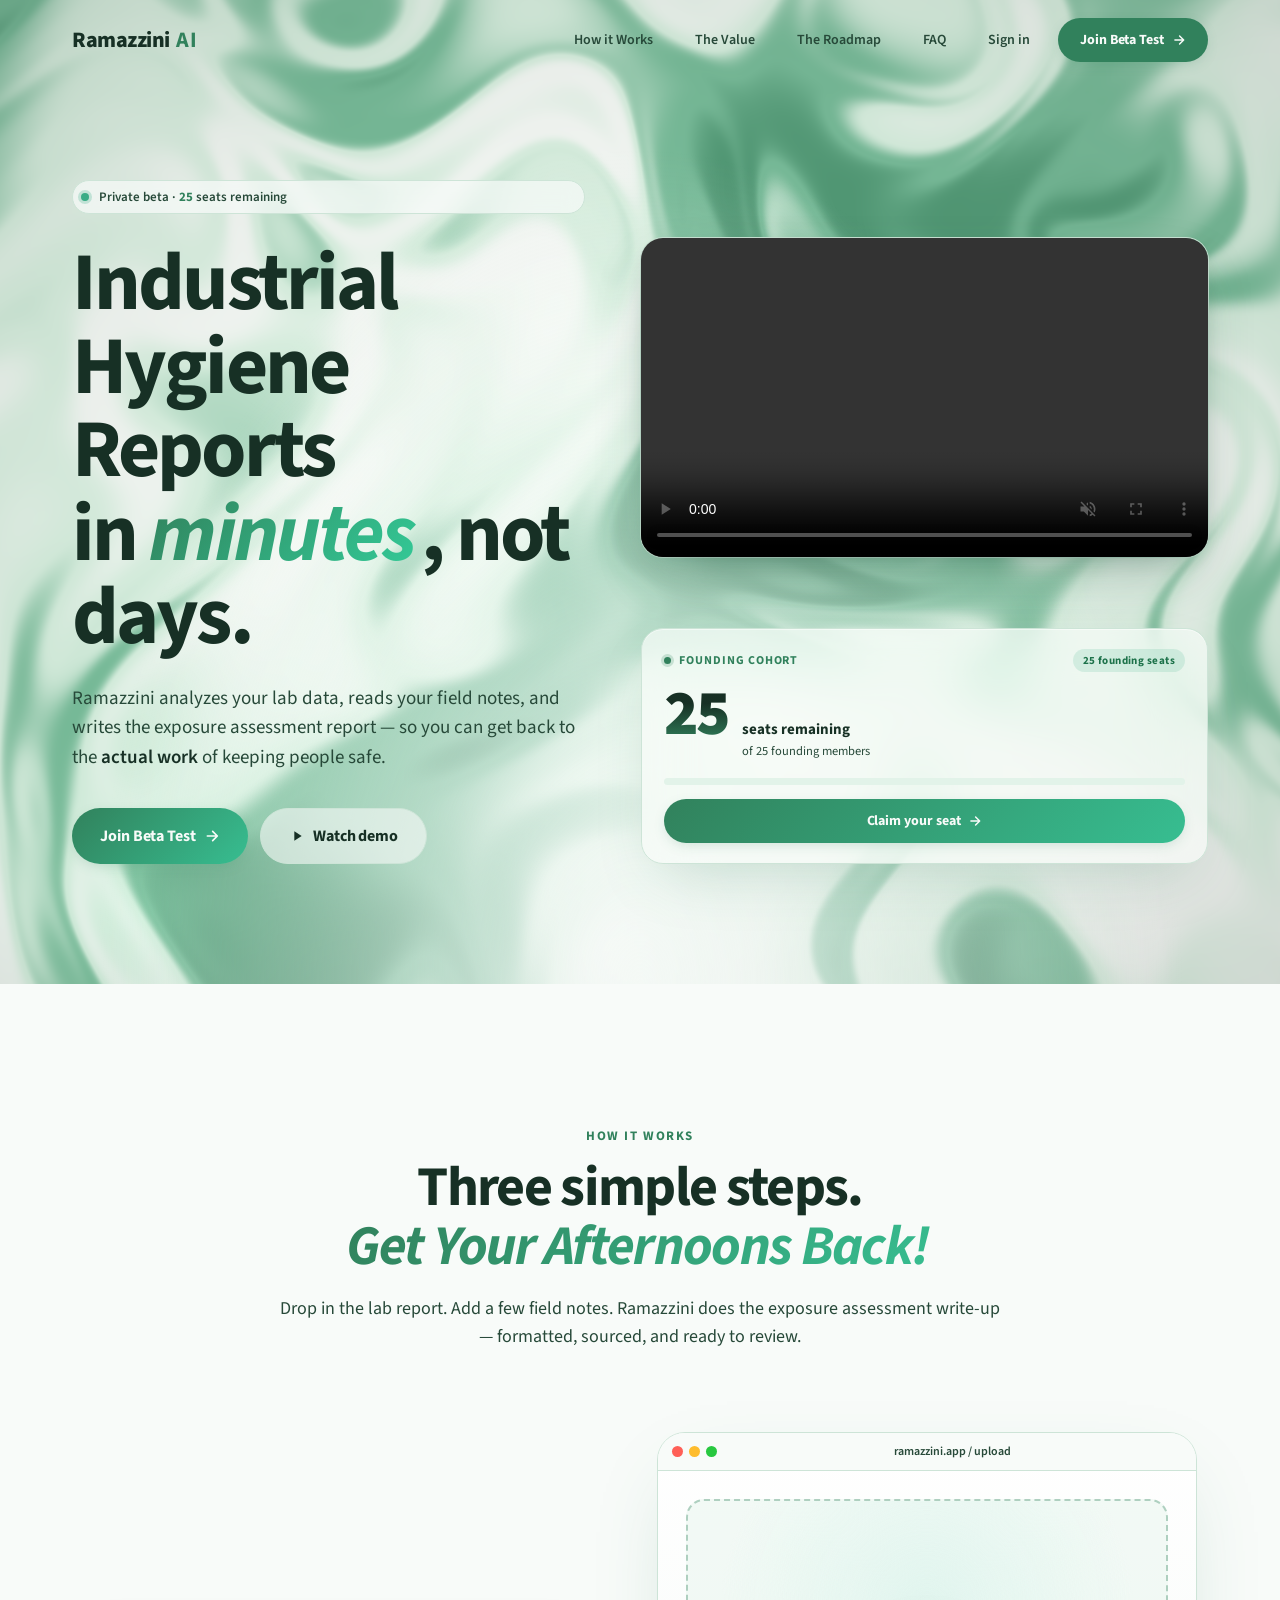
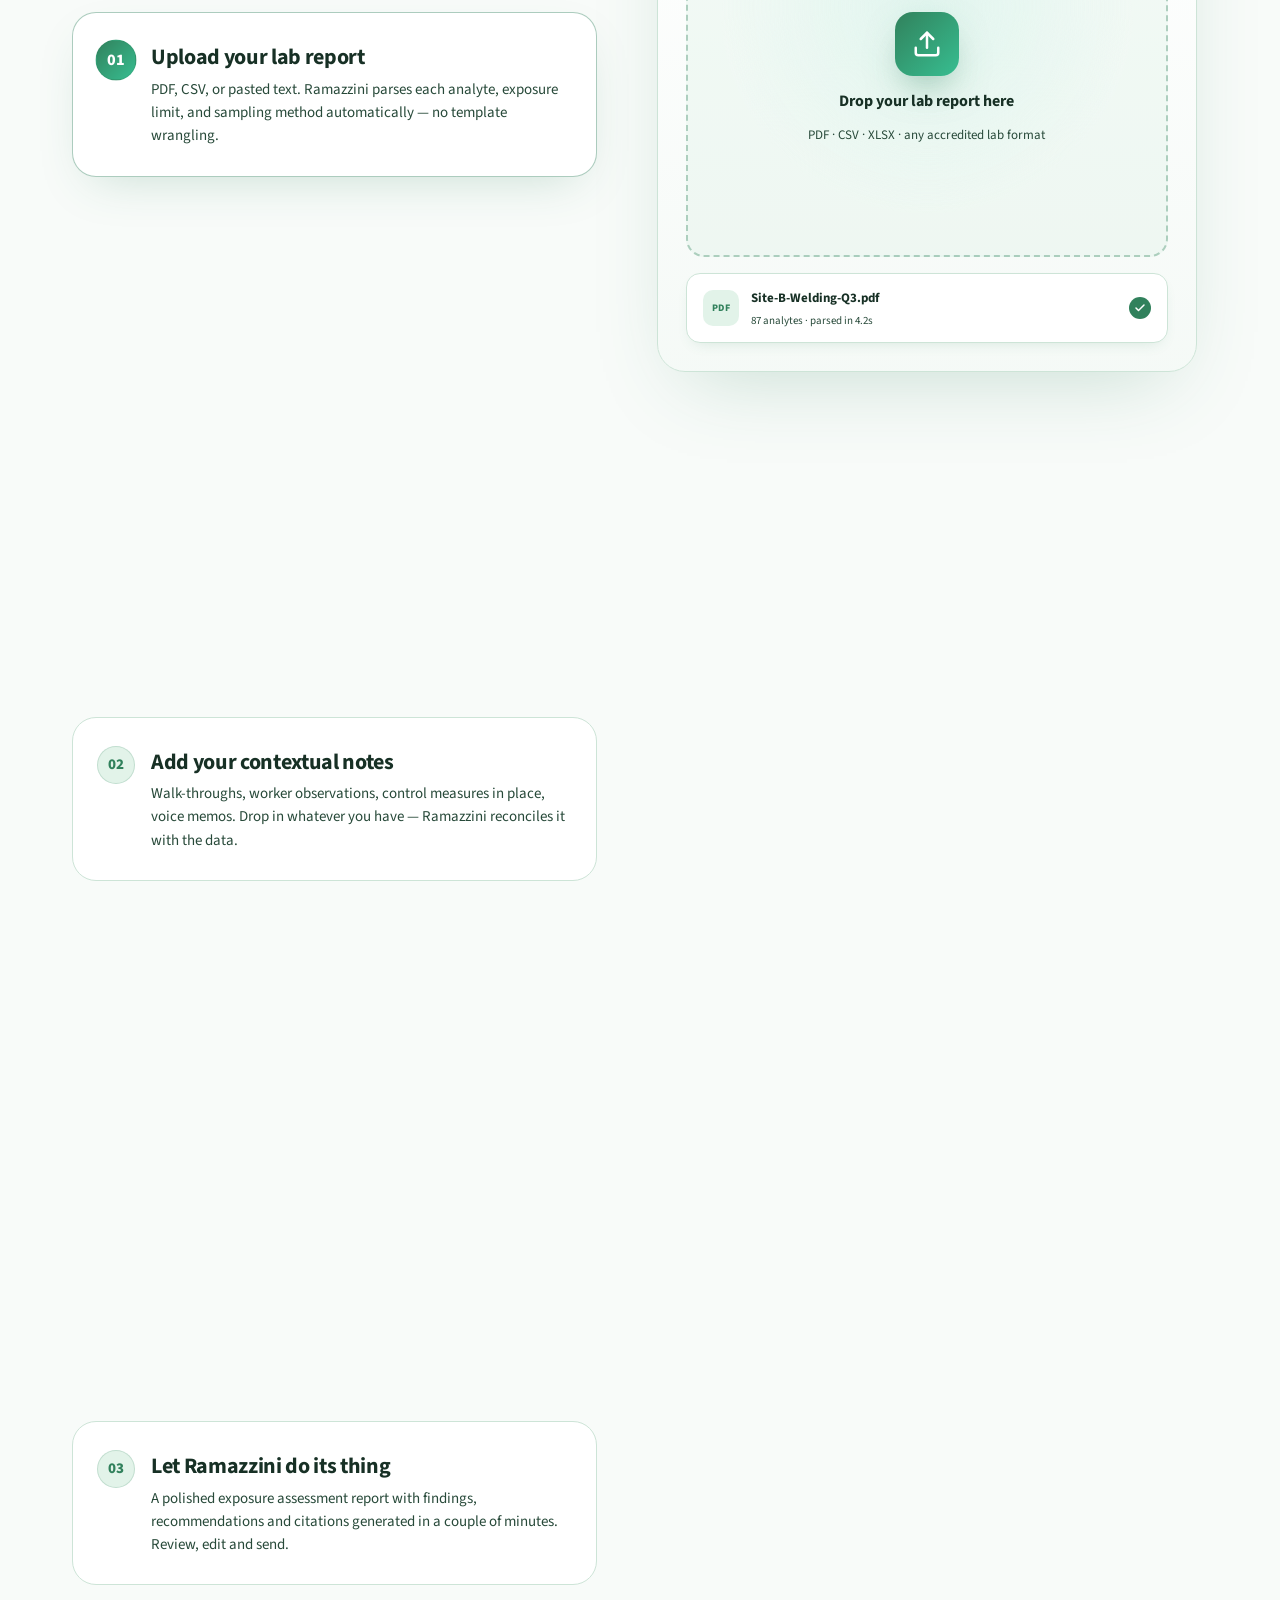
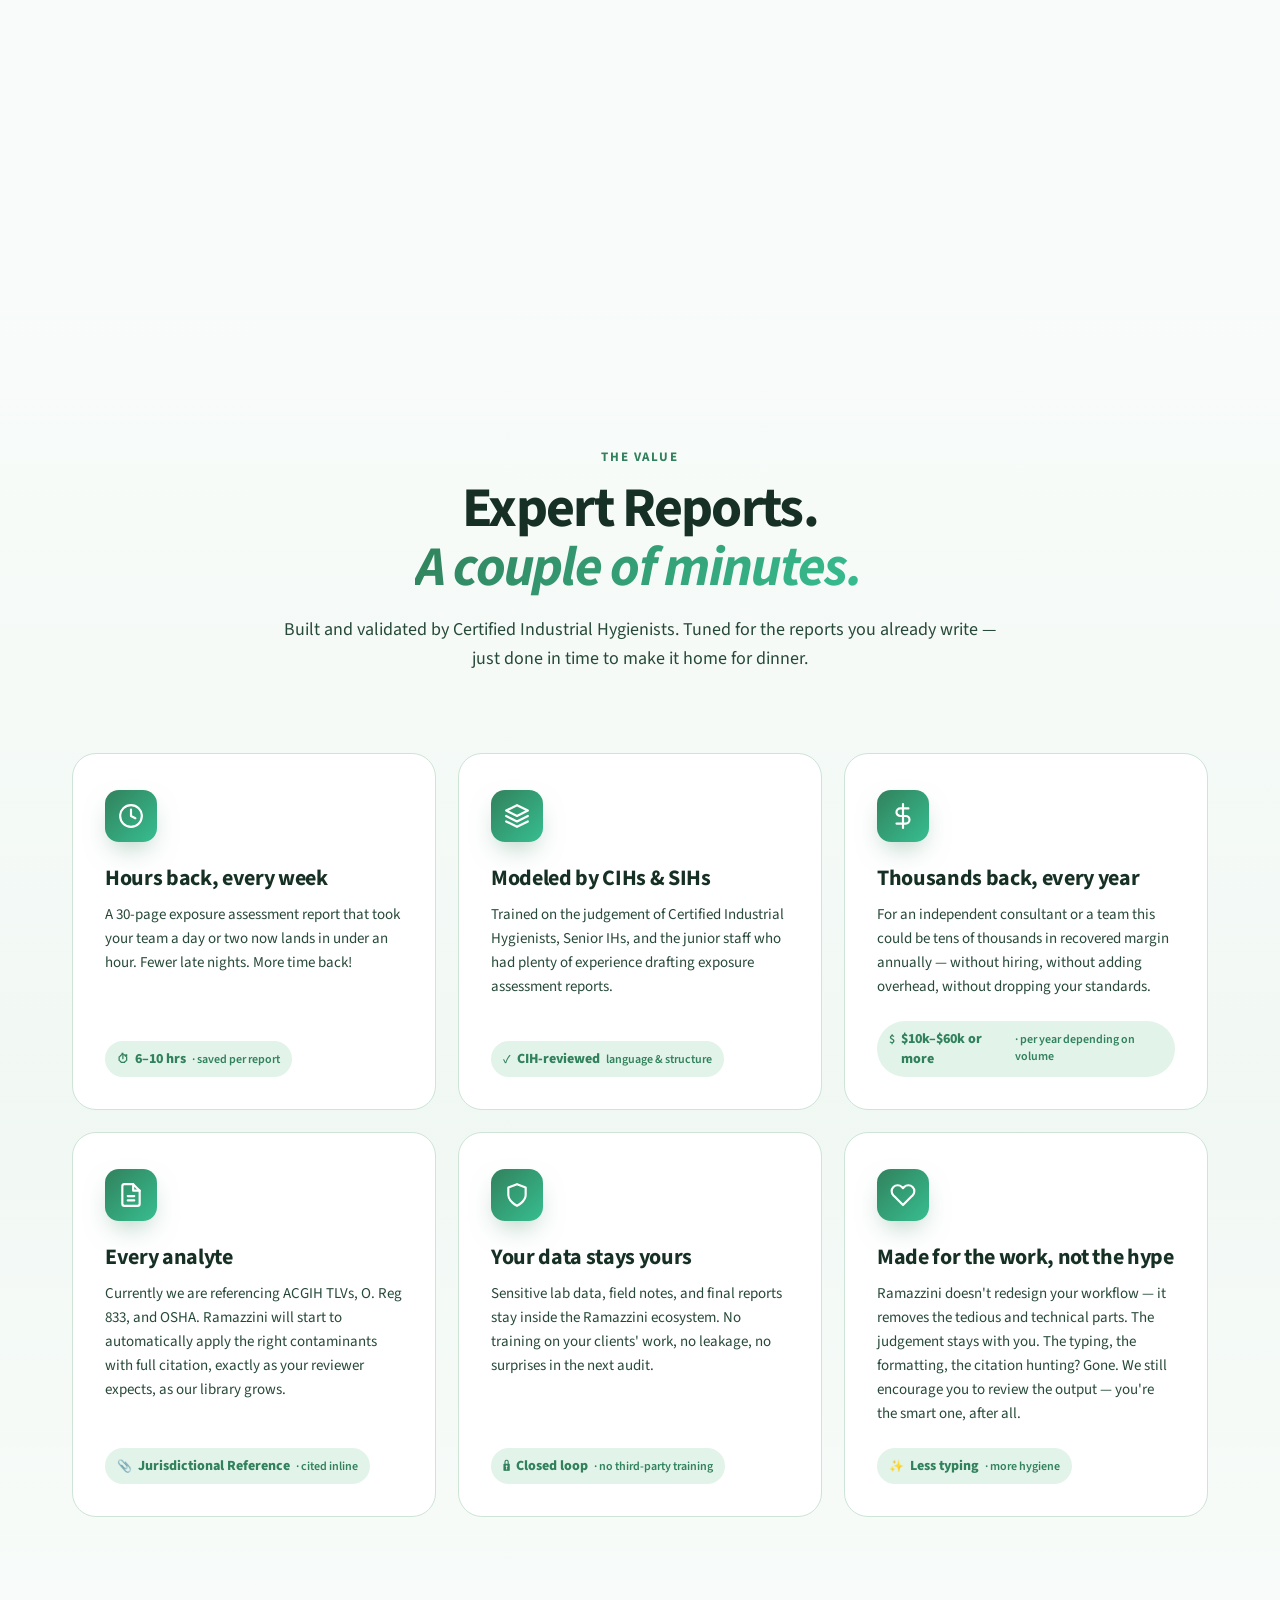
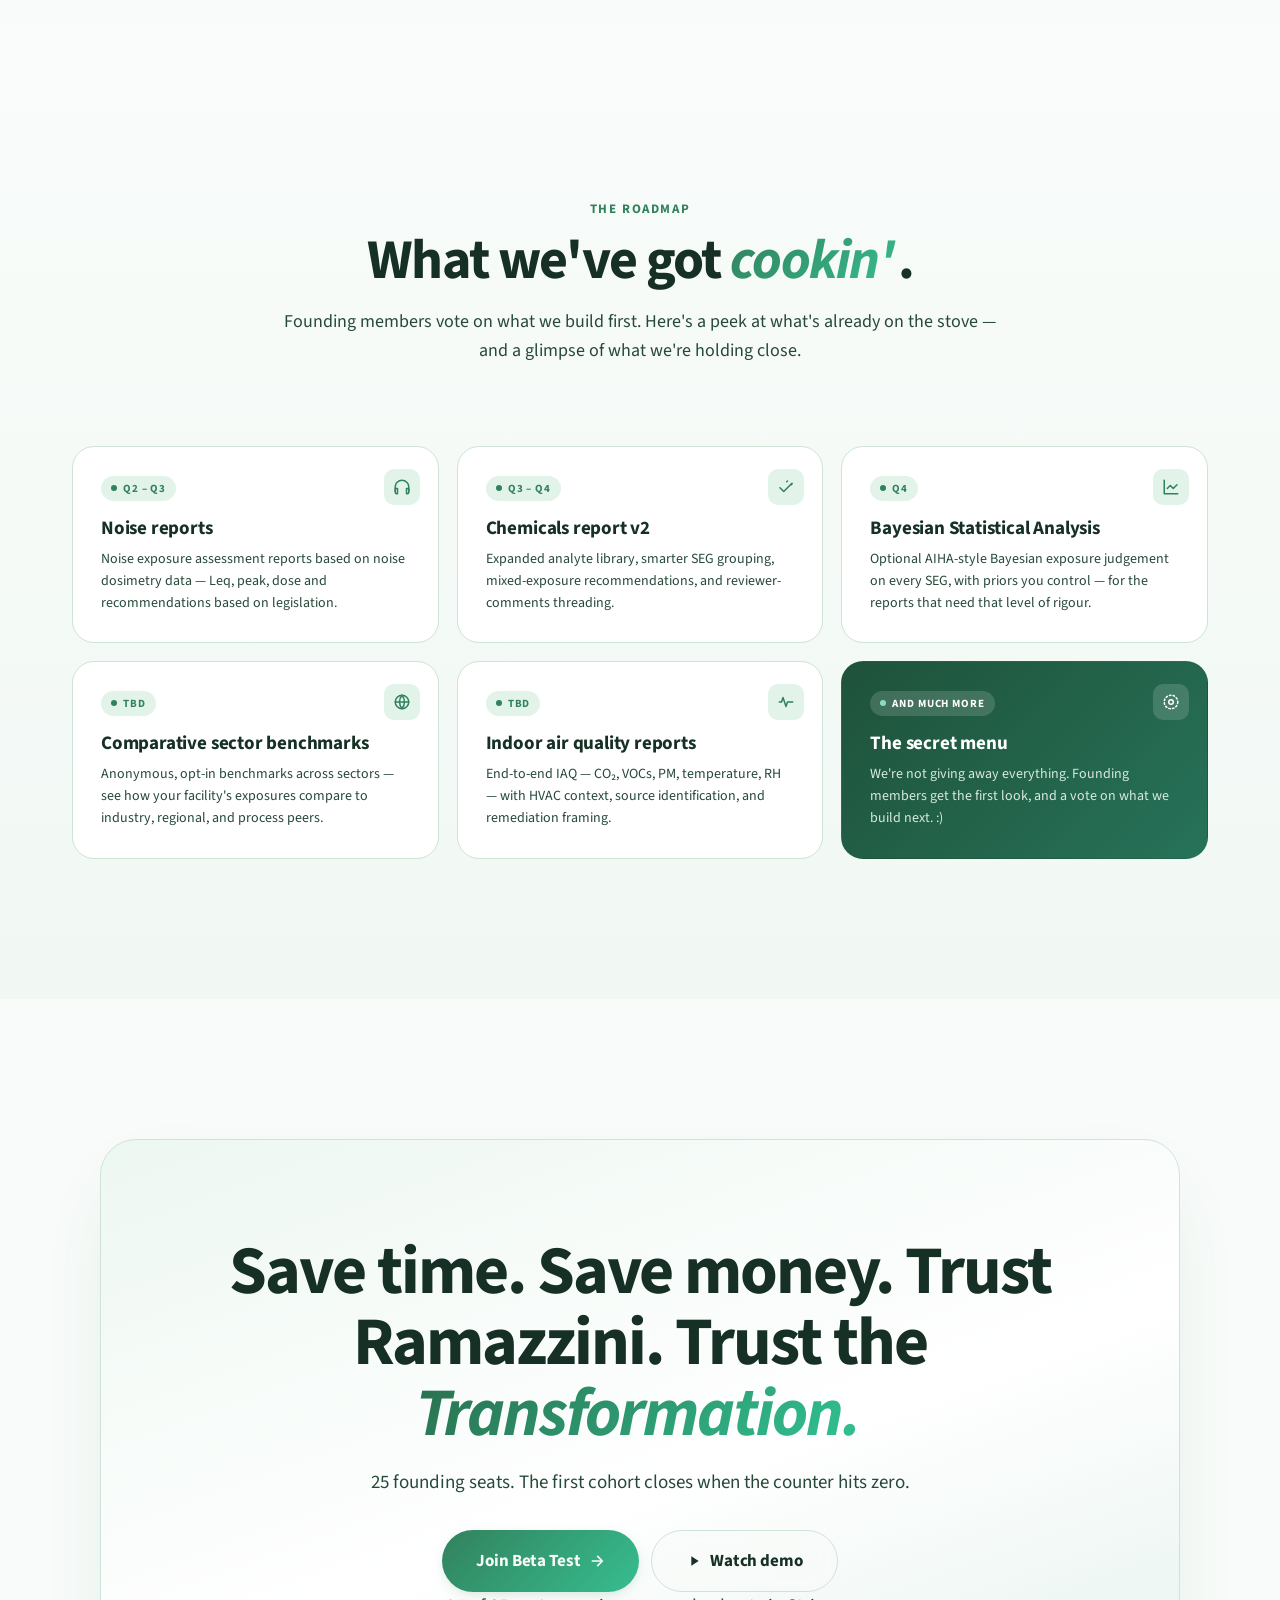
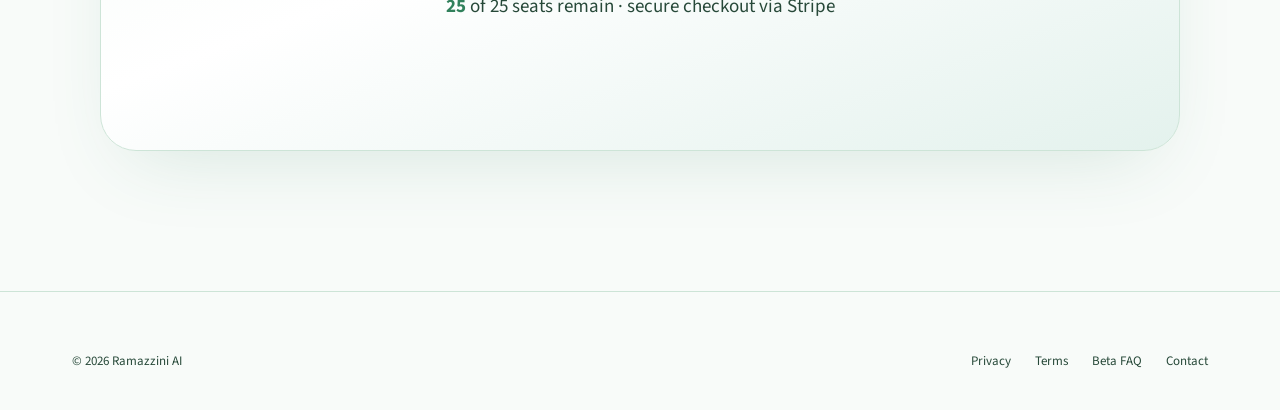
==== index.html @ 22cf27ae "Initial Site + Control Panel" ====
<!doctype html>
<html lang="en">
<head>
  <meta charset="UTF-8" />
  <meta name="viewport" content="width=device-width, initial-scale=1.0" />
  <title>Ramazzini — Industrial hygiene reports, hours instead of days.</title>
  <meta name="description" content="Ramazzini turns lab reports and field notes into consultant-grade industrial hygiene reports. Built by CIHs. Save hours every week." />
  <link rel="stylesheet" href="tokens.css" />
  <link rel="stylesheet" href="fizzy.css" />
  <link rel="stylesheet" href="styles.css" />
  <!-- Cabinet Grotesk as a Nourd-feel fallback (geometric, editorial sans) -->
  <link rel="preconnect" href="https://api.fontshare.com" crossorigin />
  <link href="https://api.fontshare.com/v2/css?f[]=cabinet-grotesk@500,700,800&display=swap" rel="stylesheet" />
</head>
<body>

  <!-- ============================================================
       TOP NAV
       ============================================================ -->
  <header class="nav" id="nav">
    <div class="nav__inner">
      <a class="brand brand--wordmark" href="#top">
        <span class="brand__name"><span data-cms="nav.brand">Ramazzini</span><span class="brand__ai" data-cms="nav.brandSuffix"> AI</span></span>
      </a>

      <nav class="nav__actions">
        <a class="nav__link is-mobile-hide" href="#how" data-cms="nav.link1">How it Works</a>
        <a class="nav__link is-mobile-hide" href="#features" data-cms="nav.link2">The Value</a>
        <a class="nav__link is-mobile-hide" href="#roadmap" data-cms="nav.link3">The Roadmap</a>
        <a class="nav__link is-mobile-hide" href="faq.html" data-cms="nav.link4">FAQ</a>
        <a class="nav__link" href="#signin" data-action="signin" data-cms="nav.signin">Sign in</a>
        <button class="btn fizzy has-price" type="button" data-action="join">
          <span data-cms="nav.ctaLabel">Join Beta&nbsp;Test</span>
          <svg class="arrow" width="14" height="14" viewBox="0 0 24 24" fill="none" stroke="currentColor" stroke-width="2.5" stroke-linecap="round" stroke-linejoin="round"><path d="M5 12h14M13 5l7 7-7 7"/></svg>
          <span class="price-pill" aria-hidden="true">$14.99<small>CAD</small></span>
        </button>
      </nav>
    </div>
  </header>

  <!-- ============================================================
       HERO
       ============================================================ -->
  <section class="hero" id="top" data-cms-show="hero.visible">
    <canvas class="hero__canvas" id="heroCanvas"></canvas>
    <div class="hero__veil"></div>

    <div class="container hero__inner">
      <div class="hero__left">
        <span class="hero__eyebrow">
          <span class="dot"></span>
          <span><span data-cms="hero.eyebrowPrefix">Private beta · </span><strong id="beta-eyebrow-count">25</strong><span data-cms="hero.eyebrowSuffix"> seats remaining</span></span>
        </span>

        <h1>
          <span data-cms="hero.headlineLine1">Industrial Hygiene Reports</span><br/>
          <span data-cms="hero.headlineLine2Prefix">in </span><span class="accent" data-cms="hero.headlineAccent">minutes</span><span data-cms="hero.headlineLine2Suffix">, not days.</span>
        </h1>

        <p class="hero__sub" data-cms-html="hero.subtitle">
          Ramazzini analyzes your lab data, reads your field notes, and writes the
          exposure assessment report — so you can get back to the <strong>actual work</strong>
          of keeping people safe.
        </p>

        <div class="hero__ctas">
          <button class="btn btn--lg btn--gradient fizzy has-price" type="button" data-action="join">
            <span data-cms="hero.ctaPrimary">Join Beta Test</span>
            <svg class="arrow" width="16" height="16" viewBox="0 0 24 24" fill="none" stroke="currentColor" stroke-width="2.5" stroke-linecap="round" stroke-linejoin="round"><path d="M5 12h14M13 5l7 7-7 7"/></svg>
            <span class="price-pill" aria-hidden="true">$14.99<small>CAD</small></span>
          </button>
          <button class="btn btn--lg btn--ghost" type="button" data-action="watch-demo">
            <svg width="16" height="16" viewBox="0 0 24 24" fill="currentColor"><path d="M8 5v14l11-7z"/></svg>
            <span data-cms="hero.ctaSecondary">Watch demo</span>
          </button>
        </div>
      </div>

      <div class="hero__right">
        <!-- Demo video panel — top aligns with the top of the H1 -->
        <figure class="hero-demo" id="heroDemo" aria-label="Product demo video">
          <div class="hero-demo__frame">
            <video
              id="heroDemoVideo"
              class="hero-demo__video"
              data-cms-src="hero.videoSrc"
              src="assets/demo.mp4"
              autoplay
              muted
              loop
              playsinline
              preload="auto"
              controls
              poster=""></video>
          </div>
          <button class="hero-demo__expand" type="button" data-action="expand-demo" aria-label="Expand demo to fullscreen">
            <svg width="16" height="16" viewBox="0 0 24 24" fill="none" stroke="currentColor" stroke-width="2.2" stroke-linecap="round" stroke-linejoin="round"><path d="M15 3h6v6"/><path d="M9 21H3v-6"/><path d="M21 3l-7 7"/><path d="M3 21l7-7"/></svg>
            <span>Expand</span>
          </button>
        </figure>

        <!-- Beta seat counter card -->
        <aside class="beta-card" aria-label="Beta program status">
        <div class="beta-card__head">
          <span class="beta-card__label"><span class="dot"></span><span data-cms="hero.betaCardLabel">Founding cohort</span></span>
          <span class="beta-card__chip" data-cms="hero.betaCardChip">25 founding seats</span>
        </div>

        <div class="counter">
          <span class="counter__num" id="counterNum">25</span>
          <span class="counter__meta">
            <b data-cms="hero.betaCardMetaTop">seats remaining</b>
            <span data-cms="hero.betaCardMetaBottom">of 25 founding members</span>
          </span>
        </div>

        <div class="progress" aria-hidden="true"><span id="progressBar"></span></div>

        <div class="beta-card__avatars" id="userStack" hidden>
          <span class="stack" id="userStackInner"><!-- avatars injected by app.js as seats fill --></span>
          <p><b id="userStackCount">0 users</b> inside</p>
        </div>

        <button class="btn btn--gradient beta-card__cta fizzy has-price" type="button" data-action="join">
          <span data-cms="hero.betaCardCta">Claim your seat</span>
          <svg class="arrow" width="14" height="14" viewBox="0 0 24 24" fill="none" stroke="currentColor" stroke-width="2.5" stroke-linecap="round" stroke-linejoin="round"><path d="M5 12h14M13 5l7 7-7 7"/></svg>
          <span class="price-pill" aria-hidden="true">$14.99<small>CAD</small></span>
        </button>
        </aside>
      </div>
    </div>

    <!-- Fullscreen demo lightbox -->
    <div class="demo-lightbox" id="demoLightbox" hidden aria-hidden="true" role="dialog" aria-label="Product demo — fullscreen">
      <button class="demo-lightbox__close" type="button" data-action="close-demo" aria-label="Close demo">
        <svg width="22" height="22" viewBox="0 0 24 24" fill="none" stroke="currentColor" stroke-width="2.4" stroke-linecap="round" stroke-linejoin="round"><path d="M18 6L6 18M6 6l12 12"/></svg>
      </button>
      <div class="demo-lightbox__frame">
        <video id="demoLightboxVideo" src="assets/demo.mp4" controls playsinline></video>
      </div>
    </div>
  </section>

  <!-- ============================================================
       HOW IT WORKS — three steps with animated demo
       ============================================================ -->
  <section class="how" id="how" data-cms-show="how.visible">
    <div class="container">
      <div class="section-head reveal">
        <span class="eyebrow" data-cms="how.eyebrow">How it works</span>
        <h2 data-cms-html="how.title">Three simple steps. <em>Get Your Afternoons Back!</em></h2>
        <p data-cms="how.subtitle">Drop in the lab report. Add a few field notes. Ramazzini does the exposure assessment write-up — formatted, sourced, and ready to review.</p>
      </div>

      <div class="how__grid">
        <div class="how__steps">
          <div class="step is-active reveal" data-step="0">
            <span class="step__num" data-cms="how.steps.0.num">01</span>
            <h3 data-cms="how.steps.0.title">Upload your lab report</h3>
            <p data-cms="how.steps.0.body">PDF, CSV, or pasted text. Ramazzini parses each analyte, exposure limit, and sampling method automatically — no template wrangling.</p>
          </div>
          <div class="step reveal" data-step="1" data-delay="1">
            <span class="step__num" data-cms="how.steps.1.num">02</span>
            <h3 data-cms="how.steps.1.title">Add your contextual notes</h3>
            <p data-cms="how.steps.1.body">Walk-throughs, worker observations, control measures in place, voice memos. Drop in whatever you have — Ramazzini reconciles it with the data.</p>
          </div>
          <div class="step reveal" data-step="2" data-delay="2">
            <span class="step__num" data-cms="how.steps.2.num">03</span>
            <h3 data-cms="how.steps.2.title">Let Ramazzini do its thing</h3>
            <p data-cms="how.steps.2.body">A polished exposure assessment report with findings, recommendations and citations generated in a couple of minutes. Review, edit and send.</p>
          </div>
        </div>

        <div class="how__demo reveal" data-delay="1">
          <div class="demo-window">
            <div class="demo-window__bar">
              <span class="lights"><i></i><i></i><i></i></span>
              <span class="title" id="demoTitle">ramazzini.app</span>
            </div>
            <div class="demo-window__body" id="demoBody">

              <!-- mock 1: upload -->
              <div class="mock mock-1 is-active" data-mock="0">
                <div class="mock-1__drop">
                  <div class="mock-1__icon">
                    <svg viewBox="0 0 24 24" fill="none" stroke="currentColor" stroke-width="2" stroke-linecap="round" stroke-linejoin="round"><path d="M21 15v4a2 2 0 0 1-2 2H5a2 2 0 0 1-2-2v-4"/><polyline points="17 8 12 3 7 8"/><line x1="12" y1="3" x2="12" y2="15"/></svg>
                  </div>
                  <b>Drop your lab report here</b>
                  <span>PDF · CSV · XLSX  ·  any accredited lab format</span>
                </div>
                <div class="mock-1__file">
                  <span class="fi">PDF</span>
                  <div>
                    <b>Site-B-Welding-Q3.pdf</b><br/>
                    <span>87 analytes  ·  parsed in 4.2s</span>
                  </div>
                  <span class="ok">
                    <svg width="12" height="12" viewBox="0 0 24 24" fill="none" stroke="currentColor" stroke-width="3" stroke-linecap="round" stroke-linejoin="round"><polyline points="20 6 9 17 4 12"/></svg>
                  </span>
                </div>
              </div>

              <!-- mock 2: contextual notes -->
              <div class="mock mock-2" data-mock="1">
                <div class="mock-2__row">
                  <div class="mock-2__pad">
                    <small>Field notes &middot; Site B, Bay 3</small>
                    <p>Operator using MIG welder on stainless, 6-hr shift, local exhaust ventilation present but obstructed at the right-hand workstation. Half-face APR worn intermittently.<span class="mock-2__caret"></span></p>
                  </div>
                </div>
                <div class="mock-2__tags">
                  <span class="tag"><i></i>Hexavalent chromium</span>
                  <span class="tag"><i></i>Nickel fume</span>
                  <span class="tag"><i></i>LEV — partial</span>
                  <span class="tag"><i></i>APR — discretionary</span>
                  <span class="tag"><i></i>O. Reg 833</span>
                  <span class="tag"><i></i>ACGIH TLV-TWA</span>
                </div>
              </div>

              <!-- mock 3: generation -->
              <div class="mock mock-3" data-mock="2">
                <div class="mock-3__head">
                  <span class="spin"></span>
                  <b>Generating report</b>
                  <span id="genPct">94%</span>
                </div>
                <div class="mock-3__paper">
                  <b class="title">Exposure Assessment — Site B, Welding Operations</b>
                  <span class="line"></span>
                  <span class="line"></span>
                  <span class="line"></span>
                  <span class="line"></span>
                  <span class="line"></span>
                  <span class="line"></span>
                  <div class="chip-row">
                    <span class="chip">Cited · NIOSH 7304, O. Reg 833</span>
                    <span class="chip">12 findings</span>
                    <span class="chip">4 recs</span>
                  </div>
                  <div class="mock-3__check">
                    <svg viewBox="0 0 24 24" fill="none" stroke="currentColor" stroke-width="3" stroke-linecap="round" stroke-linejoin="round"><polyline points="20 6 9 17 4 12"/></svg>
                  </div>
                </div>
              </div>

            </div>
          </div>
        </div>
      </div>
    </div>
  </section>

  <!-- ============================================================
       FEATURES — 3-column benefits grid
       ============================================================ -->
  <section class="features" id="features" data-cms-show="features.visible">
    <div class="container">
      <div class="section-head reveal">
        <span class="eyebrow" data-cms="features.eyebrow">The Value</span>
        <h2 data-cms-html="features.title">Expert Reports. <em>A couple of minutes.</em></h2>
        <p data-cms="features.subtitle">Built and validated by Certified Industrial Hygienists. Tuned for the reports you already write — just done in time to make it home for dinner.</p>
      </div>

      <div class="features__grid" data-cms-list="features.items">
        <template>
          <div class="feat reveal" data-cms-stagger>
            <div class="feat__icon" aria-hidden="true" data-cms-html="icon"></div>
            <h3 data-cms-html="title"></h3>
            <p data-cms="body"></p>
            <span class="feat__stat" data-cms-html="stat"></span>
          </div>
        </template>
      </div>
    </div>
  </section>

  <!-- ============================================================
       FUTURE / ROADMAP
       ============================================================ -->
  <section class="future" id="roadmap" data-cms-show="roadmap.visible">
    <div class="container">
      <div class="section-head reveal">
        <span class="eyebrow" data-cms="roadmap.eyebrow">The roadmap</span>
        <h2 data-cms-html="roadmap.title">What we've got <em>cookin'</em>.</h2>
        <p data-cms="roadmap.subtitle">Founding members vote on what we build first. Here's a peek at what's already on the stove — and a glimpse of what we're holding close.</p>
      </div>

      <div class="roadmap" data-cms-list="roadmap.items">
        <template>
          <div class="road reveal" data-cms-stagger data-cms-class="secret:road--secret">
            <div class="road__icon" data-cms-html="icon"></div>
            <span class="road__chip"><span class="dot"></span><span data-cms="chip"></span></span>
            <h3 data-cms="title"></h3>
            <p data-cms="body"></p>
          </div>
        </template>
      </div>
    </div>
  </section>

  <!-- ============================================================
       FINAL CTA — clean panel, no shader backdrop
       ============================================================ -->
  <section class="final-cta" data-cms-show="finalCta.visible">
    <div class="container">
      <div class="final-cta__panel final-cta__panel--flat">
        <div class="final-cta__inner">
          <h2 data-cms-html="finalCta.title">Save time. Save money. Trust Ramazzini. Trust the <em>Transformation.</em></h2>
          <p data-cms="finalCta.subtitle">25 founding seats. The first cohort closes when the counter hits zero.</p>
          <div class="final-cta__ctas">
            <button class="btn btn--xl btn--gradient fizzy has-price" type="button" data-action="join">
              <span data-cms="finalCta.ctaPrimary">Join Beta Test</span>
              <svg class="arrow" width="16" height="16" viewBox="0 0 24 24" fill="none" stroke="currentColor" stroke-width="2.5" stroke-linecap="round" stroke-linejoin="round"><path d="M5 12h14M13 5l7 7-7 7"/></svg>
              <span class="price-pill" aria-hidden="true">$14.99<small>CAD</small></span>
            </button>
            <button class="btn btn--xl btn--ghost" type="button" data-action="watch-demo">
              <svg width="16" height="16" viewBox="0 0 24 24" fill="currentColor"><path d="M8 5v14l11-7z"/></svg>
              <span data-cms="finalCta.ctaSecondary">Watch demo</span>
            </button>
          </div>
          <p class="final-cta__hint">
            <b id="finalCount">25</b> <span data-cms="finalCta.hint">of 25 seats remain  ·  secure checkout via Stripe</span>
          </p>
        </div>
      </div>
    </div>
  </section>

  <!-- ============================================================
       FOOTER
       ============================================================ -->
  <footer class="footer">
    <div class="container footer__inner">
      <div data-cms="footer.copyright">© 2026 Ramazzini AI</div>
      <nav class="footer__links">
        <a href="privacy.html">Privacy</a>
        <a href="privacy.html#terms">Terms</a>
        <a href="faq.html">Beta FAQ</a>
        <a href="mailto:support@ramazziniai.com" data-cms-mailto="footer.contactEmail">Contact</a>
      </nav>
    </div>
  </footer>

  <!-- ============================================================
       JOIN BETA MODAL — Stripe + Google sign-in stubs
       Developers: see HANDOFF.md for backend wiring.
       ============================================================ -->
  <div class="join-modal" id="joinModal" aria-hidden="true" role="dialog" aria-labelledby="joinTitle">
    <div class="join-modal__panel">
      <button class="join-modal__close" id="joinClose" aria-label="Close">
        <svg width="16" height="16" viewBox="0 0 24 24" fill="none" stroke="currentColor" stroke-width="2.5" stroke-linecap="round" stroke-linejoin="round"><line x1="18" y1="6" x2="6" y2="18"/><line x1="6" y1="6" x2="18" y2="18"/></svg>
      </button>

      <div class="join-modal__head">
        <span class="join-modal__seat-chip">
          <span class="dot"></span>
          <b id="joinSeatCount">25</b>&nbsp;of&nbsp;25 seats remaining
        </span>
        <h2 id="joinTitle">Claim your <em>founding seat</em>.</h2>
        <p>One-time payment. Lifetime founding-member discount. Influence what we build next.</p>
      </div>

      <div class="join-modal__price">
        <div>
          <span class="join-modal__amount"><span class="cur">$</span>14<span class="cents">.99</span></span>
          <small>CAD · one-time</small>
        </div>
        <ul class="join-modal__perks">
          <li><span class="check">✓</span> Full beta access and future beta products</li>
          <li><span class="check">✓</span> Founding-member badge &amp; tier</li>
          <li><span class="check">✓</span> Significant discount on the v1 subscription</li>
          <li><span class="check">✓</span> Influence the shape of future products</li>
        </ul>
      </div>

      <div class="join-modal__cta">
        <button class="join-btn join-btn--stripe" id="joinStripeBtn" type="button">
          <svg viewBox="0 0 24 24" width="18" height="18" aria-hidden="true">
            <rect width="24" height="24" rx="5" fill="#635BFF"/>
            <path fill="white" d="M11.6 9.7c0-.7.6-1 1.5-1 1.3 0 3 .4 4.3 1.1V6.3c-1.4-.6-2.9-.8-4.3-.8-3.5 0-5.9 1.8-5.9 4.9 0 4.7 6.5 4 6.5 6 0 .8-.7 1-1.7 1-1.4 0-3.3-.6-4.7-1.4v3.6c1.6.7 3.2 1 4.7 1 3.6 0 6.1-1.8 6.1-4.9.1-5.1-6.5-4.3-6.5-6z"/>
          </svg>
          Pay $14.99 with Stripe
        </button>
        <button class="join-btn join-btn--google" id="joinGoogleBtn" type="button">
          <svg viewBox="0 0 24 24" width="18" height="18" aria-hidden="true">
            <path fill="#4285F4" d="M23 12.27c0-.79-.07-1.55-.2-2.27H12v4.3h6.18c-.27 1.43-1.08 2.65-2.3 3.46v2.88h3.72C21.78 18.66 23 15.7 23 12.27z"/>
            <path fill="#34A853" d="M12 23c3.1 0 5.7-1.03 7.6-2.78l-3.72-2.88c-1.03.7-2.35 1.1-3.88 1.1-2.98 0-5.5-2.01-6.4-4.71H1.76v2.96A11 11 0 0 0 12 23z"/>
            <path fill="#FBBC04" d="M5.6 13.73a6.6 6.6 0 0 1 0-3.46V7.31H1.76a11 11 0 0 0 0 9.38l3.84-2.96z"/>
            <path fill="#EA4335" d="M12 5.38c1.69 0 3.2.58 4.39 1.72l3.29-3.29C17.69 1.97 15.1 1 12 1A11 11 0 0 0 1.76 7.31l3.84 2.96C6.5 7.4 9.02 5.38 12 5.38z"/>
          </svg>
          Continue with Google
        </button>
        <p class="join-modal__legal">
          You'll be redirected to a secure Stripe checkout.
          By continuing you agree to our <a href="privacy.html">privacy policy</a> and <a href="privacy.html#terms">terms</a>.
        </p>
      </div>
    </div>
    <div class="join-modal__backdrop" id="joinBackdrop"></div>
  </div>

  <!-- ============================================================
       SIGN-IN MODAL — create account or continue with Google
       ============================================================ -->
  <div class="join-modal sign-modal" id="signinModal" aria-hidden="true" role="dialog" aria-labelledby="signinTitle">
    <div class="join-modal__panel">
      <button class="join-modal__close" id="signinClose" aria-label="Close">
        <svg width="16" height="16" viewBox="0 0 24 24" fill="none" stroke="currentColor" stroke-width="2.5" stroke-linecap="round" stroke-linejoin="round"><line x1="18" y1="6" x2="6" y2="18"/><line x1="6" y1="6" x2="18" y2="18"/></svg>
      </button>

      <div class="join-modal__head">
        <h2 id="signinTitle"><span id="signinHeading">Welcome <em>back.</em></span></h2>
        <p id="signinSub">Sign in to your Ramazzini beta account.</p>
      </div>

      <!-- Tab toggle: Sign in / Create account -->
      <div class="signin-tabs" role="tablist">
        <button class="signin-tab is-on" role="tab" data-mode="signin" type="button">Sign in</button>
        <button class="signin-tab"       role="tab" data-mode="signup" type="button">Create account</button>
      </div>

      <form class="signin-form" id="signinForm" novalidate>
        <label class="signin-field" data-only="signup">
          <span>Full name</span>
          <input type="text" name="name" autocomplete="name" placeholder="Jane Doe" />
        </label>
        <label class="signin-field">
          <span>Work email</span>
          <input type="email" name="email" autocomplete="email" placeholder="you@company.com" required />
        </label>
        <label class="signin-field">
          <span>Password</span>
          <input type="password" name="password" autocomplete="current-password" placeholder="At least 8 characters" required minlength="8" />
        </label>
        <button class="join-btn join-btn--stripe" type="submit" id="signinSubmit">
          <span id="signinSubmitLabel">Sign in</span>
        </button>
      </form>

      <div class="signin-divider"><span>or</span></div>

      <button class="join-btn join-btn--google" id="signinGoogleBtn" type="button">
        <svg viewBox="0 0 24 24" width="18" height="18" aria-hidden="true">
          <path fill="#4285F4" d="M23 12.27c0-.79-.07-1.55-.2-2.27H12v4.3h6.18c-.27 1.43-1.08 2.65-2.3 3.46v2.88h3.72C21.78 18.66 23 15.7 23 12.27z"/>
          <path fill="#34A853" d="M12 23c3.1 0 5.7-1.03 7.6-2.78l-3.72-2.88c-1.03.7-2.35 1.1-3.88 1.1-2.98 0-5.5-2.01-6.4-4.71H1.76v2.96A11 11 0 0 0 12 23z"/>
          <path fill="#FBBC04" d="M5.6 13.73a6.6 6.6 0 0 1 0-3.46V7.31H1.76a11 11 0 0 0 0 9.38l3.84-2.96z"/>
          <path fill="#EA4335" d="M12 5.38c1.69 0 3.2.58 4.39 1.72l3.29-3.29C17.69 1.97 15.1 1 12 1A11 11 0 0 0 1.76 7.31l3.84 2.96C6.5 7.4 9.02 5.38 12 5.38z"/>
        </svg>
        Continue with Google
      </button>

      <p class="join-modal__legal">
        By continuing you agree to our <a href="privacy.html">privacy policy</a> and <a href="privacy.html#terms">terms</a>.
        <br/><span id="signinSwapHint">No account yet? <a href="#" data-swap="signup">Create one</a>.</span>
      </p>
    </div>
    <div class="join-modal__backdrop" id="signinBackdrop"></div>
  </div>

  <!-- ============================================================
       SCRIPTS
       ============================================================ -->
  <script src="shaders.js"></script>
  <script src="fizzy.js"></script>
  <script type="application/json" id="cms-content">
{
  "meta": {
    "title": "Ramazzini — Industrial hygiene reports, hours instead of days.",
    "description": "Ramazzini turns lab reports and field notes into consultant-grade industrial hygiene reports. Built by CIHs. Save hours every week."
  },
  "theme": {
    "background": "#0b0d0c",
    "primary": "#7BD389",
    "accent": "#7BD389"
  },
  "nav": {
    "brand": "Ramazzini",
    "brandSuffix": " AI",
    "link1": "How it Works",
    "link2": "The Value",
    "link3": "The Roadmap",
    "link4": "FAQ",
    "signin": "Sign in",
    "ctaLabel": "Join Beta Test"
  },
  "pricing": {
    "amount": "14.99",
    "currency": "CAD"
  },
  "seats": {
    "total": 25,
    "remaining": 25
  },
  "hero": {
    "visible": true,
    "eyebrowPrefix": "Private beta · ",
    "eyebrowSuffix": " seats remaining",
    "headlineLine1": "Industrial Hygiene Reports",
    "headlineLine2Prefix": "in ",
    "headlineAccent": "minutes",
    "headlineLine2Suffix": ", not days.",
    "subtitle": "Ramazzini analyzes your lab data, reads your field notes, and writes the exposure assessment report — so you can get back to the <strong>actual work</strong> of keeping people safe.",
    "ctaPrimary": "Join Beta Test",
    "ctaSecondary": "Watch demo",
    "videoSrc": "assets/demo.mp4",
    "betaCardLabel": "Founding cohort",
    "betaCardChip": "25 founding seats",
    "betaCardMetaTop": "seats remaining",
    "betaCardMetaBottom": "of 25 founding members",
    "betaCardCta": "Claim your seat"
  },
  "how": {
    "visible": true,
    "eyebrow": "How it works",
    "title": "Three simple steps. <em>Get Your Afternoons Back!</em>",
    "subtitle": "Drop in the lab report. Add a few field notes. Ramazzini does the exposure assessment write-up — formatted, sourced, and ready to review.",
    "steps": [
      {
        "num": "01",
        "title": "Upload your lab report",
        "body": "PDF, CSV, or pasted text. Ramazzini parses each analyte, exposure limit, and sampling method automatically — no template wrangling."
      },
      {
        "num": "02",
        "title": "Add your contextual notes",
        "body": "Walk-throughs, worker observations, control measures in place, voice memos. Drop in whatever you have — Ramazzini reconciles it with the data."
      },
      {
        "num": "03",
        "title": "Let Ramazzini do its thing",
        "body": "A polished exposure assessment report with findings, recommendations and citations generated in a couple of minutes. Review, edit and send."
      }
    ]
  },
  "features": {
    "visible": true,
    "eyebrow": "The Value",
    "title": "Expert Reports. <em>A couple of minutes.</em>",
    "subtitle": "Built and validated by Certified Industrial Hygienists. Tuned for the reports you already write — just done in time to make it home for dinner.",
    "items": [
      {
        "icon": "<svg viewBox='0 0 24 24' fill='none' stroke='currentColor' stroke-width='2' stroke-linecap='round' stroke-linejoin='round'><circle cx='12' cy='12' r='10'/><polyline points='12 6 12 12 16 14'/></svg>",
        "title": "Hours back, every week",
        "body": "A 30-page exposure assessment report that took your team a day or two now lands in under an hour. Fewer late nights. More time back!",
        "stat": "⏱  <b>6–10 hrs</b> · saved per report"
      },
      {
        "icon": "<svg viewBox='0 0 24 24' fill='none' stroke='currentColor' stroke-width='2' stroke-linecap='round' stroke-linejoin='round'><path d='M12 2L2 7l10 5 10-5-10-5z'/><polyline points='2 17 12 22 22 17'/><polyline points='2 12 12 17 22 12'/></svg>",
        "title": "Modeled by CIHs &amp; SIHs",
        "body": "Trained on the judgement of Certified Industrial Hygienists, Senior IHs, and the junior staff who had plenty of experience drafting exposure assessment reports.",
        "stat": "✓  <b>CIH-reviewed</b> language &amp; structure"
      },
      {
        "icon": "<svg viewBox='0 0 24 24' fill='none' stroke='currentColor' stroke-width='2' stroke-linecap='round' stroke-linejoin='round'><line x1='12' y1='1' x2='12' y2='23'/><path d='M17 5H9.5a3.5 3.5 0 0 0 0 7h5a3.5 3.5 0 0 1 0 7H6'/></svg>",
        "title": "Thousands back, every year",
        "body": "For an independent consultant or a team this could be tens of thousands in recovered margin annually — without hiring, without adding overhead, without dropping your standards.",
        "stat": "$  <b>$10k–$60k or more</b> · per year depending on volume"
      },
      {
        "icon": "<svg viewBox='0 0 24 24' fill='none' stroke='currentColor' stroke-width='2' stroke-linecap='round' stroke-linejoin='round'><path d='M14 2H6a2 2 0 0 0-2 2v16a2 2 0 0 0 2 2h12a2 2 0 0 0 2-2V8z'/><polyline points='14 2 14 8 20 8'/><line x1='9' y1='13' x2='15' y2='13'/><line x1='9' y1='17' x2='15' y2='17'/></svg>",
        "title": "Every analyte",
        "body": "Currently we are referencing ACGIH TLVs, O. Reg 833, and OSHA. Ramazzini will start to automatically apply the right contaminants with full citation, exactly as your reviewer expects, as our library grows.",
        "stat": "📎  <b>Jurisdictional Reference</b> · cited inline"
      },
      {
        "icon": "<svg viewBox='0 0 24 24' fill='none' stroke='currentColor' stroke-width='2' stroke-linecap='round' stroke-linejoin='round'><path d='M12 22s8-4 8-10V5l-8-3-8 3v7c0 6 8 10 8 10z'/></svg>",
        "title": "Your data stays yours",
        "body": "Sensitive lab data, field notes, and final reports stay inside the Ramazzini ecosystem. No training on your clients' work, no leakage, no surprises in the next audit.",
        "stat": "🔒  <b>Closed loop</b> · no third-party training"
      },
      {
        "icon": "<svg viewBox='0 0 24 24' fill='none' stroke='currentColor' stroke-width='2' stroke-linecap='round' stroke-linejoin='round'><path d='M20.84 4.61a5.5 5.5 0 0 0-7.78 0L12 5.67l-1.06-1.06a5.5 5.5 0 0 0-7.78 7.78l1.06 1.06L12 21.23l7.78-7.78 1.06-1.06a5.5 5.5 0 0 0 0-7.78z'/></svg>",
        "title": "Made for the work, not the hype",
        "body": "Ramazzini doesn't redesign your workflow — it removes the tedious and technical parts. The judgement stays with you. The typing, the formatting, the citation hunting? Gone. We still encourage you to review the output — you're the smart one, after all.",
        "stat": "✨  <b>Less typing</b> · more hygiene"
      }
    ]
  },
  "roadmap": {
    "visible": true,
    "eyebrow": "The roadmap",
    "title": "What we've got <em>cookin'</em>.",
    "subtitle": "Founding members vote on what we build first. Here's a peek at what's already on the stove — and a glimpse of what we're holding close.",
    "items": [
      {
        "icon": "<svg viewBox='0 0 24 24' fill='none' stroke='currentColor' stroke-width='2' stroke-linecap='round' stroke-linejoin='round'><path d='M3 18v-6a9 9 0 0 1 18 0v6'/><path d='M21 19a2 2 0 0 1-2 2h-1v-7h3v5zM3 19a2 2 0 0 0 2 2h1v-7H3v5z'/></svg>",
        "chip": "Q2 – Q3",
        "title": "Noise reports",
        "body": "Noise exposure assessment reports based on noise dosimetry data — Leq, peak, dose and recommendations based on legislation.",
        "secret": false
      },
      {
        "icon": "<svg viewBox='0 0 24 24' fill='none' stroke='currentColor' stroke-width='2' stroke-linecap='round' stroke-linejoin='round'><polyline points='20 7 9 18 4 13'/><path d='M14 4l-1 1'/><path d='M19 9l1-1'/></svg>",
        "chip": "Q3 – Q4",
        "title": "Chemicals report v2",
        "body": "Expanded analyte library, smarter SEG grouping, mixed-exposure recommendations, and reviewer-comments threading.",
        "secret": false
      },
      {
        "icon": "<svg viewBox='0 0 24 24' fill='none' stroke='currentColor' stroke-width='2' stroke-linecap='round' stroke-linejoin='round'><path d='M3 3v18h18'/><path d='M7 14l4-4 4 4 5-5'/></svg>",
        "chip": "Q4",
        "title": "Bayesian Statistical Analysis",
        "body": "Optional AIHA-style Bayesian exposure judgement on every SEG, with priors you control — for the reports that need that level of rigour.",
        "secret": false
      },
      {
        "icon": "<svg viewBox='0 0 24 24' fill='none' stroke='currentColor' stroke-width='2' stroke-linecap='round' stroke-linejoin='round'><circle cx='12' cy='12' r='9'/><path d='M3 12h18M12 3a14 14 0 0 1 0 18M12 3a14 14 0 0 0 0 18'/></svg>",
        "chip": "TBD",
        "title": "Comparative sector benchmarks",
        "body": "Anonymous, opt-in benchmarks across sectors — see how your facility's exposures compare to industry, regional, and process peers.",
        "secret": false
      },
      {
        "icon": "<svg viewBox='0 0 24 24' fill='none' stroke='currentColor' stroke-width='2' stroke-linecap='round' stroke-linejoin='round'><path d='M3 12h3l2-6 4 12 2-6h7'/></svg>",
        "chip": "TBD",
        "title": "Indoor air quality reports",
        "body": "End-to-end IAQ — CO₂, VOCs, PM, temperature, RH — with HVAC context, source identification, and remediation framing.",
        "secret": false
      },
      {
        "icon": "<svg viewBox='0 0 24 24' fill='none' stroke='currentColor' stroke-width='2' stroke-linecap='round' stroke-linejoin='round'><circle cx='12' cy='12' r='3'/><circle cx='12' cy='12' r='9' stroke-dasharray='2 3'/></svg>",
        "chip": "And much more",
        "title": "The secret menu",
        "body": "We're not giving away everything. Founding members get the first look, and a vote on what we build next. :)",
        "secret": true
      }
    ]
  },
  "finalCta": {
    "visible": true,
    "title": "Save time. Save money. Trust Ramazzini. Trust the <em>Transformation.</em>",
    "subtitle": "25 founding seats. The first cohort closes when the counter hits zero.",
    "ctaPrimary": "Join Beta Test",
    "ctaSecondary": "Watch demo",
    "hint": "of 25 seats remain  ·  secure checkout via Stripe"
  },
  "footer": {
    "copyright": "© 2026 Ramazzini AI",
    "contactEmail": "support@ramazziniai.com"
  },
  "faq": [
    {
      "group": "Program basics & eligibility",
      "question": "What is this beta program about?",
      "answer": "<p>It's an opportunity for early adopters to try Ramazzini and help shape how the software is built before public release. You won't just be testing — you'll be influencing the future of the field of industrial hygiene.</p>"
    },
    {
      "group": "Program basics & eligibility",
      "question": "Who can join?",
      "answer": "<p>Industrial hygienists are the ideal fit, but other health and safety professionals are welcome too — anyone willing to put the software through real work and give meaningful feedback.</p>"
    },
    {
      "group": "Program basics & eligibility",
      "question": "How long does the beta last?",
      "answer": "<p>12 weeks for the chemical reporting beta. We may extend or open new betas for noise, IAQ, and other report types as those roll in.</p>"
    },
    {
      "group": "Program basics & eligibility",
      "question": "Why does the beta test cost money?",
      "answer": "<p>A small fee shows there's genuine interest in the product, and it validates the feedback we get back. The industry has seen too many free betas where users withhold negative feedback to stay polite.</p><p>Paid users tell us the truth. They show the market that Ramazzini is something professionals are willing to spend on — and in this era, free access isn't a strong indicator of demand.</p>"
    },
    {
      "group": "Expectations & commitment",
      "question": "What is expected of me?",
      "answer": "<p>Active use of the software, completing the tasks we send your way, and honest feedback. Plan on roughly <strong>1–2 hours per week</strong>. That's it.</p>"
    },
    {
      "group": "Expectations & commitment",
      "question": "What should I do if I find a bug?",
      "answer": "<p>Use the in-app reporting tool, the feedback form, or email us directly. Every bug report goes straight to the team that can fix it.</p>"
    },
    {
      "group": "Expectations & commitment",
      "question": "Is the software stable?",
      "answer": "<p>It's a beta — expect bugs, including occasional big ones, and the possibility of downtime while we patch issues or implement feedback. If \"polished v1\" is what you need, the public release is the right entry point.</p>"
    },
    {
      "group": "Incentives & rewards",
      "question": "What do I get in return?",
      "answer": "<p>A founding-member badge and lifetime access tier on your profile, a significant discount on the final product subscription, and raffles for some genuinely cool gear along the way.</p>"
    },
    {
      "group": "Incentives & rewards",
      "question": "Do I get free access after the beta?",
      "answer": "<p>Active participants who give detailed feedback are usually rewarded with extended free access. At some point, though, every account converts to a paid subscription — that's how we keep building.</p>"
    },
    {
      "group": "Technical support & privacy",
      "question": "Will my data be safe?",
      "answer": "<p>Yes — data security is prioritized, even though this is a pre-release product. <strong>Lab reports, contextual data, and generated reports never leave the Ramazzini ecosystem.</strong> No third-party training, no leakage.</p>"
    },
    {
      "group": "Technical support & privacy",
      "question": "Will there be technical support?",
      "answer": "<p>Yes. Submit problems through the feedback system and we'll get back to you — please allow a couple of days for a response. We read everything.</p>"
    }
  ]
}

</script>
  <script src="cms-loader.js"></script>
  <script src="app.js"></script>
</body>
</html>
---- tokens.css ----
/* ============================================================
   Ramazzini Design System — Colors & Type
   Source of truth: ramazzini-report-pro/src/index.css + tailwind.config.ts
   Theme: Pastel Sage Green / Mint
   Type:  Inter (sans, body) + Playfair Display (serif, display)
   ============================================================ */

@import url('https://fonts.googleapis.com/css2?family=Inter:wght@300;400;500;600;700;800&family=Playfair+Display:wght@600;700&display=swap');

:root {
  /* -------- Raw palette (HSL components, used with hsl(...)) -------- */
  --background:               140 30% 98%;     /* #F8FBF8 — near-white sage */
  --foreground:               152 35% 14%;     /* #1A3327 — deep forest text, green-tinged */

  --card:                     140 30% 100%;    /* pure white card surface */
  --card-foreground:          150 40% 10%;

  --popover:                  140 30% 100%;
  --popover-foreground:       150 40% 10%;

  /* Primary — deep sage green (CTAs, brand) */
  --primary:                  152 45% 35%;     /* ~#317B57 */
  --primary-foreground:       140 30% 98%;

  /* Secondary — light mint (badge, faint surface) */
  --secondary:                145 40% 92%;     /* ~#DAF1E1 */
  --secondary-foreground:     150 40% 15%;

  /* Muted — soft sage (subtle backgrounds, dashed coming-soon cards) */
  --muted:                    145 25% 90%;     /* ~#DCE8E0 */
  --muted-foreground:         152 30% 22%;     /* ~#274836 — darker green-tinged body */

  /* Accent — vibrant mint-green (gradient endpoint) */
  --accent:                   160 50% 45%;     /* ~#3AB387 */
  --accent-foreground:        140 30% 98%;

  /* Status */
  --destructive:              0 84.2% 60.2%;   /* ~#EF4444 */
  --destructive-foreground:   0 0% 100%;
  --success:                  152 60% 40%;     /* ~#29A36B */
  --success-foreground:       140 30% 98%;

  /* Lines + form */
  --border:                   145 30% 85%;
  --input:                    145 30% 88%;
  --ring:                     152 45% 35%;

  /* Sidebar (dashboard) */
  --sidebar-background:       140 30% 98%;
  --sidebar-foreground:       150 40% 25%;
  --sidebar-primary:          152 45% 35%;
  --sidebar-primary-foreground: 140 30% 98%;
  --sidebar-accent:           145 40% 92%;
  --sidebar-accent-foreground: 150 40% 15%;
  --sidebar-border:           145 30% 85%;
  --sidebar-ring:             152 45% 35%;

  /* -------- Composed tokens -------- */
  --radius:                   0.75rem;         /* 12px — primary corner radius */
  --radius-md:                calc(var(--radius) - 2px);   /* 10px */
  --radius-sm:                calc(var(--radius) - 4px);   /*  8px */
  --radius-pill:              9999px;

  --gradient-primary:         linear-gradient(135deg, hsl(152 45% 35%), hsl(160 50% 45%));
  --gradient-hero:            linear-gradient(180deg, hsl(140 30% 98%) 0%, hsl(145 40% 95%) 100%);

  --shadow-soft:              0 4px 20px -4px hsl(152 45% 35% / 0.15);
  --shadow-card:              0 8px 32px -8px hsl(152 45% 35% / 0.12);
  --shadow-card-hover:        0 12px 40px -8px hsl(152 45% 35% / 0.18);
  --shadow-xl:                0 25px 50px -12px hsl(150 40% 10% / 0.25);

  /* -------- Typography (foundations) -------- */
  --font-sans:                'Inter', system-ui, -apple-system, sans-serif;
  --font-serif:               'Playfair Display', Georgia, serif;
  --font-mono:                ui-monospace, SFMono-Regular, Menlo, monospace;

  /* Sizing scale */
  --text-xs:    0.75rem;   /* 12 */
  --text-sm:    0.875rem;  /* 14 */
  --text-base:  1rem;      /* 16 */
  --text-lg:    1.125rem;  /* 18 */
  --text-xl:    1.25rem;   /* 20 */
  --text-2xl:   1.5rem;    /* 24 */
  --text-3xl:   1.875rem;  /* 30 */
  --text-4xl:   2.25rem;   /* 36 */
  --text-5xl:   3rem;      /* 48 */
  --text-6xl:   3.75rem;   /* 60 */

  /* Spacing scale (Tailwind defaults; container padding = 2rem) */
  --space-1:  0.25rem;
  --space-2:  0.5rem;
  --space-3:  0.75rem;
  --space-4:  1rem;
  --space-6:  1.5rem;
  --space-8:  2rem;
  --space-12: 3rem;
  --space-16: 4rem;
  --space-20: 5rem;

  /* Motion */
  --ease-out:   cubic-bezier(0, 0, 0.2, 1);
  --ease-in-out: cubic-bezier(0.4, 0, 0.2, 1);
  --dur-fast:   150ms;
  --dur-base:   300ms;
  --dur-slow:   600ms;
}

/* ============================================================
   SEMANTIC ELEMENT STYLES
   These reflect how the live site renders type. Note: although
   tailwind.config.ts lists News Gothic MT, the canonical
   src/index.css uses Inter + Playfair, with Playfair on h1–h6
   AND `font-serif` everywhere — but most landing sections
   actually apply `font-sans`. The Footer + Auth/Dashboard logo
   wordmarks use `font-serif`. We honor both.
   ============================================================ */

html { font-size: 16px; }

body {
  background-color: hsl(var(--background));
  color: hsl(var(--foreground));
  font-family: var(--font-sans);
  -webkit-font-smoothing: antialiased;
  text-rendering: optimizeLegibility;
}

/* Display — Playfair Display, used for the brand wordmark and emotive headings */
.display-1, h1.display {
  font-family: var(--font-serif);
  font-weight: 700;
  font-size: clamp(2.25rem, 5vw, 3.75rem);
  line-height: 1.05;
  letter-spacing: -0.01em;
}
.display-2 {
  font-family: var(--font-serif);
  font-weight: 700;
  font-size: clamp(1.875rem, 4vw, 3rem);
  line-height: 1.1;
}

/* Headings — landing sections use sans (Inter) bold; dashboard/auth use serif. */
h1 {
  font-family: var(--font-sans);
  font-weight: 700;
  font-size: var(--text-4xl);
  line-height: 1.1;
  letter-spacing: -0.01em;
}
h2 {
  font-family: var(--font-sans);
  font-weight: 700;
  font-size: var(--text-3xl);
  line-height: 1.2;
}
h3 {
  font-family: var(--font-sans);
  font-weight: 600;
  font-size: var(--text-xl);
  line-height: 1.3;
}
h4 {
  font-family: var(--font-sans);
  font-weight: 600;
  font-size: var(--text-lg);
  line-height: 1.35;
}
h5, h6 {
  font-family: var(--font-sans);
  font-weight: 600;
  font-size: var(--text-base);
  line-height: 1.4;
}

/* Wordmark utility — used for the "Ramazzini" brand mark in headers + footer */
.wordmark {
  font-family: var(--font-serif);
  font-weight: 700;
  letter-spacing: -0.01em;
}

p {
  font-family: var(--font-sans);
  font-size: var(--text-base);
  line-height: 1.6;
  color: hsl(var(--muted-foreground));
}

.lead {
  font-size: var(--text-lg);
  line-height: 1.6;
  color: hsl(var(--muted-foreground));
}

small, .text-sm { font-size: var(--text-sm); }
.text-xs { font-size: var(--text-xs); }

code, pre, .mono { font-family: var(--font-mono); font-size: 0.95em; }

/* ============================================================
   SIGNATURE EFFECTS — components on the live site rely on these
   ============================================================ */
.gradient-text {
  background: linear-gradient(135deg, hsl(var(--primary)), hsl(var(--accent)));
  -webkit-background-clip: text;
  -webkit-text-fill-color: transparent;
  background-clip: text;
  color: transparent;
}

.hero-gradient { background: var(--gradient-hero); }

.btn-gradient {
  background: var(--gradient-primary);
  color: hsl(var(--primary-foreground));
  transition: transform var(--dur-base) var(--ease-out),
              box-shadow var(--dur-base) var(--ease-out);
}
.btn-gradient:hover {
  transform: translateY(-2px);
  box-shadow: var(--shadow-soft);
}

.card-elevated {
  box-shadow: var(--shadow-card);
  transition: transform var(--dur-base) var(--ease-out),
              box-shadow var(--dur-base) var(--ease-out);
}
.card-elevated:hover {
  transform: translateY(-4px);
  box-shadow: var(--shadow-card-hover);
}

@keyframes fade-up {
  0%   { opacity: 0; transform: translateY(20px); }
  100% { opacity: 1; transform: translateY(0); }
}
@keyframes pulse-soft {
  0%, 100% { opacity: 1; }
  50%      { opacity: 0.8; }
}
.animate-fade-up   { animation: fade-up   0.6s var(--ease-out) forwards; }
.animate-pulse-soft{ animation: pulse-soft 2s var(--ease-in-out) infinite; }

/* Pictographic primary chip — see HeroSection.tsx + AboutSection.tsx
   The pattern of `rounded-lg bg-primary/10` w/ a centered Lucide icon. */
.icon-chip {
  display: inline-flex;
  align-items: center;
  justify-content: center;
  width: 2.5rem; height: 2.5rem;
  border-radius: var(--radius-md);
  background: hsl(var(--primary) / 0.10);
  color: hsl(var(--primary));
}
.icon-chip-lg { width: 3rem; height: 3rem; }
.icon-chip-circle { border-radius: 9999px; }
---- fizzy.css ----
/* Ramazzini — Fizzy hover-orbit particles
   Adapted from the supplied codepen "Fizzy CSS Button".
   Apply to any element with class="fizzy". Insert 52 .fizzy__spot
   children programmatically (see fizzy.js) — they orbit on hover. */

.fizzy {
  position: relative;
}

.fizzy__well {
  /* anchor for the orbit — positioned at center of the button */
  position: absolute;
  top: 50%;
  left: 50%;
  width: 0;
  height: 0;
  pointer-events: none;
}

.fizzy__spot {
  position: absolute;
  top: 0;
  left: 0;
  width: 6px;
  height: 6px;
  border-radius: 50%;
  transform: translate(-50%, -50%) scale(0);
  opacity: 0;
  pointer-events: none;
}

/* color cycle — sage palette */
.fizzy__spot:nth-child(5n+1) { background: hsl(160 50% 55%); }
.fizzy__spot:nth-child(5n+2) { background: hsl(152 45% 45%); }
.fizzy__spot:nth-child(5n+3) { background: hsl(145 60% 65%); }
.fizzy__spot:nth-child(5n+4) { background: hsl(155 70% 50%); }
.fizzy__spot:nth-child(5n+5) { background: hsl(165 55% 60%); }

/* ============================================================
   Hover orbit keyframes — 52 stable points around an ellipse,
   gently breathing (radius * 1.07 mid-cycle).
   Generated, not hand-tuned.
   ============================================================ */
@keyframes fizzy-orbit-1  { 0%,100% {opacity:0;transform:translate(100px,0px)        scale(.5)} 20%,80% {opacity:1;transform:translate(100px,0px)        scale(1)} 50% {opacity:.6;transform:translate(107px,0px)       scale(.85)} }
@keyframes fizzy-orbit-2  { 0%,100% {opacity:0;transform:translate(99px,4px)         scale(.5)} 20%,80% {opacity:1;transform:translate(99px,4px)         scale(1)} 50% {opacity:.6;transform:translate(106px,4px)       scale(.85)} }
@keyframes fizzy-orbit-3  { 0%,100% {opacity:0;transform:translate(97px,8px)         scale(.5)} 20%,80% {opacity:1;transform:translate(97px,8px)         scale(1)} 50% {opacity:.6;transform:translate(104px,9px)       scale(.85)} }
@keyframes fizzy-orbit-4  { 0%,100% {opacity:0;transform:translate(93px,12px)        scale(.5)} 20%,80% {opacity:1;transform:translate(93px,12px)        scale(1)} 50% {opacity:.6;transform:translate(100px,13px)      scale(.85)} }
@keyframes fizzy-orbit-5  { 0%,100% {opacity:0;transform:translate(89px,16px)        scale(.5)} 20%,80% {opacity:1;transform:translate(89px,16px)        scale(1)} 50% {opacity:.6;transform:translate(95px,17px)       scale(.85)} }
@keyframes fizzy-orbit-6  { 0%,100% {opacity:0;transform:translate(82px,19px)        scale(.5)} 20%,80% {opacity:1;transform:translate(82px,19px)        scale(1)} 50% {opacity:.6;transform:translate(88px,20px)       scale(.85)} }
@keyframes fizzy-orbit-7  { 0%,100% {opacity:0;transform:translate(75px,23px)        scale(.5)} 20%,80% {opacity:1;transform:translate(75px,23px)        scale(1)} 50% {opacity:.6;transform:translate(80px,25px)       scale(.85)} }
@keyframes fizzy-orbit-8  { 0%,100% {opacity:0;transform:translate(66px,25px)        scale(.5)} 20%,80% {opacity:1;transform:translate(66px,25px)        scale(1)} 50% {opacity:.6;transform:translate(71px,27px)       scale(.85)} }
@keyframes fizzy-orbit-9  { 0%,100% {opacity:0;transform:translate(57px,28px)        scale(.5)} 20%,80% {opacity:1;transform:translate(57px,28px)        scale(1)} 50% {opacity:.6;transform:translate(61px,30px)       scale(.85)} }
@keyframes fizzy-orbit-10 { 0%,100% {opacity:0;transform:translate(46px,30px)        scale(.5)} 20%,80% {opacity:1;transform:translate(46px,30px)        scale(1)} 50% {opacity:.6;transform:translate(49px,32px)       scale(.85)} }
@keyframes fizzy-orbit-11 { 0%,100% {opacity:0;transform:translate(36px,32px)        scale(.5)} 20%,80% {opacity:1;transform:translate(36px,32px)        scale(1)} 50% {opacity:.6;transform:translate(39px,34px)       scale(.85)} }
@keyframes fizzy-orbit-12 { 0%,100% {opacity:0;transform:translate(24px,33px)        scale(.5)} 20%,80% {opacity:1;transform:translate(24px,33px)        scale(1)} 50% {opacity:.6;transform:translate(26px,35px)       scale(.85)} }
@keyframes fizzy-orbit-13 { 0%,100% {opacity:0;transform:translate(12px,34px)        scale(.5)} 20%,80% {opacity:1;transform:translate(12px,34px)        scale(1)} 50% {opacity:.6;transform:translate(13px,36px)       scale(.85)} }
@keyframes fizzy-orbit-14 { 0%,100% {opacity:0;transform:translate(0px,34px)         scale(.5)} 20%,80% {opacity:1;transform:translate(0px,34px)         scale(1)} 50% {opacity:.6;transform:translate(0px,36px)        scale(.85)} }
@keyframes fizzy-orbit-15 { 0%,100% {opacity:0;transform:translate(-12px,34px)       scale(.5)} 20%,80% {opacity:1;transform:translate(-12px,34px)       scale(1)} 50% {opacity:.6;transform:translate(-13px,36px)      scale(.85)} }
@keyframes fizzy-orbit-16 { 0%,100% {opacity:0;transform:translate(-24px,33px)       scale(.5)} 20%,80% {opacity:1;transform:translate(-24px,33px)       scale(1)} 50% {opacity:.6;transform:translate(-26px,35px)      scale(.85)} }
@keyframes fizzy-orbit-17 { 0%,100% {opacity:0;transform:translate(-36px,32px)       scale(.5)} 20%,80% {opacity:1;transform:translate(-36px,32px)       scale(1)} 50% {opacity:.6;transform:translate(-39px,34px)      scale(.85)} }
@keyframes fizzy-orbit-18 { 0%,100% {opacity:0;transform:translate(-46px,30px)       scale(.5)} 20%,80% {opacity:1;transform:translate(-46px,30px)       scale(1)} 50% {opacity:.6;transform:translate(-49px,32px)      scale(.85)} }
@keyframes fizzy-orbit-19 { 0%,100% {opacity:0;transform:translate(-57px,28px)       scale(.5)} 20%,80% {opacity:1;transform:translate(-57px,28px)       scale(1)} 50% {opacity:.6;transform:translate(-61px,30px)      scale(.85)} }
@keyframes fizzy-orbit-20 { 0%,100% {opacity:0;transform:translate(-66px,25px)       scale(.5)} 20%,80% {opacity:1;transform:translate(-66px,25px)       scale(1)} 50% {opacity:.6;transform:translate(-71px,27px)      scale(.85)} }
@keyframes fizzy-orbit-21 { 0%,100% {opacity:0;transform:translate(-75px,23px)       scale(.5)} 20%,80% {opacity:1;transform:translate(-75px,23px)       scale(1)} 50% {opacity:.6;transform:translate(-80px,25px)      scale(.85)} }
@keyframes fizzy-orbit-22 { 0%,100% {opacity:0;transform:translate(-82px,19px)       scale(.5)} 20%,80% {opacity:1;transform:translate(-82px,19px)       scale(1)} 50% {opacity:.6;transform:translate(-88px,20px)      scale(.85)} }
@keyframes fizzy-orbit-23 { 0%,100% {opacity:0;transform:translate(-89px,16px)       scale(.5)} 20%,80% {opacity:1;transform:translate(-89px,16px)       scale(1)} 50% {opacity:.6;transform:translate(-95px,17px)      scale(.85)} }
@keyframes fizzy-orbit-24 { 0%,100% {opacity:0;transform:translate(-93px,12px)       scale(.5)} 20%,80% {opacity:1;transform:translate(-93px,12px)       scale(1)} 50% {opacity:.6;transform:translate(-100px,13px)     scale(.85)} }
@keyframes fizzy-orbit-25 { 0%,100% {opacity:0;transform:translate(-97px,8px)        scale(.5)} 20%,80% {opacity:1;transform:translate(-97px,8px)        scale(1)} 50% {opacity:.6;transform:translate(-104px,9px)      scale(.85)} }
@keyframes fizzy-orbit-26 { 0%,100% {opacity:0;transform:translate(-99px,4px)        scale(.5)} 20%,80% {opacity:1;transform:translate(-99px,4px)        scale(1)} 50% {opacity:.6;transform:translate(-106px,4px)      scale(.85)} }
@keyframes fizzy-orbit-27 { 0%,100% {opacity:0;transform:translate(-100px,0px)       scale(.5)} 20%,80% {opacity:1;transform:translate(-100px,0px)       scale(1)} 50% {opacity:.6;transform:translate(-107px,0px)      scale(.85)} }
@keyframes fizzy-orbit-28 { 0%,100% {opacity:0;transform:translate(-99px,-4px)       scale(.5)} 20%,80% {opacity:1;transform:translate(-99px,-4px)       scale(1)} 50% {opacity:.6;transform:translate(-106px,-4px)     scale(.85)} }
@keyframes fizzy-orbit-29 { 0%,100% {opacity:0;transform:translate(-97px,-8px)       scale(.5)} 20%,80% {opacity:1;transform:translate(-97px,-8px)       scale(1)} 50% {opacity:.6;transform:translate(-104px,-9px)     scale(.85)} }
@keyframes fizzy-orbit-30 { 0%,100% {opacity:0;transform:translate(-93px,-12px)      scale(.5)} 20%,80% {opacity:1;transform:translate(-93px,-12px)      scale(1)} 50% {opacity:.6;transform:translate(-100px,-13px)    scale(.85)} }
@keyframes fizzy-orbit-31 { 0%,100% {opacity:0;transform:translate(-89px,-16px)      scale(.5)} 20%,80% {opacity:1;transform:translate(-89px,-16px)      scale(1)} 50% {opacity:.6;transform:translate(-95px,-17px)     scale(.85)} }
@keyframes fizzy-orbit-32 { 0%,100% {opacity:0;transform:translate(-82px,-19px)      scale(.5)} 20%,80% {opacity:1;transform:translate(-82px,-19px)      scale(1)} 50% {opacity:.6;transform:translate(-88px,-20px)     scale(.85)} }
@keyframes fizzy-orbit-33 { 0%,100% {opacity:0;transform:translate(-75px,-23px)      scale(.5)} 20%,80% {opacity:1;transform:translate(-75px,-23px)      scale(1)} 50% {opacity:.6;transform:translate(-80px,-25px)     scale(.85)} }
@keyframes fizzy-orbit-34 { 0%,100% {opacity:0;transform:translate(-66px,-25px)      scale(.5)} 20%,80% {opacity:1;transform:translate(-66px,-25px)      scale(1)} 50% {opacity:.6;transform:translate(-71px,-27px)     scale(.85)} }
@keyframes fizzy-orbit-35 { 0%,100% {opacity:0;transform:translate(-57px,-28px)      scale(.5)} 20%,80% {opacity:1;transform:translate(-57px,-28px)      scale(1)} 50% {opacity:.6;transform:translate(-61px,-30px)     scale(.85)} }
@keyframes fizzy-orbit-36 { 0%,100% {opacity:0;transform:translate(-46px,-30px)      scale(.5)} 20%,80% {opacity:1;transform:translate(-46px,-30px)      scale(1)} 50% {opacity:.6;transform:translate(-49px,-32px)     scale(.85)} }
@keyframes fizzy-orbit-37 { 0%,100% {opacity:0;transform:translate(-36px,-32px)      scale(.5)} 20%,80% {opacity:1;transform:translate(-36px,-32px)      scale(1)} 50% {opacity:.6;transform:translate(-39px,-34px)     scale(.85)} }
@keyframes fizzy-orbit-38 { 0%,100% {opacity:0;transform:translate(-24px,-33px)      scale(.5)} 20%,80% {opacity:1;transform:translate(-24px,-33px)      scale(1)} 50% {opacity:.6;transform:translate(-26px,-35px)     scale(.85)} }
@keyframes fizzy-orbit-39 { 0%,100% {opacity:0;transform:translate(-12px,-34px)      scale(.5)} 20%,80% {opacity:1;transform:translate(-12px,-34px)      scale(1)} 50% {opacity:.6;transform:translate(-13px,-36px)     scale(.85)} }
@keyframes fizzy-orbit-40 { 0%,100% {opacity:0;transform:translate(0px,-34px)        scale(.5)} 20%,80% {opacity:1;transform:translate(0px,-34px)        scale(1)} 50% {opacity:.6;transform:translate(0px,-36px)       scale(.85)} }
@keyframes fizzy-orbit-41 { 0%,100% {opacity:0;transform:translate(12px,-34px)       scale(.5)} 20%,80% {opacity:1;transform:translate(12px,-34px)       scale(1)} 50% {opacity:.6;transform:translate(13px,-36px)      scale(.85)} }
@keyframes fizzy-orbit-42 { 0%,100% {opacity:0;transform:translate(24px,-33px)       scale(.5)} 20%,80% {opacity:1;transform:translate(24px,-33px)       scale(1)} 50% {opacity:.6;transform:translate(26px,-35px)      scale(.85)} }
@keyframes fizzy-orbit-43 { 0%,100% {opacity:0;transform:translate(36px,-32px)       scale(.5)} 20%,80% {opacity:1;transform:translate(36px,-32px)       scale(1)} 50% {opacity:.6;transform:translate(39px,-34px)      scale(.85)} }
@keyframes fizzy-orbit-44 { 0%,100% {opacity:0;transform:translate(46px,-30px)       scale(.5)} 20%,80% {opacity:1;transform:translate(46px,-30px)       scale(1)} 50% {opacity:.6;transform:translate(49px,-32px)      scale(.85)} }
@keyframes fizzy-orbit-45 { 0%,100% {opacity:0;transform:translate(57px,-28px)       scale(.5)} 20%,80% {opacity:1;transform:translate(57px,-28px)       scale(1)} 50% {opacity:.6;transform:translate(61px,-30px)      scale(.85)} }
@keyframes fizzy-orbit-46 { 0%,100% {opacity:0;transform:translate(66px,-25px)       scale(.5)} 20%,80% {opacity:1;transform:translate(66px,-25px)       scale(1)} 50% {opacity:.6;transform:translate(71px,-27px)      scale(.85)} }
@keyframes fizzy-orbit-47 { 0%,100% {opacity:0;transform:translate(75px,-23px)       scale(.5)} 20%,80% {opacity:1;transform:translate(75px,-23px)       scale(1)} 50% {opacity:.6;transform:translate(80px,-25px)      scale(.85)} }
@keyframes fizzy-orbit-48 { 0%,100% {opacity:0;transform:translate(82px,-19px)       scale(.5)} 20%,80% {opacity:1;transform:translate(82px,-19px)       scale(1)} 50% {opacity:.6;transform:translate(88px,-20px)      scale(.85)} }
@keyframes fizzy-orbit-49 { 0%,100% {opacity:0;transform:translate(89px,-16px)       scale(.5)} 20%,80% {opacity:1;transform:translate(89px,-16px)       scale(1)} 50% {opacity:.6;transform:translate(95px,-17px)     scale(.85)} }
@keyframes fizzy-orbit-50 { 0%,100% {opacity:0;transform:translate(93px,-12px)       scale(.5)} 20%,80% {opacity:1;transform:translate(93px,-12px)       scale(1)} 50% {opacity:.6;transform:translate(100px,-13px)    scale(.85)} }
@keyframes fizzy-orbit-51 { 0%,100% {opacity:0;transform:translate(97px,-8px)        scale(.5)} 20%,80% {opacity:1;transform:translate(97px,-8px)        scale(1)} 50% {opacity:.6;transform:translate(104px,-9px)     scale(.85)} }
@keyframes fizzy-orbit-52 { 0%,100% {opacity:0;transform:translate(99px,-4px)        scale(.5)} 20%,80% {opacity:1;transform:translate(99px,-4px)        scale(1)} 50% {opacity:.6;transform:translate(106px,-4px)     scale(.85)} }

/* Wire each spot to its orbit, staggered start so they appear sequentially. */
.fizzy:hover .fizzy__spot:nth-child(1)  { animation: fizzy-orbit-1   2.2s -0.00s ease-in-out infinite; }
.fizzy:hover .fizzy__spot:nth-child(2)  { animation: fizzy-orbit-2   2.2s -0.04s ease-in-out infinite; }
.fizzy:hover .fizzy__spot:nth-child(3)  { animation: fizzy-orbit-3   2.2s -0.08s ease-in-out infinite; }
.fizzy:hover .fizzy__spot:nth-child(4)  { animation: fizzy-orbit-4   2.2s -0.13s ease-in-out infinite; }
.fizzy:hover .fizzy__spot:nth-child(5)  { animation: fizzy-orbit-5   2.2s -0.17s ease-in-out infinite; }
.fizzy:hover .fizzy__spot:nth-child(6)  { animation: fizzy-orbit-6   2.2s -0.21s ease-in-out infinite; }
.fizzy:hover .fizzy__spot:nth-child(7)  { animation: fizzy-orbit-7   2.2s -0.25s ease-in-out infinite; }
.fizzy:hover .fizzy__spot:nth-child(8)  { animation: fizzy-orbit-8   2.2s -0.29s ease-in-out infinite; }
.fizzy:hover .fizzy__spot:nth-child(9)  { animation: fizzy-orbit-9   2.2s -0.34s ease-in-out infinite; }
.fizzy:hover .fizzy__spot:nth-child(10) { animation: fizzy-orbit-10  2.2s -0.38s ease-in-out infinite; }
.fizzy:hover .fizzy__spot:nth-child(11) { animation: fizzy-orbit-11  2.2s -0.42s ease-in-out infinite; }
.fizzy:hover .fizzy__spot:nth-child(12) { animation: fizzy-orbit-12  2.2s -0.46s ease-in-out infinite; }
.fizzy:hover .fizzy__spot:nth-child(13) { animation: fizzy-orbit-13  2.2s -0.51s ease-in-out infinite; }
.fizzy:hover .fizzy__spot:nth-child(14) { animation: fizzy-orbit-14  2.2s -0.55s ease-in-out infinite; }
.fizzy:hover .fizzy__spot:nth-child(15) { animation: fizzy-orbit-15  2.2s -0.59s ease-in-out infinite; }
.fizzy:hover .fizzy__spot:nth-child(16) { animation: fizzy-orbit-16  2.2s -0.63s ease-in-out infinite; }
.fizzy:hover .fizzy__spot:nth-child(17) { animation: fizzy-orbit-17  2.2s -0.68s ease-in-out infinite; }
.fizzy:hover .fizzy__spot:nth-child(18) { animation: fizzy-orbit-18  2.2s -0.72s ease-in-out infinite; }
.fizzy:hover .fizzy__spot:nth-child(19) { animation: fizzy-orbit-19  2.2s -0.76s ease-in-out infinite; }
.fizzy:hover .fizzy__spot:nth-child(20) { animation: fizzy-orbit-20  2.2s -0.80s ease-in-out infinite; }
.fizzy:hover .fizzy__spot:nth-child(21) { animation: fizzy-orbit-21  2.2s -0.85s ease-in-out infinite; }
.fizzy:hover .fizzy__spot:nth-child(22) { animation: fizzy-orbit-22  2.2s -0.89s ease-in-out infinite; }
.fizzy:hover .fizzy__spot:nth-child(23) { animation: fizzy-orbit-23  2.2s -0.93s ease-in-out infinite; }
.fizzy:hover .fizzy__spot:nth-child(24) { animation: fizzy-orbit-24  2.2s -0.97s ease-in-out infinite; }
.fizzy:hover .fizzy__spot:nth-child(25) { animation: fizzy-orbit-25  2.2s -1.02s ease-in-out infinite; }
.fizzy:hover .fizzy__spot:nth-child(26) { animation: fizzy-orbit-26  2.2s -1.06s ease-in-out infinite; }
.fizzy:hover .fizzy__spot:nth-child(27) { animation: fizzy-orbit-27  2.2s -1.10s ease-in-out infinite; }
.fizzy:hover .fizzy__spot:nth-child(28) { animation: fizzy-orbit-28  2.2s -1.14s ease-in-out infinite; }
.fizzy:hover .fizzy__spot:nth-child(29) { animation: fizzy-orbit-29  2.2s -1.19s ease-in-out infinite; }
.fizzy:hover .fizzy__spot:nth-child(30) { animation: fizzy-orbit-30  2.2s -1.23s ease-in-out infinite; }
.fizzy:hover .fizzy__spot:nth-child(31) { animation: fizzy-orbit-31  2.2s -1.27s ease-in-out infinite; }
.fizzy:hover .fizzy__spot:nth-child(32) { animation: fizzy-orbit-32  2.2s -1.31s ease-in-out infinite; }
.fizzy:hover .fizzy__spot:nth-child(33) { animation: fizzy-orbit-33  2.2s -1.36s ease-in-out infinite; }
.fizzy:hover .fizzy__spot:nth-child(34) { animation: fizzy-orbit-34  2.2s -1.40s ease-in-out infinite; }
.fizzy:hover .fizzy__spot:nth-child(35) { animation: fizzy-orbit-35  2.2s -1.44s ease-in-out infinite; }
.fizzy:hover .fizzy__spot:nth-child(36) { animation: fizzy-orbit-36  2.2s -1.48s ease-in-out infinite; }
.fizzy:hover .fizzy__spot:nth-child(37) { animation: fizzy-orbit-37  2.2s -1.53s ease-in-out infinite; }
.fizzy:hover .fizzy__spot:nth-child(38) { animation: fizzy-orbit-38  2.2s -1.57s ease-in-out infinite; }
.fizzy:hover .fizzy__spot:nth-child(39) { animation: fizzy-orbit-39  2.2s -1.61s ease-in-out infinite; }
.fizzy:hover .fizzy__spot:nth-child(40) { animation: fizzy-orbit-40  2.2s -1.65s ease-in-out infinite; }
.fizzy:hover .fizzy__spot:nth-child(41) { animation: fizzy-orbit-41  2.2s -1.70s ease-in-out infinite; }
.fizzy:hover .fizzy__spot:nth-child(42) { animation: fizzy-orbit-42  2.2s -1.74s ease-in-out infinite; }
.fizzy:hover .fizzy__spot:nth-child(43) { animation: fizzy-orbit-43  2.2s -1.78s ease-in-out infinite; }
.fizzy:hover .fizzy__spot:nth-child(44) { animation: fizzy-orbit-44  2.2s -1.82s ease-in-out infinite; }
.fizzy:hover .fizzy__spot:nth-child(45) { animation: fizzy-orbit-45  2.2s -1.87s ease-in-out infinite; }
.fizzy:hover .fizzy__spot:nth-child(46) { animation: fizzy-orbit-46  2.2s -1.91s ease-in-out infinite; }
.fizzy:hover .fizzy__spot:nth-child(47) { animation: fizzy-orbit-47  2.2s -1.95s ease-in-out infinite; }
.fizzy:hover .fizzy__spot:nth-child(48) { animation: fizzy-orbit-48  2.2s -1.99s ease-in-out infinite; }
.fizzy:hover .fizzy__spot:nth-child(49) { animation: fizzy-orbit-49  2.2s -2.04s ease-in-out infinite; }
.fizzy:hover .fizzy__spot:nth-child(50) { animation: fizzy-orbit-50  2.2s -2.08s ease-in-out infinite; }
.fizzy:hover .fizzy__spot:nth-child(51) { animation: fizzy-orbit-51  2.2s -2.12s ease-in-out infinite; }
.fizzy:hover .fizzy__spot:nth-child(52) { animation: fizzy-orbit-52  2.2s -2.16s ease-in-out infinite; }

/* tiny fizzies for the "Sign In" link — half-orbit size */
.fizzy.fizzy--sm .fizzy__spot { width: 4px; height: 4px; }
.fizzy.fizzy--sm:hover .fizzy__spot { animation-duration: 1.8s; animation-name: var(--orbit-name, fizzy-orbit-1); }

/* click ripple — soft sage circle pulsing out */
.fizzy { overflow: visible; }
.fizzy-ripple {
  position: absolute;
  width: 8px; height: 8px;
  border-radius: 50%;
  background: hsl(160 60% 55% / 0.5);
  transform: translate(-50%, -50%) scale(1);
  pointer-events: none;
  animation: fizzy-ripple 0.65s var(--ease-out, cubic-bezier(0,0,0.2,1)) forwards;
}
@keyframes fizzy-ripple {
  to { transform: translate(-50%, -50%) scale(28); opacity: 0; }
}
---- styles.css ----
/* ============================================================
   Ramazzini Landing — Page styles
   Source Sans Pro overrides Inter from tokens.css.
   Sage palette is inherited from tokens.css.
   ============================================================ */

@import url('https://fonts.googleapis.com/css2?family=Source+Sans+Pro:wght@300;400;600;700;900&display=swap');

/* Override design-system fonts to Source Sans Pro per brief */
:root {
  --font-sans:  'Source Sans Pro', system-ui, -apple-system, sans-serif;
  --font-serif: 'Source Sans Pro', system-ui, -apple-system, sans-serif;
}

* { box-sizing: border-box; }
html, body { margin: 0; padding: 0; }
body {
  font-family: var(--font-sans);
  background: hsl(var(--background));
  color: hsl(var(--foreground));
  overflow-x: hidden;
}
a { color: inherit; text-decoration: none; }
button { font-family: inherit; cursor: pointer; }

::selection { background: hsl(160 50% 75% / 0.5); }

/* Apple-y subtle scrollbar */
::-webkit-scrollbar { width: 10px; height: 10px; }
::-webkit-scrollbar-thumb { background: hsl(152 30% 75% / 0.5); border-radius: 9999px; }
::-webkit-scrollbar-thumb:hover { background: hsl(152 40% 60% / 0.7); }

/* ============================================================
   Container + section rhythm
   ============================================================ */
.container {
  width: 100%;
  max-width: 1200px;
  margin: 0 auto;
  padding: 0 32px;
}
section { padding: 140px 0; position: relative; }
section.tight { padding: 96px 0; }

/* ============================================================
   Top nav — translucent, fixed
   ============================================================ */
.nav {
  position: fixed;
  top: 0; left: 0; right: 0;
  z-index: 100;
  padding: 18px 0;
  transition: background 300ms var(--ease-out), backdrop-filter 300ms var(--ease-out),
              border-color 300ms var(--ease-out);
  border-bottom: 1px solid transparent;
}
.nav.scrolled {
  background: hsl(140 30% 98% / 0.78);
  backdrop-filter: saturate(180%) blur(20px);
  -webkit-backdrop-filter: saturate(180%) blur(20px);
  border-bottom-color: hsl(var(--border) / 0.6);
}
.nav__inner {
  display: flex; align-items: center; justify-content: space-between;
  max-width: 1200px; margin: 0 auto; padding: 0 32px;
}
.brand {
  display: inline-flex; align-items: center; gap: 10px;
  font-weight: 700; letter-spacing: -0.01em; font-size: 19px;
  color: hsl(var(--foreground));
}
.brand--wordmark {
  font-family: 'Nourd', 'Cabinet Grotesk', 'Space Grotesk', var(--font-sans);
  font-weight: 700;
  letter-spacing: -0.02em;
  font-size: 22px;
}
.brand__mark {
  width: 30px; height: 30px;
  display: inline-grid; place-items: center;
  border-radius: 9px;
  background: linear-gradient(135deg, hsl(152 45% 35%), hsl(160 50% 45%));
  color: white;
  box-shadow: 0 4px 14px -4px hsl(152 45% 35% / 0.5);
}
.brand__mark svg { width: 18px; height: 18px; }
.brand__name { font-weight: 700; }
.brand__name em { font-style: normal; color: hsl(var(--primary)); }
.brand--wordmark .brand__name { font-weight: 800; }
.brand__ai {
  color: hsl(var(--primary));
  font-weight: 700;
  letter-spacing: 0.02em;
  margin-left: 2px;
}

.nav__actions { display: flex; align-items: center; gap: 14px; }
.nav__link {
  font-size: 14px; font-weight: 600;
  color: hsl(var(--muted-foreground));
  padding: 10px 14px;
  border-radius: 9999px;
  transition: color 200ms var(--ease-out), background 200ms var(--ease-out);
}
.nav__link:hover { color: hsl(var(--foreground)); background: hsl(var(--secondary)); }

/* ============================================================
   Buttons
   ============================================================ */
.btn {
  --bg: hsl(var(--primary));
  --fg: hsl(var(--primary-foreground));
  position: relative;
  display: inline-flex; align-items: center; gap: 8px;
  padding: 12px 22px;
  border: 0;
  border-radius: 9999px;
  background: var(--bg);
  color: var(--fg);
  font-size: 14px; font-weight: 700; letter-spacing: -0.005em;
  cursor: pointer;
  isolation: isolate;
  transition: transform 250ms var(--ease-out),
              box-shadow 250ms var(--ease-out),
              background 250ms var(--ease-out);
  box-shadow: 0 4px 14px -4px hsl(152 45% 35% / 0.25);
}
.btn:hover { transform: translateY(-1px); box-shadow: 0 10px 24px -8px hsl(152 45% 35% / 0.4); }
.btn:active { transform: translateY(0); }
.btn--lg { padding: 16px 28px; font-size: 16px; }
.btn--xl { padding: 18px 34px; font-size: 17px; }
.btn { white-space: nowrap; }

/* ----- Hover-price pill ----------------------------------------------
   <button class="btn has-price"> with a child <span class="price-pill">
   The pill floats above the button on hover. */
.btn.has-price { overflow: visible; }
.btn .price-pill {
  position: absolute;
  left: 50%; top: -16px;
  transform: translate(-50%, 6px) scale(0.92);
  background: hsl(150 40% 10%);
  color: white;
  padding: 7px 14px 7px 12px;
  border-radius: 9999px;
  font-size: 13px; font-weight: 800; letter-spacing: -0.005em;
  display: inline-flex; align-items: baseline; gap: 6px;
  white-space: nowrap;
  opacity: 0;
  pointer-events: none;
  transition: opacity 240ms var(--ease-out), transform 240ms var(--ease-out);
  box-shadow: 0 12px 28px -10px hsl(150 40% 10% / 0.5);
  z-index: 5;
}
.btn .price-pill::before {
  /* small pointer */
  content: '';
  position: absolute;
  left: 50%; bottom: -4px;
  width: 8px; height: 8px;
  background: inherit;
  transform: translateX(-50%) rotate(45deg);
  border-radius: 1px;
}
.btn .price-pill small {
  font-weight: 500; font-size: 11px; opacity: 0.7;
  letter-spacing: 0.02em;
}
.btn.has-price:hover .price-pill,
.btn.has-price:focus-visible .price-pill {
  opacity: 1;
  transform: translate(-50%, -8px) scale(1);
}

.btn--ghost {
  background: hsl(var(--background) / 0.6);
  color: hsl(var(--foreground));
  border: 1px solid hsl(var(--border));
  box-shadow: none;
  backdrop-filter: blur(8px);
}
.btn--ghost:hover { background: hsl(var(--background)); box-shadow: 0 6px 20px -8px hsl(var(--foreground) / 0.2); }

.btn--gradient {
  background: linear-gradient(135deg, hsl(152 45% 35%), hsl(160 55% 48%));
}
.btn--gradient:hover {
  background: linear-gradient(135deg, hsl(152 50% 38%), hsl(160 60% 52%));
}

.btn .arrow { transition: transform 200ms var(--ease-out); }
.btn:hover .arrow { transform: translateX(3px); }

/* ============================================================
   Hero
   ============================================================ */
.hero {
  position: relative;
  min-height: 100vh;
  padding: 180px 0 120px;
  overflow: hidden;
  display: flex; align-items: center;
}
.hero__canvas {
  position: absolute; inset: 0;
  width: 100%; height: 100%;
  z-index: 0;
}
.hero__veil {
  position: absolute; inset: 0;
  background:
    radial-gradient(ellipse at 50% 100%, hsl(140 30% 98% / 0.85), transparent 60%),
    radial-gradient(ellipse at 0% 0%,    hsl(140 30% 98% / 0.0),  transparent 60%);
  pointer-events: none;
  z-index: 1;
}
.hero__inner {
  position: relative; z-index: 2;
  width: 100%;
  display: grid;
  grid-template-columns: 0.95fr 1.05fr;
  gap: 56px;
  align-items: stretch;
}
.hero__left {
  display: flex;
  flex-direction: column;
  justify-content: flex-start;
}
.hero__right {
  display: flex;
  flex-direction: column;
  /* Push the video panel down so its top aligns with the top of the H1
     (eyebrow height ≈ 30px + margin-bottom 28px). */
  padding-top: 58px;
  /* space-between anchors the video to the top and the beta-card to the
     bottom of the stretched row — guarantees the card sits flush with the
     CTA buttons in the left column. */
  justify-content: space-between;
  gap: 24px;
  min-width: 0;
}
/* Belt-and-braces: also push the beta-card down with margin-top:auto. */
.hero__right .beta-card { margin-top: auto; }

.hero__eyebrow {
  display: inline-flex; align-items: center; gap: 10px;
  padding: 7px 14px 7px 8px;
  border-radius: 9999px;
  background: hsl(var(--background) / 0.7);
  backdrop-filter: blur(10px);
  border: 1px solid hsl(var(--border));
  font-size: 13px; font-weight: 600;
  color: hsl(var(--muted-foreground));
  margin-bottom: 28px;
  animation: fadeUp 700ms var(--ease-out) both;
}
.hero__eyebrow .dot {
  width: 8px; height: 8px; border-radius: 50%;
  background: hsl(var(--accent));
  box-shadow: 0 0 0 3px hsl(var(--accent) / 0.25);
  animation: pulse 1.6s ease-in-out infinite;
}
.hero__eyebrow strong { color: hsl(var(--primary)); font-weight: 700; }

.hero h1 {
  font-size: clamp(48px, 6.4vw, 84px);
  font-weight: 700;
  line-height: 1.02;
  letter-spacing: -0.035em;
  margin: 0 0 24px;
  color: hsl(var(--foreground));
  animation: fadeUp 800ms 80ms var(--ease-out) both;
}
.hero h1 .accent {
  display: inline-block;
  padding-right: 0.08em;        /* italic slant overhang — don't clip the last glyph */
  background: linear-gradient(135deg, hsl(152 45% 35%), hsl(160 60% 50%));
  -webkit-background-clip: text;
  background-clip: text;
  -webkit-text-fill-color: transparent;
  color: transparent;
  font-style: italic;
  font-weight: 700;
}
.hero__sub {
  font-size: 19px; line-height: 1.55;
  color: hsl(var(--muted-foreground));
  max-width: 540px;
  margin: 0 0 36px;
  animation: fadeUp 800ms 180ms var(--ease-out) both;
}
.hero__sub strong { color: hsl(var(--foreground)); font-weight: 600; }
.hero__ctas { display: flex; gap: 12px; flex-wrap: wrap; margin-top: auto; animation: fadeUp 800ms 280ms var(--ease-out) both; }

/* ---- Hero-right beta card ---- */
.beta-card {
  position: relative;
  padding: 20px 22px;
  background: hsl(var(--background) / 0.72);
  backdrop-filter: blur(24px) saturate(170%);
  -webkit-backdrop-filter: blur(24px) saturate(170%);
  border: 1px solid hsl(var(--border));
  border-radius: 22px;
  box-shadow:
    0 24px 60px -20px hsl(152 45% 35% / 0.25),
    0 1px 0 hsl(0 0% 100% / 0.5) inset;
  animation: fadeUp 800ms 360ms var(--ease-out) both;
}
.beta-card__head {
  display: flex; align-items: center; justify-content: space-between; gap: 12px;
  margin-bottom: 14px;
}
.beta-card__label {
  font-size: 12px; font-weight: 700; letter-spacing: 0.08em; text-transform: uppercase;
  color: hsl(var(--primary));
  display: inline-flex; align-items: center; gap: 8px;
}
.beta-card__label .dot {
  width: 7px; height: 7px; border-radius: 50%; background: hsl(var(--primary));
  box-shadow: 0 0 0 3px hsl(var(--primary) / 0.2);
}
.beta-card__chip {
  font-size: 11px; font-weight: 700; letter-spacing: 0.04em;
  padding: 4px 10px;
  border-radius: 9999px;
  background: hsl(var(--accent) / 0.15);
  color: hsl(var(--accent) / 1);
  color: hsl(152 60% 28%);
}
.counter {
  display: flex; align-items: baseline; gap: 14px;
  margin-bottom: 14px;
}
.counter__num {
  font-size: 64px; font-weight: 900;
  line-height: 0.9; letter-spacing: -0.05em;
  color: hsl(var(--foreground));
  font-variant-numeric: tabular-nums;
  background: linear-gradient(180deg, hsl(var(--foreground)) 30%, hsl(var(--primary)) 100%);
  -webkit-background-clip: text;
  background-clip: text;
  -webkit-text-fill-color: transparent;
  color: transparent;
}
.counter__meta {
  display: flex; flex-direction: column; gap: 2px;
  padding-bottom: 4px;
}
.counter__meta b { font-size: 15px; font-weight: 700; color: hsl(var(--foreground)); }
.counter__meta span { font-size: 12.5px; color: hsl(var(--muted-foreground)); }
.beta-card .progress {
  height: 7px;
  border-radius: 9999px;
  background: hsl(var(--secondary));
  overflow: hidden;
  margin-bottom: 14px;
}
.beta-card .progress > span {
  display: block; height: 100%;
  width: 32%;
  background: linear-gradient(90deg, hsl(152 45% 38%), hsl(160 55% 50%));
  border-radius: 9999px;
  transition: width 700ms var(--ease-out);
}
.beta-card__avatars { display: flex; align-items: center; gap: 12px; margin-bottom: 14px; min-height: 30px; }
.beta-card__avatars[hidden] { display: none; }
.beta-card__avatars .stack { display: flex; }
.beta-card__avatars .av {
  width: 30px; height: 30px; border-radius: 50%;
  display: inline-grid; place-items: center;
  border: 2px solid hsl(var(--background));
  margin-left: -8px;
  font-size: 11px; font-weight: 700; color: white;
  background: hsl(var(--primary));
  animation: avPop 420ms cubic-bezier(0.34, 1.56, 0.64, 1);
}
@keyframes avPop {
  from { opacity: 0; transform: scale(0.4); }
  to   { opacity: 1; transform: scale(1); }
}
.beta-card__avatars .av:first-child { margin-left: 0; }
.beta-card__avatars .av--more { background: hsl(var(--secondary)); color: hsl(var(--primary)); border-color: white; }
.beta-card__avatars p { margin: 0; font-size: 13px; color: hsl(var(--muted-foreground)); }
.beta-card__avatars p b { color: hsl(var(--foreground)); }

.beta-card__cta { width: 100%; justify-content: center; }

/* ============================================================
   HERO DEMO VIDEO PANEL
   ============================================================ */
.hero-demo {
  position: relative;
  margin: 0;
  border-radius: 22px;
  overflow: hidden;
  background: transparent;
  box-shadow:
    0 24px 60px -20px hsl(152 45% 25% / 0.45),
    0 8px 24px -10px hsl(152 45% 25% / 0.25),
    0 0 0 1px hsl(var(--border));
  isolation: isolate;
  transition: transform 350ms var(--ease-out), box-shadow 350ms var(--ease-out);
  animation: fadeUp 800ms 200ms var(--ease-out) both;
}
.hero-demo:hover {
  transform: translateY(-2px);
  box-shadow:
    0 32px 70px -20px hsl(152 45% 25% / 0.55),
    0 12px 28px -10px hsl(152 45% 25% / 0.32),
    0 0 0 1px hsl(var(--primary) / 0.4);
}
.hero-demo__frame {
  position: relative;
  width: 100%;
  /* Match the source video aspect so there are no letterbox bars. */
  aspect-ratio: 16 / 9;
}
.hero-demo__frame iframe,
.hero-demo__frame video {
  position: absolute; inset: 0;
  width: 100%; height: 100%;
  border: 0;
  display: block;
  background: transparent;
  object-fit: cover;
}

/* Centered play overlay — shown until the user starts the video */
.hero-demo__play {
  position: absolute;
  top: 50%; left: 50%;
  transform: translate(-50%, -50%) scale(1);
  width: 72px; height: 72px;
  display: grid; place-items: center;
  border-radius: 50%;
  background: hsl(var(--background) / 0.96);
  color: hsl(var(--primary));
  border: 1px solid hsl(var(--border));
  box-shadow: 0 10px 30px -8px hsl(152 45% 20% / 0.45);
  cursor: pointer;
  z-index: 2;
  transition: transform 220ms var(--ease-out), background 180ms ease, opacity 220ms ease;
}
.hero-demo__play svg { margin-left: 4px; } /* nudge the play triangle visually */
.hero-demo__play:hover {
  transform: translate(-50%, -50%) scale(1.06);
  background: hsl(var(--card));
}
.hero-demo.is-playing .hero-demo__play {
  opacity: 0;
  pointer-events: none;
  transform: translate(-50%, -50%) scale(0.85);
}
.hero-demo__expand {
  position: absolute;
  top: 12px; right: 12px;
  display: inline-flex; align-items: center; gap: 6px;
  padding: 8px 12px;
  font: 600 12px/1 var(--font-sans);
  letter-spacing: 0.02em;
  color: hsl(var(--foreground));
  background: hsl(var(--background) / 0.92);
  backdrop-filter: blur(8px);
  border: 1px solid hsl(var(--border));
  border-radius: 9999px;
  cursor: pointer;
  opacity: 0;
  transform: translateY(-4px);
  transition: opacity 220ms var(--ease-out), transform 220ms var(--ease-out), background 180ms ease;
  z-index: 3;
}
.hero-demo:hover .hero-demo__expand,
.hero-demo:focus-within .hero-demo__expand,
.hero-demo__expand:focus-visible {
  opacity: 1;
  transform: translateY(0);
}
.hero-demo__expand:hover {
  background: hsl(var(--card));
  color: hsl(var(--primary));
  border-color: hsl(var(--primary) / 0.5);
}
.hero-demo__expand svg { display: block; }

/* ============================================================
   DEMO LIGHTBOX (fullscreen)
   ============================================================ */
.demo-lightbox {
  position: fixed; inset: 0;
  display: grid; place-items: center;
  padding: 40px;
  background: hsl(150 40% 6% / 0.85);
  backdrop-filter: blur(14px);
  z-index: 1000;
  opacity: 0;
  pointer-events: none;
  transition: opacity 220ms var(--ease-out);
}
.demo-lightbox[hidden] { display: none; }
.demo-lightbox.is-open { opacity: 1; pointer-events: auto; }
.demo-lightbox__frame {
  position: relative;
  width: min(1280px, 100%);
  aspect-ratio: 16 / 9;
  border-radius: 18px;
  overflow: hidden;
  box-shadow: 0 40px 100px -20px rgba(0,0,0,0.6);
  background: #000;
  transform: scale(0.96);
  transition: transform 280ms var(--ease-out);
}
.demo-lightbox.is-open .demo-lightbox__frame { transform: scale(1); }
.demo-lightbox__frame iframe,
.demo-lightbox__frame video {
  position: absolute; inset: 0;
  width: 100%; height: 100%;
  border: 0;
  background: #000;
  object-fit: contain;
}
.demo-lightbox__close {
  position: absolute;
  top: 20px; right: 24px;
  width: 44px; height: 44px;
  display: inline-grid; place-items: center;
  border-radius: 50%;
  background: hsl(var(--background) / 0.95);
  border: 1px solid hsl(var(--border));
  color: hsl(var(--foreground));
  cursor: pointer;
  transition: background 180ms ease, transform 180ms ease;
  z-index: 2;
}
.demo-lightbox__close:hover {
  background: hsl(var(--card));
  color: hsl(var(--primary));
  transform: scale(1.05);
}

/* Lock page scroll when lightbox is open */
body.demo-open { overflow: hidden; }

/* ============================================================
   Section header pattern
   ============================================================ */
.section-head {
  text-align: center;
  max-width: 720px;
  margin: 0 auto 80px;
}
.section-head .eyebrow {
  display: inline-block;
  font-size: 13px; font-weight: 700; letter-spacing: 0.12em;
  text-transform: uppercase;
  color: hsl(var(--primary));
  margin-bottom: 14px;
}
.section-head h2 {
  font-size: clamp(36px, 4.5vw, 56px);
  font-weight: 700; letter-spacing: -0.03em; line-height: 1.05;
  margin: 0 0 18px;
}
.section-head h2 em {
  font-style: italic;
  display: inline-block;
  padding-right: 0.08em;        /* italic slant overhang — keep final glyph readable */
  background: linear-gradient(135deg, hsl(152 45% 35%), hsl(160 55% 48%));
  -webkit-background-clip: text; background-clip: text;
  -webkit-text-fill-color: transparent; color: transparent;
}
.section-head p {
  font-size: 18px; line-height: 1.6;
  color: hsl(var(--muted-foreground));
  margin: 0;
}

/* ============================================================
   How it works — scroll-pinned demo, steps drive on scroll
   ============================================================ */
.how {
  background: hsl(var(--background));
  position: relative;
}
.how__grid {
  display: grid;
  grid-template-columns: 1fr 1.05fr;
  gap: 60px;
  align-items: start;
}
.how__steps {
  display: flex; flex-direction: column;
  gap: 0;
  /* each step gets its own viewport of scroll so the demo locks in place */
}
.step {
  position: relative;
  padding: 28px 28px 28px 78px;
  border-radius: 24px;
  background: hsl(var(--card));
  border: 1px solid hsl(var(--border));
  transition: transform 500ms var(--ease-out), border-color 500ms var(--ease-out),
              box-shadow 500ms var(--ease-out), opacity 500ms var(--ease-out);
  cursor: pointer;
  margin-bottom: 60vh;       /* spacing so each step has scroll room */
  opacity: 0.55;
}
.step:first-child { margin-top: 20vh; }
.step:last-child  { margin-bottom: 20vh; }
.step:hover, .step.is-active {
  opacity: 1;
  transform: translateY(0) scale(1.02);
  border-color: hsl(var(--primary) / 0.4);
  box-shadow: 0 18px 50px -20px hsl(152 45% 35% / 0.25);
}
.step__num {
  position: absolute;
  left: 24px; top: 28px;
  width: 38px; height: 38px;
  border-radius: 50%;
  display: inline-grid; place-items: center;
  background: hsl(var(--secondary));
  color: hsl(var(--primary));
  font-weight: 800; font-size: 15px;
  border: 1px solid hsl(var(--primary) / 0.18);
  transition: background 300ms, color 300ms, transform 300ms;
}
.step.is-active .step__num {
  background: linear-gradient(135deg, hsl(152 45% 35%), hsl(160 55% 48%));
  color: white;
  transform: scale(1.08);
}
.step h3 { margin: 2px 0 6px; font-size: 22px; font-weight: 700; letter-spacing: -0.015em; color: hsl(var(--foreground)); }
.step p  { margin: 0; font-size: 15px; line-height: 1.55; color: hsl(var(--muted-foreground)); }

/* Demo panel — stays pinned while steps scroll past */
.how__demo {
  position: sticky;
  top: calc(50vh - 270px);
  aspect-ratio: 1 / 1;
  max-height: 540px;
  border-radius: 28px;
  background: linear-gradient(180deg, hsl(140 30% 100%), hsl(140 30% 97%));
  border: 1px solid hsl(var(--border));
  box-shadow: 0 30px 80px -30px hsl(152 45% 35% / 0.25);
  overflow: hidden;
}
.demo-window {
  position: absolute; inset: 0;
  display: flex; flex-direction: column;
}
.demo-window__bar {
  height: 38px;
  display: flex; align-items: center; gap: 6px;
  padding: 0 14px;
  border-bottom: 1px solid hsl(var(--border));
  background: hsl(var(--background));
}
.demo-window__bar .lights { display: inline-flex; gap: 6px; }
.demo-window__bar .lights i {
  width: 11px; height: 11px; border-radius: 50%; display: inline-block;
  background: hsl(var(--border));
}
.demo-window__bar .lights i:nth-child(1) { background: #FF5F57; }
.demo-window__bar .lights i:nth-child(2) { background: #FEBC2E; }
.demo-window__bar .lights i:nth-child(3) { background: #28C840; }
.demo-window__bar .title {
  font-size: 12px; color: hsl(var(--muted-foreground)); font-weight: 600;
  margin-left: auto; margin-right: auto;
  font-variant-numeric: tabular-nums;
}
.demo-window__body {
  flex: 1; position: relative;
  overflow: hidden;
}

/* --- Step 1 mock: lab report upload --- */
.mock {
  position: absolute; inset: 0;
  opacity: 0; transform: translateY(8px) scale(0.98);
  transition: opacity 500ms var(--ease-out), transform 500ms var(--ease-out);
  display: flex; flex-direction: column;
  padding: 28px;
  gap: 16px;
}
.mock.is-active { opacity: 1; transform: none; }

.mock-1__drop {
  flex: 1;
  display: flex; flex-direction: column; align-items: center; justify-content: center;
  border: 2px dashed hsl(var(--primary) / 0.35);
  border-radius: 18px;
  background:
    radial-gradient(circle at 50% 30%, hsl(160 50% 92%), transparent 60%),
    hsl(var(--secondary) / 0.4);
  gap: 14px;
  position: relative;
  overflow: hidden;
}
.mock-1__drop::after {
  content: ''; position: absolute; inset: 0;
  background: linear-gradient(120deg, transparent 35%, hsl(160 50% 75% / 0.4) 50%, transparent 65%);
  transform: translateX(-100%);
  animation: sheen 2.6s ease-in-out infinite;
}
@keyframes sheen { 50% { transform: translateX(100%); } 100% { transform: translateX(100%); } }

.mock-1__icon {
  width: 64px; height: 64px;
  border-radius: 18px;
  background: linear-gradient(135deg, hsl(152 45% 35%), hsl(160 55% 48%));
  display: grid; place-items: center;
  color: white;
  box-shadow: 0 16px 36px -10px hsl(152 45% 35% / 0.5);
  animation: float 3s ease-in-out infinite;
}
@keyframes float { 0%,100% { transform: translateY(0); } 50% { transform: translateY(-6px); } }
.mock-1__icon svg { width: 30px; height: 30px; }
.mock-1__drop b { font-size: 16px; color: hsl(var(--foreground)); }
.mock-1__drop span { font-size: 13px; color: hsl(var(--muted-foreground)); }

.mock-1__file {
  display: flex; align-items: center; gap: 12px;
  padding: 12px 16px;
  background: white;
  border: 1px solid hsl(var(--border));
  border-radius: 14px;
  box-shadow: 0 6px 16px -8px hsl(152 45% 35% / 0.2);
}
.mock-1__file .fi {
  width: 36px; height: 36px; border-radius: 10px;
  background: hsl(var(--secondary));
  color: hsl(var(--primary));
  display: grid; place-items: center;
  font-size: 10px; font-weight: 800; letter-spacing: 0.05em;
}
.mock-1__file b { font-size: 13px; }
.mock-1__file span { font-size: 11px; color: hsl(var(--muted-foreground)); }
.mock-1__file .ok {
  margin-left: auto;
  width: 22px; height: 22px; border-radius: 50%;
  background: hsl(var(--primary)); color: white;
  display: grid; place-items: center;
  animation: pop 500ms var(--ease-out) both;
}
@keyframes pop { 0% { transform: scale(0); } 100% { transform: scale(1); } }

/* --- Step 2: contextual notes / tags --- */
.mock-2 { padding: 26px; gap: 14px; }
.mock-2__row { display: flex; gap: 10px; align-items: flex-start; }
.mock-2__pad {
  flex: 1;
  background: white;
  border: 1px solid hsl(var(--border));
  border-radius: 14px;
  padding: 14px 16px;
  box-shadow: 0 4px 14px -8px hsl(152 45% 35% / 0.15);
}
.mock-2__pad small { font-size: 11px; font-weight: 700; color: hsl(var(--primary)); letter-spacing: 0.1em; text-transform: uppercase; }
.mock-2__pad p { margin: 6px 0 0; font-size: 13px; line-height: 1.55; color: hsl(var(--foreground)); }
.mock-2__caret { display: inline-block; width: 1px; height: 14px; background: hsl(var(--primary)); margin-left: 1px; vertical-align: -3px; animation: caret 1s steps(2) infinite; }
@keyframes caret { 50% { opacity: 0; } }
.mock-2__tags { display: flex; gap: 8px; flex-wrap: wrap; }
.mock-2__tags .tag {
  display: inline-flex; align-items: center; gap: 6px;
  font-size: 12px; font-weight: 600;
  padding: 6px 10px;
  border-radius: 9999px;
  background: hsl(var(--secondary));
  color: hsl(var(--primary));
  border: 1px solid hsl(var(--primary) / 0.15);
  opacity: 0;
  transform: translateY(6px);
  animation: tagIn 400ms var(--ease-out) forwards;
}
.mock-2__tags .tag i {
  width: 6px; height: 6px; border-radius: 50%; background: hsl(var(--primary));
}
.mock-2.is-active .mock-2__tags .tag:nth-child(1) { animation-delay: 0.30s; }
.mock-2.is-active .mock-2__tags .tag:nth-child(2) { animation-delay: 0.55s; }
.mock-2.is-active .mock-2__tags .tag:nth-child(3) { animation-delay: 0.80s; }
.mock-2.is-active .mock-2__tags .tag:nth-child(4) { animation-delay: 1.05s; }
.mock-2.is-active .mock-2__tags .tag:nth-child(5) { animation-delay: 1.30s; }
.mock-2.is-active .mock-2__tags .tag:nth-child(6) { animation-delay: 1.55s; }
@keyframes tagIn { to { opacity: 1; transform: none; } }

/* --- Step 3: report generation --- */
.mock-3 { padding: 26px; gap: 14px; }
.mock-3__head {
  display: flex; align-items: center; gap: 12px;
  padding: 12px 14px;
  background: hsl(var(--secondary));
  border-radius: 12px;
}
.mock-3__head .spin {
  width: 22px; height: 22px;
  border-radius: 50%;
  border: 2.5px solid hsl(var(--primary) / 0.25);
  border-top-color: hsl(var(--primary));
  animation: spin 0.9s linear infinite;
}
@keyframes spin { to { transform: rotate(360deg); } }
.mock-3__head b { font-size: 13px; }
.mock-3__head span { font-size: 12px; color: hsl(var(--muted-foreground)); margin-left: auto; font-variant-numeric: tabular-nums; }

.mock-3__paper {
  flex: 1;
  background: white;
  border: 1px solid hsl(var(--border));
  border-radius: 14px;
  padding: 18px;
  display: flex; flex-direction: column; gap: 10px;
  box-shadow: 0 8px 24px -10px hsl(152 45% 35% / 0.18);
  position: relative;
  overflow: hidden;
}
.mock-3__paper b.title { font-size: 13px; color: hsl(var(--foreground)); }
.mock-3__paper .line {
  height: 7px; border-radius: 4px;
  background: linear-gradient(90deg, hsl(var(--secondary)) 0%, hsl(var(--muted)) 100%);
  width: 0%;
}
.mock-3.is-active .mock-3__paper .line { animation: fillLine 1s var(--ease-out) forwards; }
.mock-3.is-active .mock-3__paper .line:nth-child(2) { animation-delay: 0.15s; --w: 92%; }
.mock-3.is-active .mock-3__paper .line:nth-child(3) { animation-delay: 0.30s; --w: 78%; }
.mock-3.is-active .mock-3__paper .line:nth-child(4) { animation-delay: 0.45s; --w: 95%; }
.mock-3.is-active .mock-3__paper .line:nth-child(5) { animation-delay: 0.60s; --w: 64%; }
.mock-3.is-active .mock-3__paper .line:nth-child(6) { animation-delay: 0.75s; --w: 88%; }
.mock-3.is-active .mock-3__paper .line:nth-child(7) { animation-delay: 0.90s; --w: 72%; }
@keyframes fillLine { to { width: var(--w, 90%); } }

.mock-3__paper .chip-row { display: flex; gap: 8px; margin-top: 4px; }
.mock-3__paper .chip {
  font-size: 11px; font-weight: 700;
  padding: 4px 10px;
  border-radius: 9999px;
  background: hsl(var(--secondary)); color: hsl(var(--primary));
  opacity: 0; transform: translateY(6px);
}
.mock-3.is-active .mock-3__paper .chip { animation: tagIn 0.5s 1.05s var(--ease-out) forwards; }
.mock-3.is-active .mock-3__paper .chip:nth-child(2) { animation-delay: 1.20s; }
.mock-3.is-active .mock-3__paper .chip:nth-child(3) { animation-delay: 1.35s; }

.mock-3__check {
  position: absolute;
  right: -10px; bottom: -10px;
  width: 70px; height: 70px; border-radius: 50%;
  background: linear-gradient(135deg, hsl(152 45% 35%), hsl(160 55% 48%));
  display: grid; place-items: center;
  color: white;
  box-shadow: 0 16px 36px -10px hsl(152 45% 35% / 0.5);
  transform: scale(0) rotate(-45deg);
}
.mock-3.is-active .mock-3__check { animation: checkIn 600ms 1.5s cubic-bezier(0.34, 1.56, 0.64, 1) forwards; }
@keyframes checkIn { to { transform: scale(1) rotate(0deg); } }
.mock-3__check svg { width: 30px; height: 30px; }

/* ============================================================
   Features grid
   ============================================================ */
.features {
  background: linear-gradient(180deg, hsl(var(--background)), hsl(145 35% 96%) 60%, hsl(var(--background)));
}
.features__grid {
  display: grid;
  grid-template-columns: repeat(3, 1fr);
  gap: 22px;
}
.feat {
  position: relative;
  padding: 36px 32px 32px;
  background: hsl(var(--card));
  border: 1px solid hsl(var(--border));
  border-radius: 24px;
  display: flex; flex-direction: column;
  transition: transform 350ms var(--ease-out), box-shadow 350ms var(--ease-out),
              border-color 350ms var(--ease-out);
  overflow: hidden;
}
.feat::before {
  content: '';
  position: absolute; inset: -1px;
  border-radius: 24px;
  background: radial-gradient(400px circle at var(--mx, 50%) var(--my, 50%),
              hsl(160 60% 50% / 0.12), transparent 40%);
  opacity: 0; transition: opacity 350ms var(--ease-out);
  pointer-events: none;
}
.feat:hover { transform: translateY(-4px); border-color: hsl(var(--primary) / 0.35); box-shadow: 0 24px 60px -28px hsl(152 45% 35% / 0.4); }
.feat:hover::before { opacity: 1; }
.feat__icon {
  width: 52px; height: 52px;
  border-radius: 14px;
  background: linear-gradient(135deg, hsl(152 45% 35%), hsl(160 55% 48%));
  display: grid; place-items: center;
  color: white;
  margin-bottom: 22px;
  box-shadow: 0 12px 28px -10px hsl(152 45% 35% / 0.5);
  transition: transform 350ms var(--ease-out);
}
.feat:hover .feat__icon { transform: rotate(-6deg) scale(1.06); }
.feat__icon svg { width: 26px; height: 26px; }
.feat h3 { font-size: 22px; font-weight: 700; letter-spacing: -0.015em; margin: 0 0 10px; color: hsl(var(--foreground)); }
.feat p  { font-size: 15px; line-height: 1.6; color: hsl(var(--muted-foreground)); margin: 0; }

.feat__stat {
  display: inline-flex; align-items: baseline; gap: 6px;
  align-self: flex-start;
  margin-top: auto;
  padding: 8px 12px;
  border-radius: 9999px;
  background: hsl(var(--secondary));
  font-size: 12px; font-weight: 600;
  color: hsl(var(--primary));
}
.feat p { margin-bottom: 22px; }
.feat__stat b { font-size: 14px; font-weight: 800; }

/* ============================================================
   Shader gallery — 5 thumbnails, fidget-friendly
   ============================================================ */
.gallery {
  background: hsl(var(--background));
}
.gallery__grid {
  display: grid;
  grid-template-columns: 2fr 1fr 1fr;
  grid-template-rows: 220px 220px;
  gap: 16px;
}
.tile {
  position: relative;
  border-radius: 20px;
  overflow: hidden;
  cursor: pointer;
  isolation: isolate;
  border: 1px solid hsl(var(--border));
  transition: transform 400ms var(--ease-out), box-shadow 400ms var(--ease-out);
}
.tile:hover { transform: translateY(-4px); box-shadow: 0 24px 60px -28px hsl(152 45% 35% / 0.4); }
.tile:nth-child(1) { grid-row: 1 / span 2; }
.tile canvas { display: block; width: 100%; height: 100%; position: absolute; inset: 0; }
.tile__label {
  position: absolute; left: 16px; bottom: 14px; z-index: 2;
  padding: 8px 12px;
  border-radius: 9999px;
  background: hsl(var(--background) / 0.78);
  backdrop-filter: blur(10px);
  font-size: 12px; font-weight: 700;
  color: hsl(var(--foreground));
  display: inline-flex; align-items: center; gap: 8px;
}
.tile__label small { color: hsl(var(--muted-foreground)); font-weight: 500; }
.tile__expand {
  position: absolute; top: 14px; right: 14px; z-index: 2;
  width: 34px; height: 34px;
  border-radius: 50%;
  background: hsl(var(--background) / 0.82);
  backdrop-filter: blur(8px);
  display: grid; place-items: center;
  color: hsl(var(--foreground));
  border: 1px solid hsl(var(--border));
  opacity: 0; transform: translateY(-4px);
  transition: opacity 200ms, transform 200ms;
}
.tile:hover .tile__expand { opacity: 1; transform: none; }
.tile__expand svg { width: 14px; height: 14px; }

/* Lightbox fullscreen */
.lightbox {
  position: fixed; inset: 0;
  z-index: 200;
  background: hsl(140 30% 5% / 0.65);
  backdrop-filter: blur(8px);
  display: none;
  align-items: center; justify-content: center;
  padding: 40px;
  animation: fadeIn 250ms var(--ease-out);
}
.lightbox.is-open { display: flex; }
@keyframes fadeIn { from { opacity: 0; } to { opacity: 1; } }
.lightbox__stage {
  position: relative;
  width: min(96vw, 1400px);
  aspect-ratio: 16 / 9;
  border-radius: 20px;
  overflow: hidden;
  box-shadow: 0 60px 120px -40px black;
}
.lightbox__stage canvas { width: 100%; height: 100%; display: block; }
.lightbox__close {
  position: absolute; top: -52px; right: 0;
  width: 40px; height: 40px;
  border-radius: 50%;
  border: 0;
  background: white;
  cursor: pointer;
  display: grid; place-items: center;
}
.lightbox__caption {
  position: absolute; left: 24px; bottom: 24px;
  padding: 10px 16px;
  border-radius: 9999px;
  background: hsl(var(--background) / 0.85);
  backdrop-filter: blur(10px);
  font-size: 14px; font-weight: 700;
  display: inline-flex; align-items: center; gap: 10px;
}
.lightbox__caption small { font-weight: 500; color: hsl(var(--muted-foreground)); }

/* ============================================================
   Future / roadmap
   ============================================================ */
.future {
  background: linear-gradient(180deg, hsl(var(--background)), hsl(145 35% 96%));
}
.roadmap {
  display: grid;
  grid-template-columns: repeat(3, 1fr);
  gap: 18px;
}
.road {
  position: relative;
  padding: 28px;
  border-radius: 22px;
  background: hsl(var(--card));
  border: 1px solid hsl(var(--border));
  overflow: hidden;
  transition: transform 350ms var(--ease-out), box-shadow 350ms var(--ease-out), border-color 350ms;
}
.road:hover { transform: translateY(-4px); border-color: hsl(var(--primary) / 0.3); box-shadow: 0 20px 50px -22px hsl(152 45% 35% / 0.3); }
.road__chip {
  display: inline-flex; align-items: center; gap: 6px;
  font-size: 11px; font-weight: 700; letter-spacing: 0.08em; text-transform: uppercase;
  padding: 5px 10px;
  border-radius: 9999px;
  background: hsl(var(--secondary));
  color: hsl(var(--primary));
  margin-bottom: 16px;
}
.road__chip .dot { width: 6px; height: 6px; border-radius: 50%; background: hsl(var(--primary)); animation: pulse 2s ease-in-out infinite; }
.road h3 { font-size: 19px; font-weight: 700; margin: 0 0 8px; letter-spacing: -0.01em; color: hsl(var(--foreground)); }
.road p { margin: 0; font-size: 14px; line-height: 1.55; color: hsl(var(--muted-foreground)); }
.road__icon {
  position: absolute; right: 18px; top: 22px;
  width: 36px; height: 36px;
  border-radius: 10px;
  background: hsl(var(--secondary));
  display: grid; place-items: center;
  color: hsl(var(--primary));
}
.road__icon svg { width: 18px; height: 18px; }

.road--secret {
  background: linear-gradient(135deg, hsl(152 45% 22%), hsl(160 50% 30%));
  color: white;
  border-color: transparent;
}
.road--secret h3 { color: white; }
.road--secret p { color: hsl(140 30% 88%); }
.road--secret .road__chip {
  background: hsl(0 0% 100% / 0.15);
  color: white;
}
.road--secret .road__chip .dot { background: hsl(160 55% 70%); }
.road--secret .road__icon { background: hsl(0 0% 100% / 0.15); color: white; }

@keyframes pulse {
  0%, 100% { opacity: 1; transform: scale(1); }
  50%      { opacity: 0.4; transform: scale(0.85); }
}

/* ============================================================
   FAQ
   ============================================================ */
.faq { background: hsl(var(--background)); }
.faq__wrap { max-width: 820px; margin: 0 auto; }
.faq__group { margin-bottom: 48px; }
.faq__group h3 {
  font-size: 13px; font-weight: 700; letter-spacing: 0.12em;
  text-transform: uppercase;
  color: hsl(var(--primary));
  margin: 0 0 18px;
  padding-left: 8px;
  border-left: 2px solid hsl(var(--primary));
}
details.faq-item {
  border: 1px solid hsl(var(--border));
  border-radius: 16px;
  background: hsl(var(--card));
  margin-bottom: 10px;
  overflow: hidden;
  transition: border-color 250ms, box-shadow 250ms, background 250ms;
}
details.faq-item[open] {
  border-color: hsl(var(--primary) / 0.3);
  box-shadow: 0 10px 32px -16px hsl(152 45% 35% / 0.3);
}
details.faq-item > summary {
  position: relative;
  list-style: none;
  cursor: pointer;
  padding: 20px 24px;
  display: flex; align-items: center; gap: 16px;
  font-size: 16px; font-weight: 600;
  color: hsl(var(--foreground));
  transition: background 200ms;
}
details.faq-item > summary::-webkit-details-marker { display: none; }
details.faq-item > summary:hover { background: hsl(var(--secondary) / 0.4); }
details.faq-item > summary::after {
  content: '';
  margin-left: auto;
  width: 28px; height: 28px;
  border-radius: 50%;
  background: hsl(var(--secondary));
  position: relative;
  flex-shrink: 0;
  transition: transform 300ms var(--ease-out), background 300ms;
}
details.faq-item > summary::before {
  content: '';
  position: absolute;
  top: 50%; right: 32px;
  transform: translateY(-50%);
  width: 12px; height: 2px;
  background: hsl(var(--primary));
  border-radius: 2px;
  transition: background 300ms;
  z-index: 1;
}
details.faq-item > summary > .plus-v {
  position: absolute;
  top: 50%; right: 37px;
  transform: translateY(-50%);
  width: 2px; height: 12px;
  background: hsl(var(--primary));
  border-radius: 2px;
  transition: transform 300ms var(--ease-out), opacity 200ms, background 300ms;
  z-index: 1;
}
details.faq-item[open] > summary > .plus-v { transform: translateY(-50%) rotate(90deg); opacity: 0; }
details.faq-item[open] > summary::after { background: hsl(var(--primary)); }
details.faq-item[open] > summary::before { background: white; }
details.faq-item[open] > summary > .plus-v { background: white; }

.faq-item__body {
  padding: 0 24px 22px 24px;
  font-size: 15px;
  line-height: 1.65;
  color: hsl(var(--muted-foreground));
  animation: faqIn 400ms var(--ease-out);
}
.faq-item__body strong { color: hsl(var(--foreground)); font-weight: 600; }
.faq-item__body p { margin: 0 0 10px; }
.faq-item__body p:last-child { margin-bottom: 0; }
@keyframes faqIn { from { opacity: 0; transform: translateY(-4px); } to { opacity: 1; transform: none; } }

/* ============================================================
   Final CTA
   ============================================================ */
.final-cta {
  text-align: center;
  position: relative;
  overflow: hidden;
}
.final-cta__panel {
  position: relative;
  max-width: 1080px;
  margin: 0 auto;
  padding: 96px 48px;
  border-radius: 36px;
  overflow: hidden;
  isolation: isolate;
}
.final-cta__canvas { position: absolute; inset: 0; z-index: 0; }
.final-cta__veil {
  position: absolute; inset: 0; z-index: 1;
  background: radial-gradient(ellipse at center, hsl(140 30% 98% / 0.7), hsl(140 30% 98% / 0.4) 60%, hsl(140 30% 98% / 0.9));
  pointer-events: none;
}
.final-cta__inner { position: relative; z-index: 2; }

.final-cta__panel--flat {
  background: linear-gradient(160deg, hsl(145 40% 95%) 0%, hsl(140 30% 100%) 55%, hsl(160 35% 92%) 100%);
  border: 1px solid hsl(var(--border));
  box-shadow: 0 30px 80px -30px hsl(152 45% 35% / 0.18);
}
.final-cta h2 {
  font-size: clamp(40px, 5.5vw, 68px);
  font-weight: 700; letter-spacing: -0.03em; line-height: 1.05;
  margin: 0 0 18px;
}
.final-cta h2 em {
  font-style: italic;
  display: inline-block;
  padding-right: 0.08em;
  background: linear-gradient(135deg, hsl(152 45% 30%), hsl(160 60% 48%));
  -webkit-background-clip: text; background-clip: text;
  -webkit-text-fill-color: transparent; color: transparent;
}
.final-cta p { font-size: 19px; color: hsl(var(--muted-foreground)); margin: 0 0 32px; max-width: 580px; margin-left: auto; margin-right: auto; }
.final-cta__ctas { display: inline-flex; gap: 12px; justify-content: center; flex-wrap: wrap; }
.final-cta__hint { margin-top: 22px; font-size: 13px; color: hsl(var(--muted-foreground)); }
.final-cta__hint b { color: hsl(var(--primary)); }

/* ============================================================
   Footer
   ============================================================ */
.footer {
  padding: 60px 0 40px;
  border-top: 1px solid hsl(var(--border));
  background: hsl(var(--background));
}
.footer__inner {
  display: flex; align-items: center; justify-content: space-between;
  gap: 24px; flex-wrap: wrap;
  font-size: 13px; color: hsl(var(--muted-foreground));
}
.footer a { color: hsl(var(--muted-foreground)); transition: color 200ms; }
.footer a:hover { color: hsl(var(--primary)); }
.footer__links { display: flex; gap: 24px; flex-wrap: wrap; }

/* ============================================================
   Common animations
   ============================================================ */
@keyframes fadeUp {
  from { opacity: 0; transform: translateY(20px); }
  to   { opacity: 1; transform: none; }
}

/* in-view reveal */
.reveal { opacity: 0; transform: translateY(28px); transition: opacity 800ms var(--ease-out), transform 800ms var(--ease-out); }
.reveal.is-in { opacity: 1; transform: none; }
.reveal[data-delay="1"] { transition-delay: 80ms; }
.reveal[data-delay="2"] { transition-delay: 160ms; }
.reveal[data-delay="3"] { transition-delay: 240ms; }
.reveal[data-delay="4"] { transition-delay: 320ms; }

/* ============================================================
   Join Beta modal
   ============================================================ */
.join-modal {
  position: fixed; inset: 0;
  z-index: 300;
  display: none;
  align-items: center; justify-content: center;
  padding: 24px;
}
.join-modal.is-open { display: flex; }
.join-modal__backdrop {
  position: absolute; inset: 0;
  background: hsl(150 40% 10% / 0.6);
  backdrop-filter: blur(10px);
  -webkit-backdrop-filter: blur(10px);
  animation: fadeIn 280ms var(--ease-out);
  z-index: 0;
}
@keyframes fadeIn { from { opacity: 0; } to { opacity: 1; } }
.join-modal__panel {
  position: relative;
  z-index: 1;
  width: 100%;
  max-width: 440px;
  background: hsl(140 30% 99%);
  border-radius: 28px;
  border: 1px solid hsl(var(--border));
  box-shadow: 0 40px 100px -30px hsl(150 40% 10% / 0.4);
  padding: 32px;
  animation: modalIn 380ms cubic-bezier(0.34, 1.56, 0.64, 1);
}
@keyframes modalIn {
  from { opacity: 0; transform: translateY(20px) scale(0.96); }
  to   { opacity: 1; transform: none; }
}
.join-modal__close {
  position: absolute; top: 16px; right: 16px;
  width: 32px; height: 32px;
  border: 0; border-radius: 50%;
  background: hsl(var(--secondary));
  color: hsl(var(--primary));
  cursor: pointer;
  display: grid; place-items: center;
  transition: background 200ms, transform 200ms;
}
.join-modal__close:hover { background: hsl(var(--primary)); color: white; transform: rotate(90deg); }

.join-modal__head { text-align: center; margin-bottom: 24px; }
.join-modal__seat-chip {
  display: inline-flex; align-items: center; gap: 8px;
  padding: 6px 12px;
  border-radius: 9999px;
  background: hsl(var(--secondary));
  color: hsl(var(--primary));
  font-size: 12px; font-weight: 700;
  margin-bottom: 16px;
}
.join-modal__seat-chip .dot {
  width: 6px; height: 6px; border-radius: 50%; background: hsl(var(--primary));
  animation: pulse 1.6s ease-in-out infinite;
}
.join-modal__head h2 {
  font-size: 28px; font-weight: 700; letter-spacing: -0.025em;
  margin: 0 0 8px;
  color: hsl(var(--foreground));
}
.join-modal__head h2 em {
  font-style: italic;
  display: inline-block;
  padding-right: 0.08em;
  background: linear-gradient(135deg, hsl(152 45% 35%), hsl(160 55% 48%));
  -webkit-background-clip: text; background-clip: text;
  -webkit-text-fill-color: transparent; color: transparent;
}
.join-modal__head p { font-size: 14px; color: hsl(var(--muted-foreground)); margin: 0; }

.join-modal__price {
  display: flex; align-items: flex-start; gap: 20px;
  padding: 22px;
  border-radius: 18px;
  background: linear-gradient(180deg, hsl(145 40% 95%), hsl(140 30% 100%));
  border: 1px solid hsl(var(--border));
  margin-bottom: 22px;
}
.join-modal__amount {
  display: inline-flex; align-items: baseline;
  font-weight: 900;
  font-size: 44px; line-height: 1;
  letter-spacing: -0.03em;
  color: hsl(var(--foreground));
  background: linear-gradient(180deg, hsl(var(--foreground)) 30%, hsl(var(--primary)));
  -webkit-background-clip: text; background-clip: text;
  -webkit-text-fill-color: transparent; color: transparent;
}
.join-modal__amount .cur { font-size: 22px; transform: translateY(-12px); }
.join-modal__amount .cents { font-size: 22px; }
.join-modal__price small { display: block; font-size: 12px; color: hsl(var(--muted-foreground)); margin-top: 4px; font-weight: 600; letter-spacing: 0.04em; }

.join-modal__perks {
  list-style: none; padding: 0; margin: 0;
  font-size: 13px; line-height: 1.55;
  color: hsl(var(--foreground));
  flex: 1;
}
.join-modal__perks li { display: flex; align-items: flex-start; gap: 8px; margin-bottom: 4px; }
.join-modal__perks .check {
  display: inline-grid; place-items: center;
  width: 16px; height: 16px;
  border-radius: 50%;
  background: hsl(var(--primary));
  color: white;
  font-size: 9px; font-weight: 800;
  flex-shrink: 0;
  margin-top: 2px;
}

.join-modal__cta { display: flex; flex-direction: column; gap: 10px; }
.join-btn {
  display: inline-flex; align-items: center; justify-content: center; gap: 10px;
  width: 100%;
  padding: 14px 18px;
  border: 0;
  border-radius: 14px;
  font-family: var(--font-sans);
  font-size: 15px; font-weight: 700;
  cursor: pointer;
  transition: transform 200ms var(--ease-out), box-shadow 200ms var(--ease-out),
              background 200ms var(--ease-out);
}
.join-btn:hover { transform: translateY(-1px); }
.join-btn--stripe {
  background: linear-gradient(135deg, hsl(152 45% 35%), hsl(160 55% 48%));
  color: white;
  box-shadow: 0 8px 22px -8px hsl(152 45% 35% / 0.5);
}
.join-btn--stripe:hover { box-shadow: 0 12px 28px -8px hsl(152 45% 35% / 0.6); }
.join-btn--google {
  background: white;
  color: hsl(var(--foreground));
  border: 1px solid hsl(var(--border));
  box-shadow: 0 2px 8px -4px hsl(150 40% 10% / 0.15);
}
.join-btn--google:hover { background: hsl(140 30% 99%); border-color: hsl(var(--primary) / 0.3); }
.join-btn:disabled { opacity: 0.55; cursor: not-allowed; transform: none; }
.join-modal__legal {
  margin: 12px 0 0;
  font-size: 11px;
  color: hsl(var(--muted-foreground));
  text-align: center;
  line-height: 1.5;
}
.join-modal__legal a {
  color: hsl(var(--primary));
  border-bottom: 1px solid hsl(var(--primary) / 0.3);
}

/* ============================================================
   Sign-in modal — tabs + form fields
   ============================================================ */
.signin-tabs {
  display: grid;
  grid-template-columns: 1fr 1fr;
  gap: 4px;
  padding: 4px;
  border-radius: 12px;
  background: hsl(var(--secondary) / 0.6);
  border: 1px solid hsl(var(--border));
  margin-bottom: 18px;
}
.signin-tab {
  border: 0;
  background: transparent;
  padding: 9px 12px;
  border-radius: 9px;
  font-family: var(--font-sans);
  font-size: 13px; font-weight: 700;
  color: hsl(var(--muted-foreground));
  cursor: pointer;
  transition: background 200ms, color 200ms, box-shadow 200ms;
}
.signin-tab.is-on {
  background: white;
  color: hsl(var(--foreground));
  box-shadow: 0 4px 12px -6px hsl(150 40% 10% / 0.2);
}

.signin-form {
  display: flex; flex-direction: column;
  gap: 12px;
  margin-bottom: 14px;
}
.signin-field { display: flex; flex-direction: column; gap: 5px; }
.signin-field > span {
  font-size: 12px; font-weight: 700; letter-spacing: 0.04em;
  text-transform: uppercase;
  color: hsl(var(--muted-foreground));
}
.signin-field input {
  font-family: var(--font-sans);
  font-size: 15px;
  padding: 12px 14px;
  border: 1px solid hsl(var(--border));
  border-radius: 12px;
  background: white;
  color: hsl(var(--foreground));
  outline: none;
  transition: border-color 200ms, box-shadow 200ms;
}
.signin-field input::placeholder { color: hsl(var(--muted-foreground) / 0.7); }
.signin-field input:focus {
  border-color: hsl(var(--primary));
  box-shadow: 0 0 0 4px hsl(var(--primary) / 0.12);
}

/* hide signup-only fields in signin mode */
.sign-modal[data-mode="signin"] .signin-field[data-only="signup"] { display: none; }

.signin-divider {
  display: flex; align-items: center; gap: 12px;
  margin: 16px 0;
  font-size: 11px; font-weight: 700; letter-spacing: 0.1em; text-transform: uppercase;
  color: hsl(var(--muted-foreground));
}
.signin-divider::before, .signin-divider::after {
  content: ''; flex: 1; height: 1px; background: hsl(var(--border));
}

.sign-modal .join-modal__legal a[data-swap] {
  cursor: pointer;
  font-weight: 600;
}

/* ============================================================
   Responsive
   ============================================================ */
@media (max-width: 980px) {
  section { padding: 100px 0; }
  .hero { padding-top: 140px; padding-bottom: 80px; min-height: auto; }
  .hero__inner { grid-template-columns: 1fr; gap: 48px; }
  .hero__right { padding-top: 0; gap: 28px; }
  .hero h1 { font-size: clamp(40px, 8vw, 60px); }
  .how__grid { grid-template-columns: 1fr; }
  .how__demo { position: relative; top: 0; max-height: 480px; }
  .step { margin-bottom: 24px; opacity: 1; }
  .step:first-child { margin-top: 0; }
  .step:last-child  { margin-bottom: 0; }
  .features__grid, .roadmap { grid-template-columns: 1fr 1fr; }
  .nav__link.is-mobile-hide { display: none; }
  .counter__num { font-size: 64px; }
  .hero__ctas .btn,
  .final-cta__ctas .btn { flex: 1 1 auto; justify-content: center; }
}
@media (max-width: 620px) {
  section { padding: 80px 0; }
  .container, .nav__inner { padding: 0 22px; }
  .features__grid, .roadmap { grid-template-columns: 1fr; }
  .final-cta__panel { padding: 60px 22px; border-radius: 26px; }
  .brand__name { font-size: 17px; }

  /* Hero: tighter type + full-width CTAs */
  .hero { padding-top: 120px; padding-bottom: 60px; }
  .hero h1 { font-size: clamp(36px, 9vw, 48px); letter-spacing: -0.02em; }
  .hero__sub { font-size: 17px; }
  .hero__ctas { flex-direction: column; align-items: stretch; gap: 10px; }
  .hero__ctas .btn { width: 100%; }
  .final-cta__ctas { flex-direction: column; align-items: stretch; gap: 10px; }
  .final-cta__ctas .btn { width: 100%; }

  /* Beta card sized down */
  .beta-card { padding: 22px; border-radius: 22px; }
  .counter { gap: 10px; }
  .counter__num { font-size: 56px; }
  .counter__meta b { font-size: 15px; }

  /* Section heads */
  .section-head { margin-bottom: 56px; }
  .section-head h2 { font-size: clamp(30px, 7vw, 40px); }
  .section-head p { font-size: 16px; }

  /* Steps stack — no sticky on mobile */
  .step { padding: 22px 22px 22px 70px; }
  .step__num { left: 20px; top: 22px; width: 34px; height: 34px; font-size: 13px; }
  .step h3 { font-size: 19px; }
  .step p  { font-size: 14px; }

  /* Features tighter */
  .feat { padding: 28px 24px; }
  .feat h3 { font-size: 20px; }

  /* Roadmap */
  .road { padding: 24px; }
  .road h3 { font-size: 18px; }

  /* Final CTA */
  .final-cta h2 { font-size: clamp(28px, 7vw, 40px); }
  .final-cta p { font-size: 16px; }

  /* Nav: collapse the Sign-in pill so the Join button stays visible */
  .nav { padding: 12px 0; }
  .nav__actions { gap: 8px; }
  .nav__link[href="#signin"] { padding: 8px 10px; font-size: 13px; }
  .nav .btn { padding: 10px 16px; font-size: 13px; }
  .brand { font-size: 17px; }
  .brand__mark { width: 28px; height: 28px; border-radius: 8px; }

  /* Hover price pill stays close on touch — show on focus too */
  .btn .price-pill { font-size: 12px; padding: 6px 12px 6px 10px; }

  /* Join modal — full-bleed on small screens */
  .join-modal { padding: 14px; }
  .join-modal__panel { padding: 24px 22px; border-radius: 22px; }
  .join-modal__head h2 { font-size: 24px; }
  .join-modal__price { flex-direction: column; gap: 14px; padding: 18px; }
  .join-modal__amount { font-size: 38px; }

  /* Demo window is tall on mobile */
  .how__demo { max-height: 420px; }
}

/* CMS-rendered FAQ group headers (replaces .faq__group wrapper) */
.faq__group-header { margin: 48px 0 16px; }
.faq__group-header:first-child { margin-top: 0; }
.faq__group-header h3 {
  font-size: 13px; font-weight: 700; letter-spacing: 0.12em;
  text-transform: uppercase;
  color: hsl(var(--muted-foreground));
  margin: 0;
  padding-left: 12px;
  border-left: 2px solid hsl(var(--primary));
}
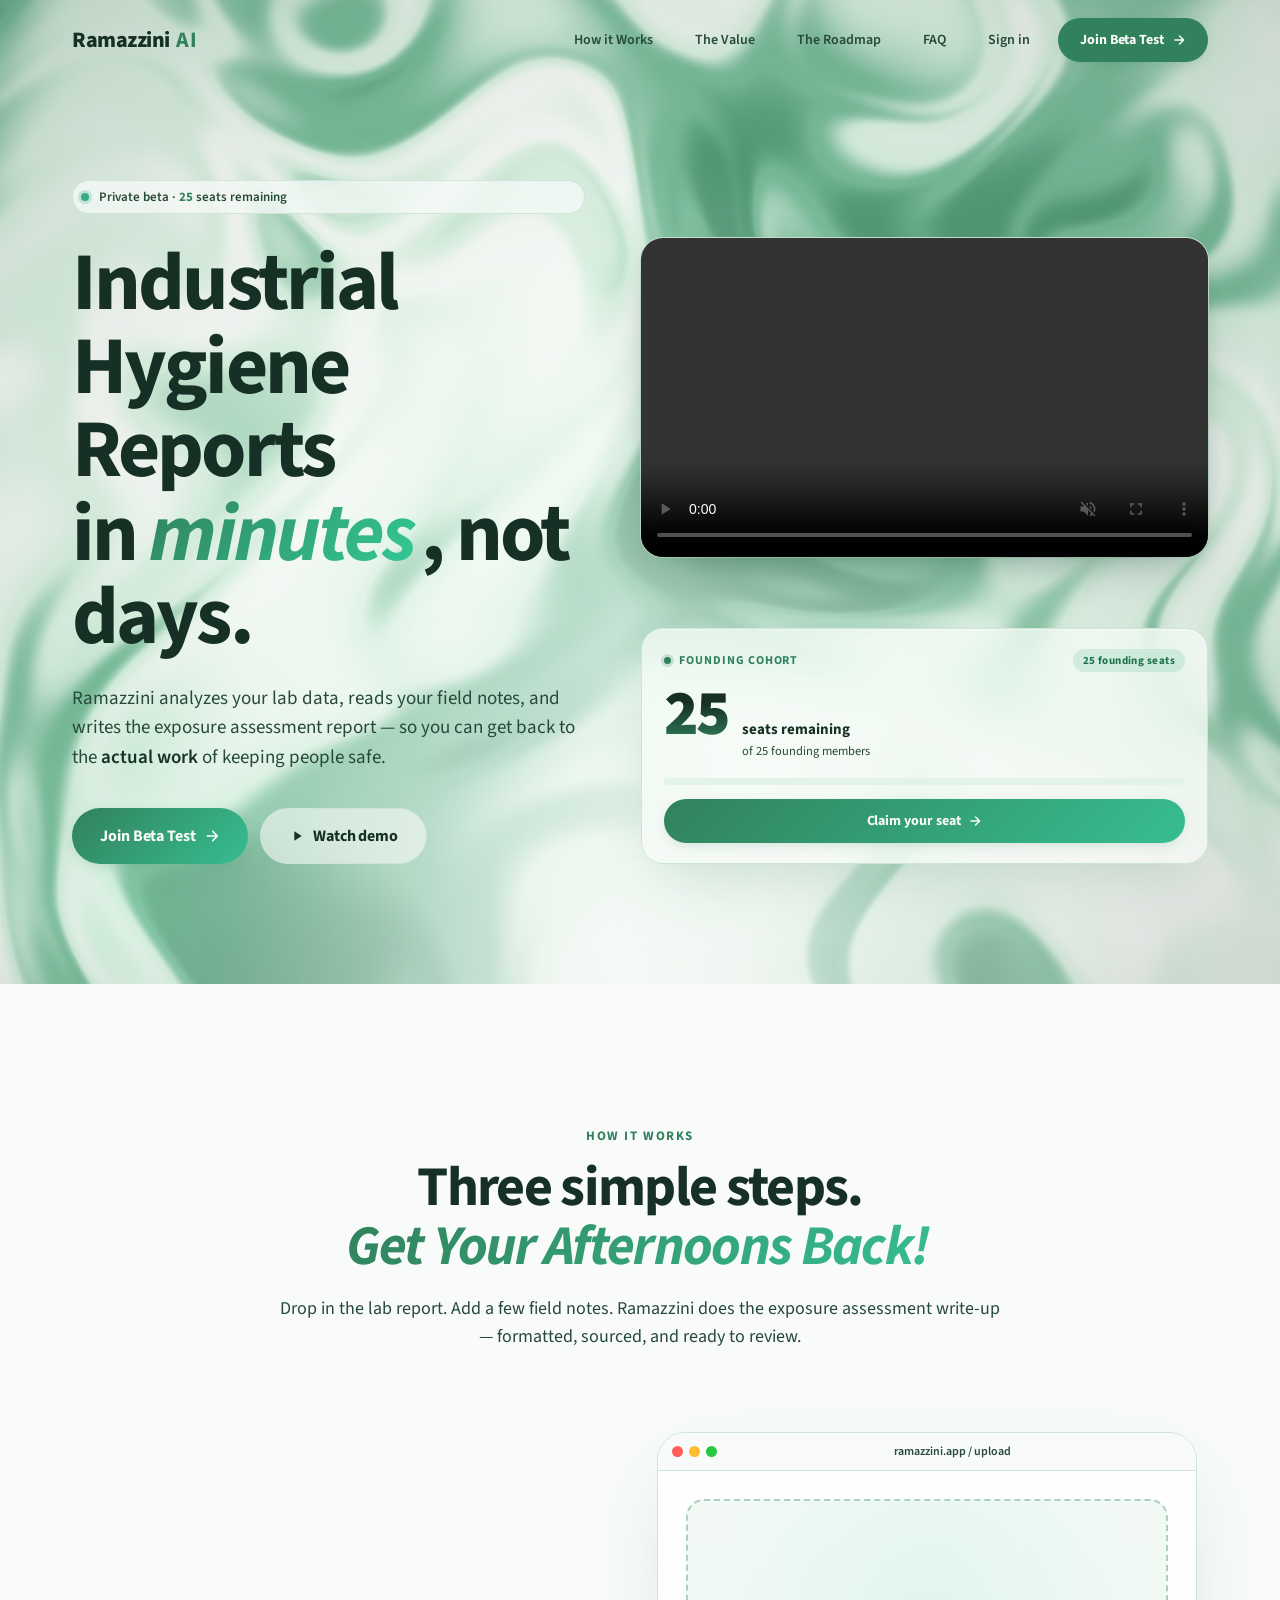
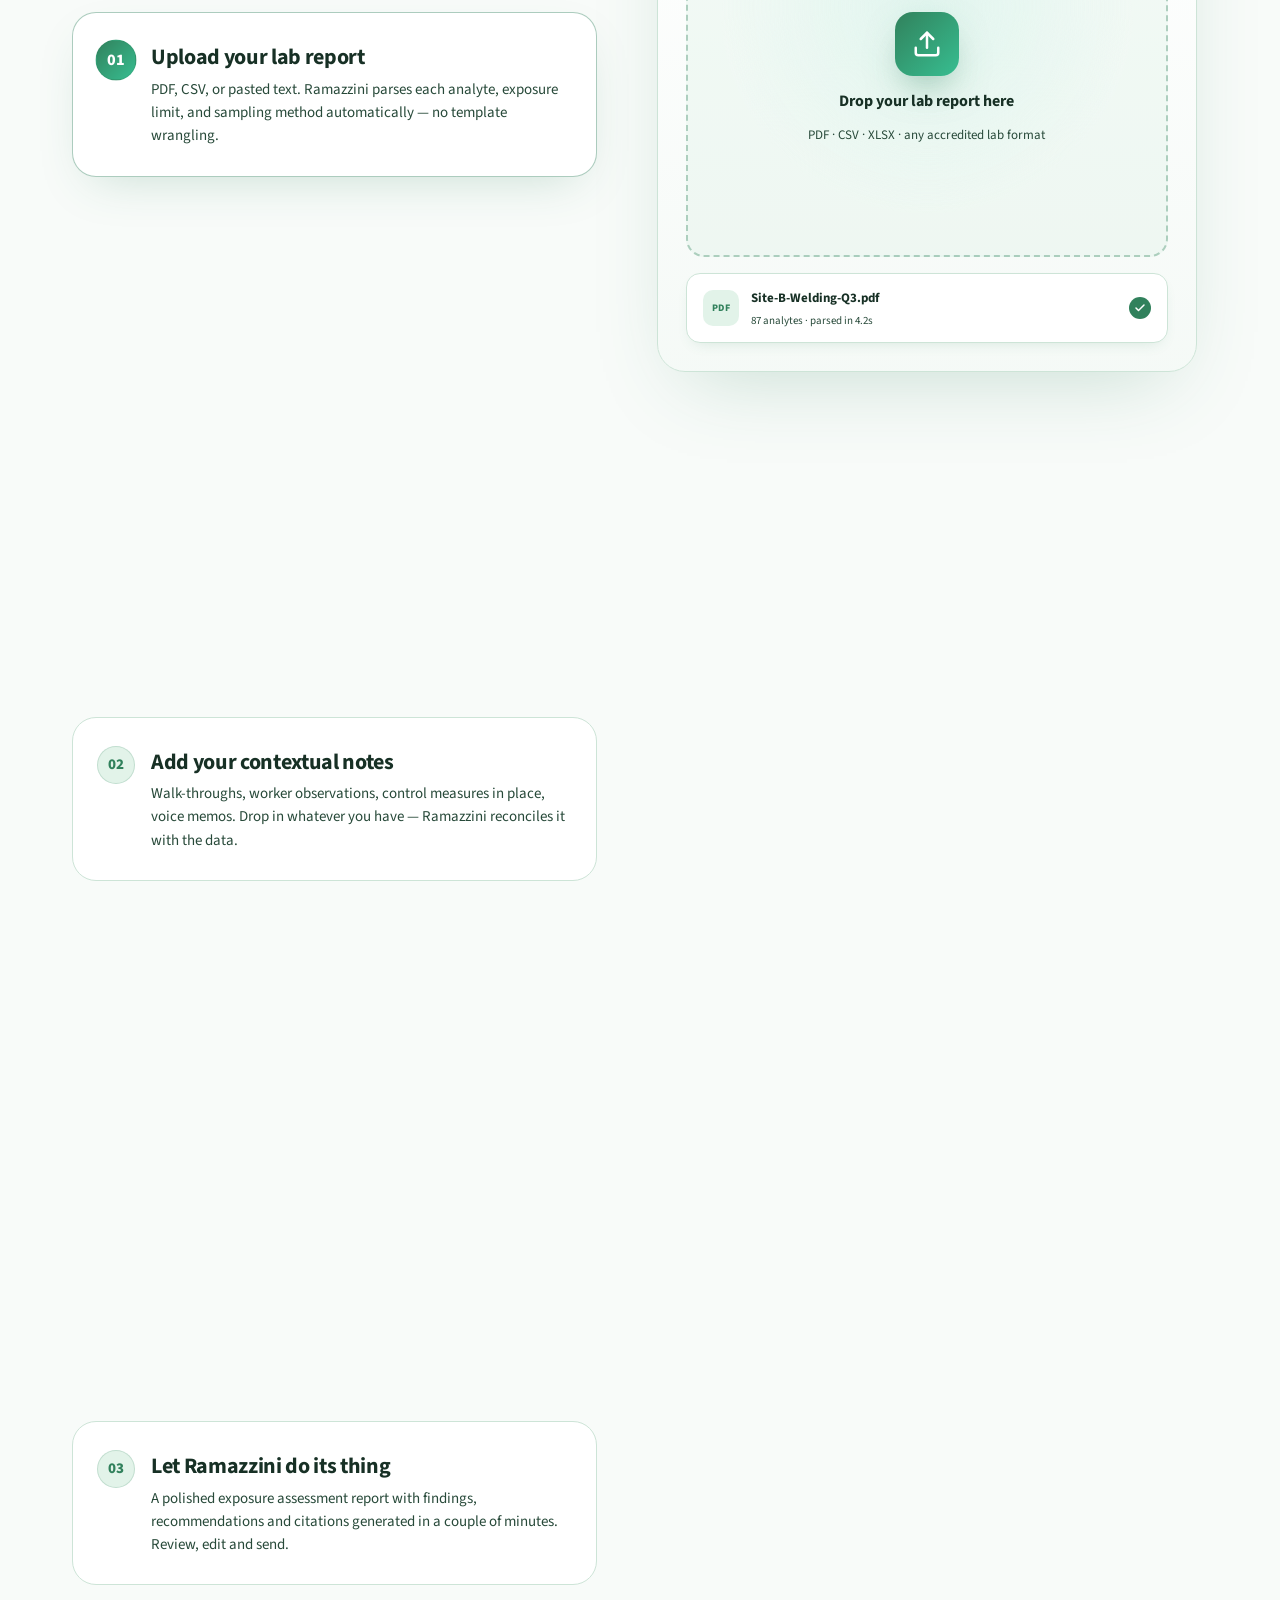
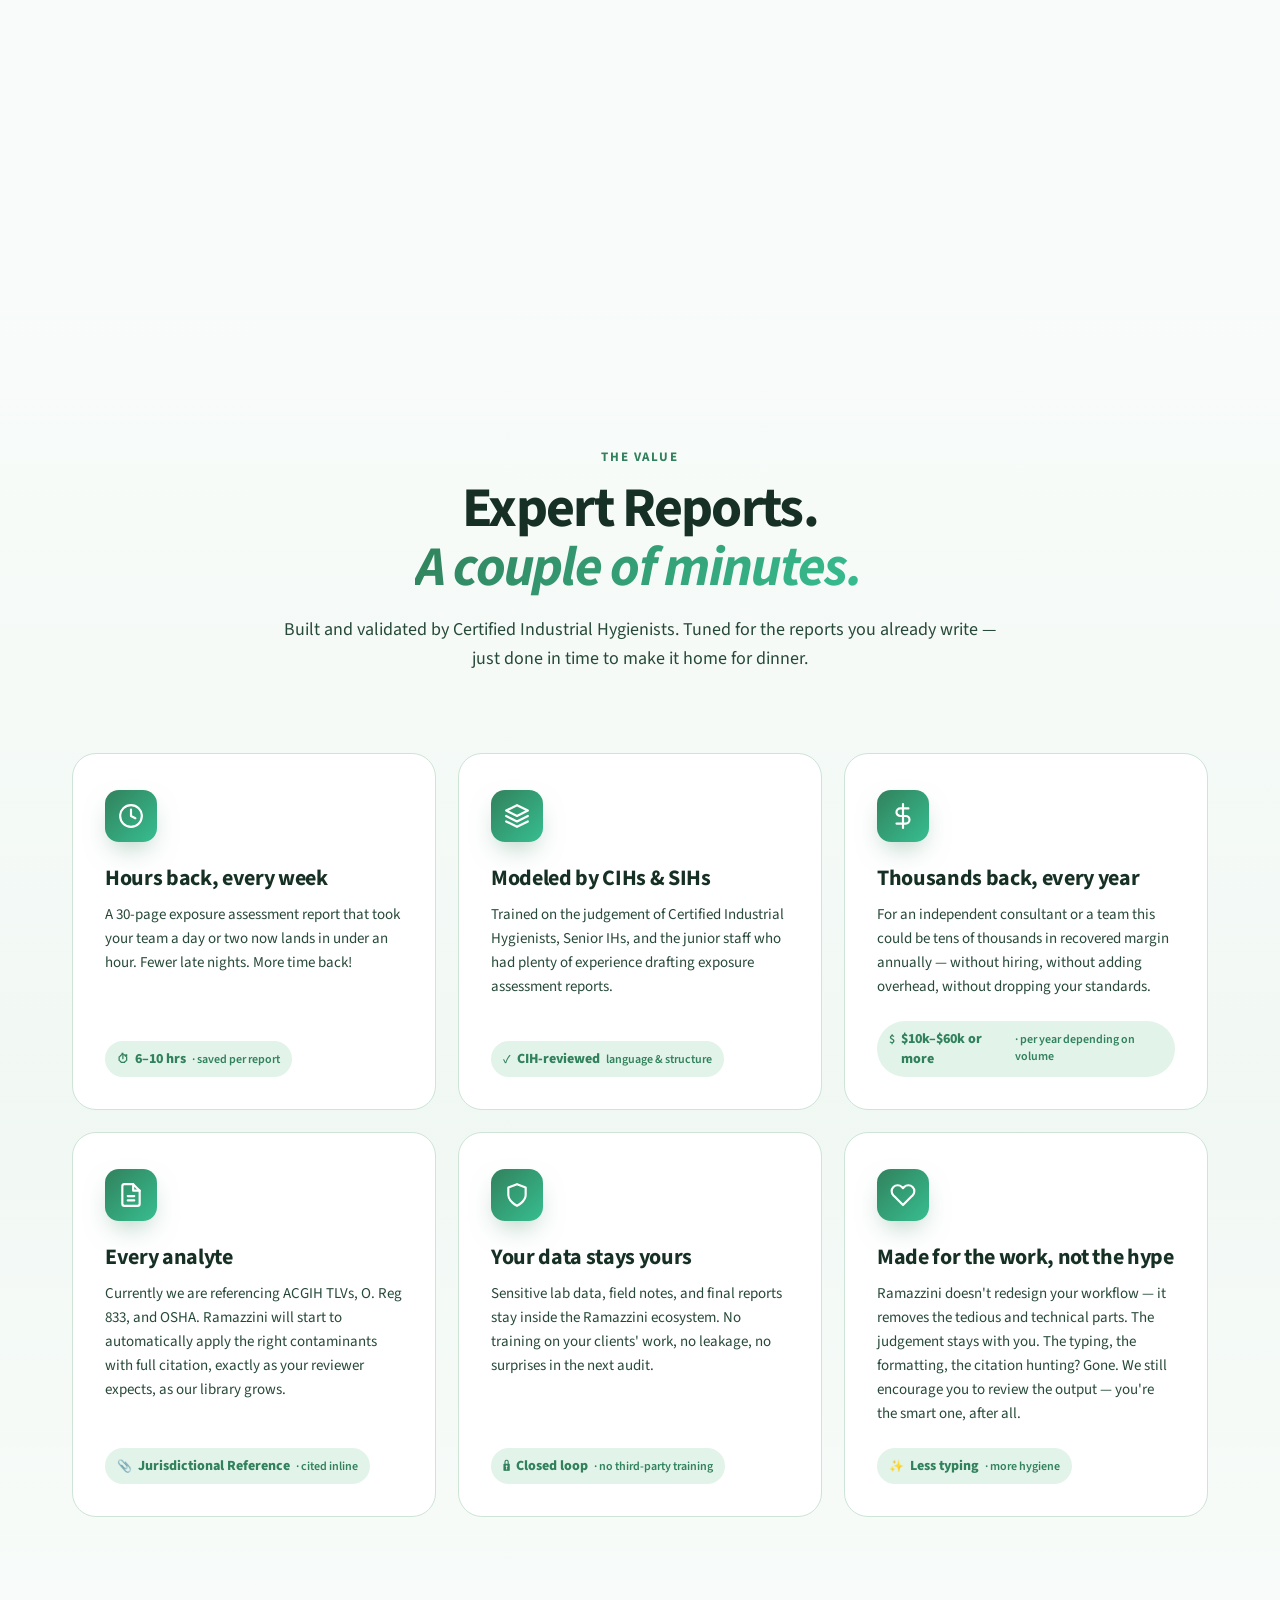
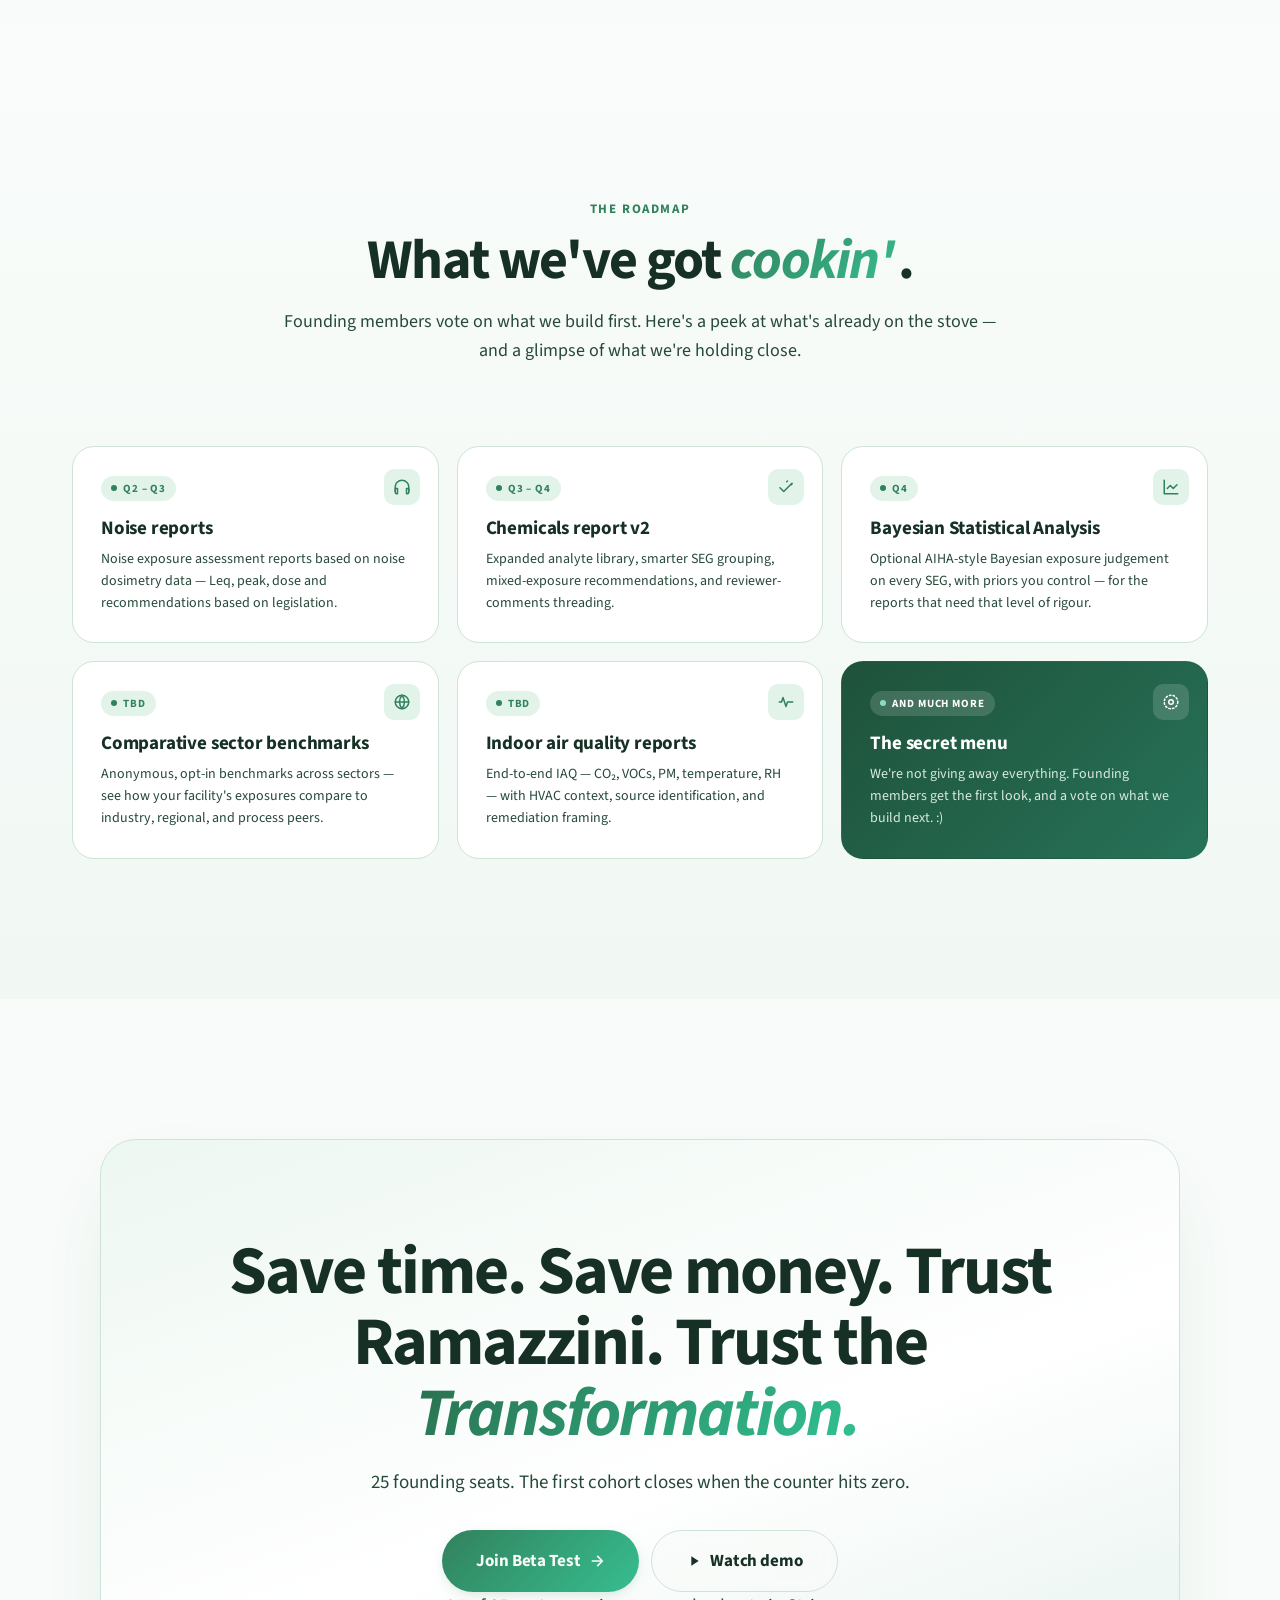
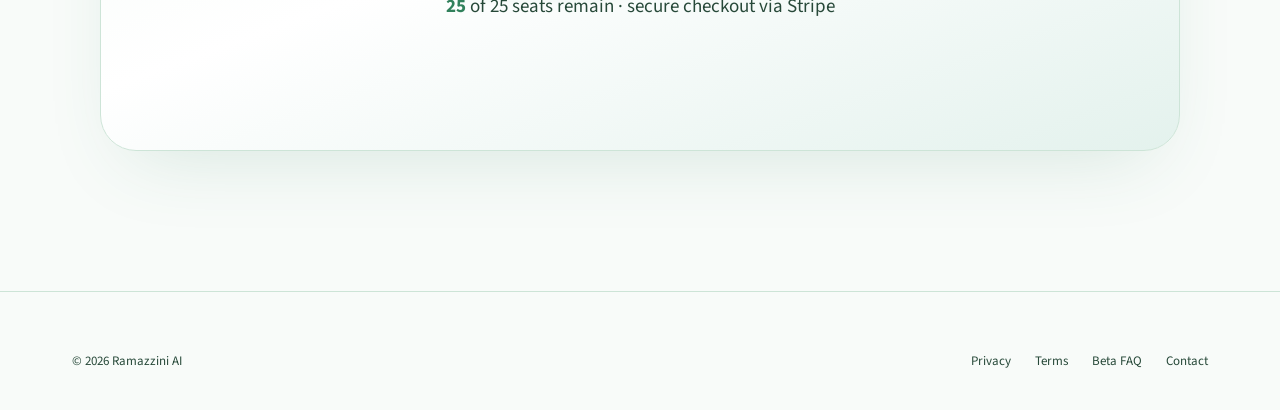
==== commit 7a9c89fd: "Link Join Beta CTA to the Ramazzini app checkout (retire standalone Payment Link) The "Join Beta Tes" ====
--- a/index.html
+++ b/index.html
@@ -380,19 +380,10 @@
             <rect width="24" height="24" rx="5" fill="#635BFF"/>
             <path fill="white" d="M11.6 9.7c0-.7.6-1 1.5-1 1.3 0 3 .4 4.3 1.1V6.3c-1.4-.6-2.9-.8-4.3-.8-3.5 0-5.9 1.8-5.9 4.9 0 4.7 6.5 4 6.5 6 0 .8-.7 1-1.7 1-1.4 0-3.3-.6-4.7-1.4v3.6c1.6.7 3.2 1 4.7 1 3.6 0 6.1-1.8 6.1-4.9.1-5.1-6.5-4.3-6.5-6z"/>
           </svg>
-          Pay $14.99 with Stripe
-        </button>
-        <button class="join-btn join-btn--google" id="joinGoogleBtn" type="button">
-          <svg viewBox="0 0 24 24" width="18" height="18" aria-hidden="true">
-            <path fill="#4285F4" d="M23 12.27c0-.79-.07-1.55-.2-2.27H12v4.3h6.18c-.27 1.43-1.08 2.65-2.3 3.46v2.88h3.72C21.78 18.66 23 15.7 23 12.27z"/>
-            <path fill="#34A853" d="M12 23c3.1 0 5.7-1.03 7.6-2.78l-3.72-2.88c-1.03.7-2.35 1.1-3.88 1.1-2.98 0-5.5-2.01-6.4-4.71H1.76v2.96A11 11 0 0 0 12 23z"/>
-            <path fill="#FBBC04" d="M5.6 13.73a6.6 6.6 0 0 1 0-3.46V7.31H1.76a11 11 0 0 0 0 9.38l3.84-2.96z"/>
-            <path fill="#EA4335" d="M12 5.38c1.69 0 3.2.58 4.39 1.72l3.29-3.29C17.69 1.97 15.1 1 12 1A11 11 0 0 0 1.76 7.31l3.84 2.96C6.5 7.4 9.02 5.38 12 5.38z"/>
-          </svg>
-          Continue with Google
+          Sign in &amp; secure your seat
         </button>
         <p class="join-modal__legal">
-          You'll be redirected to a secure Stripe checkout.
+          You'll be taken to the Ramazzini app to sign in (or create an account), then complete a secure one-time Stripe checkout for $14.99 CAD.
           By continuing you agree to our <a href="privacy.html">privacy policy</a> and <a href="privacy.html#terms">terms</a>.
         </p>
       </div>
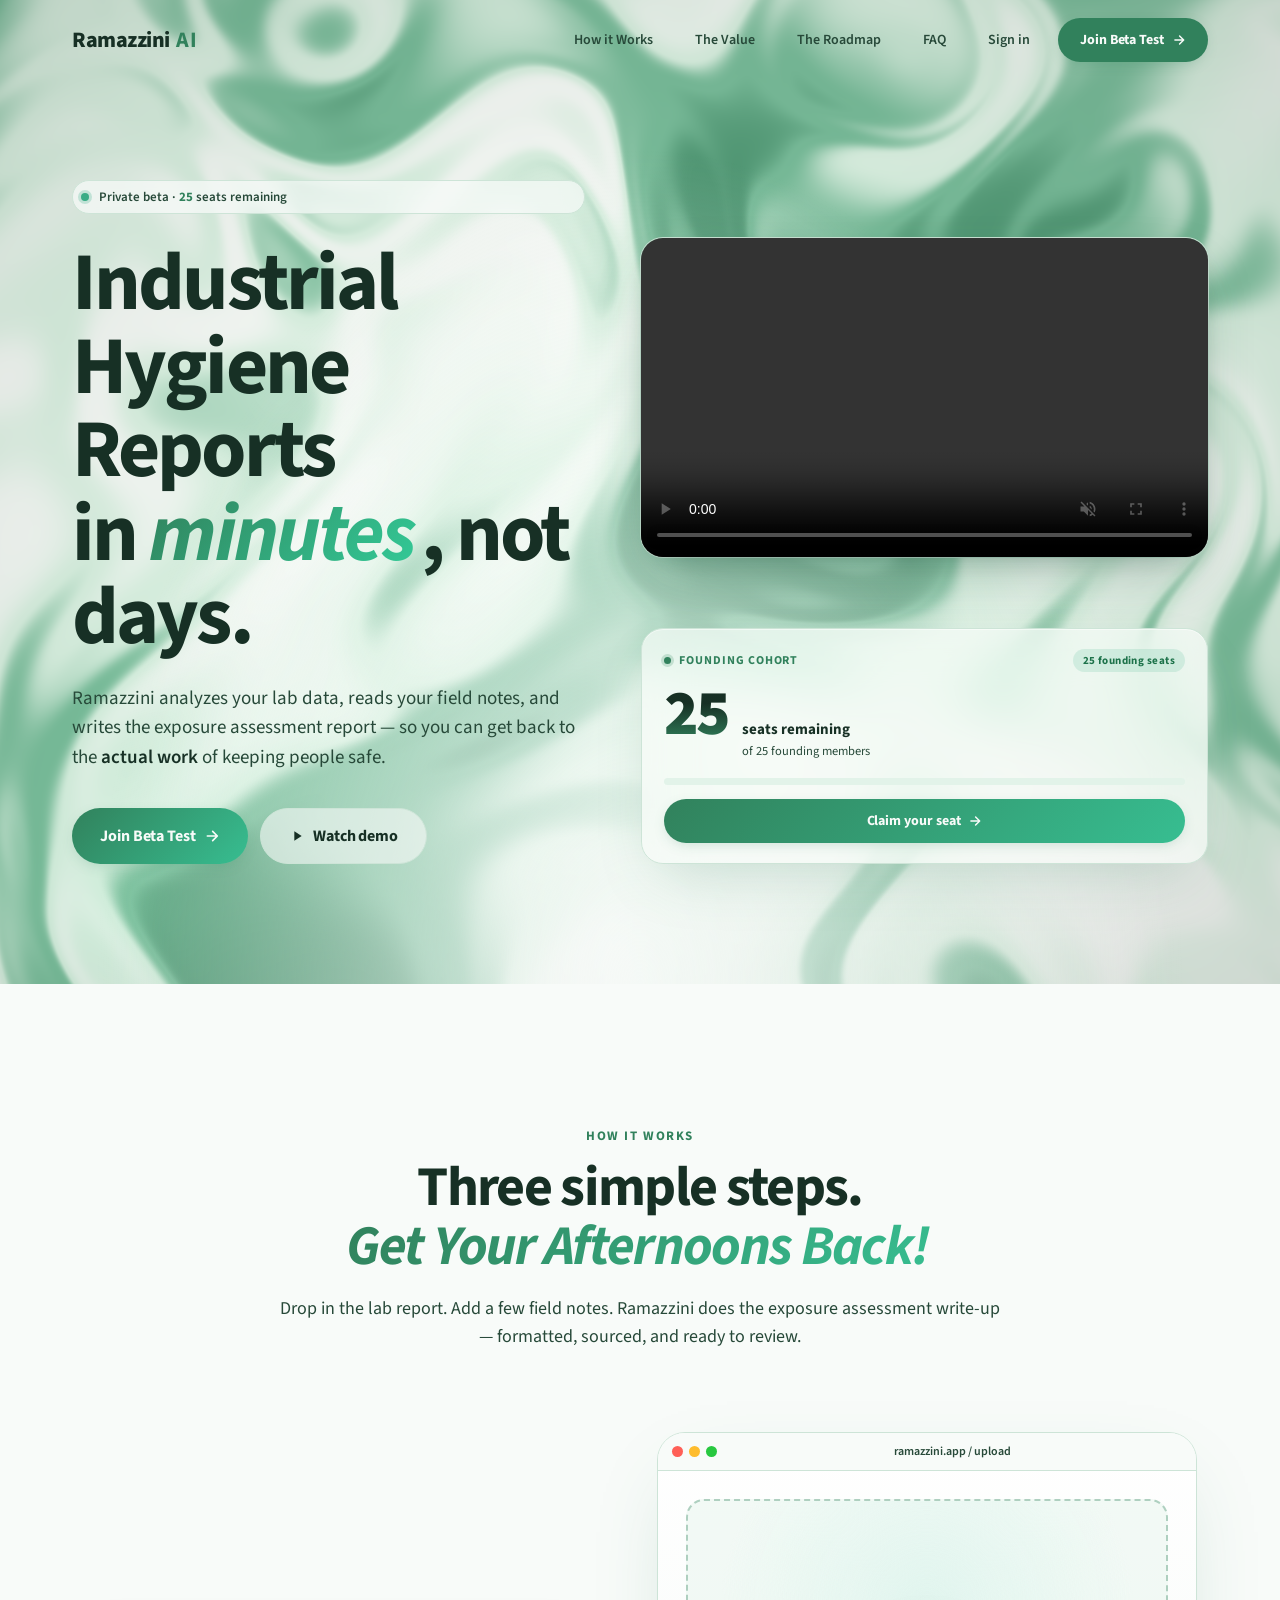
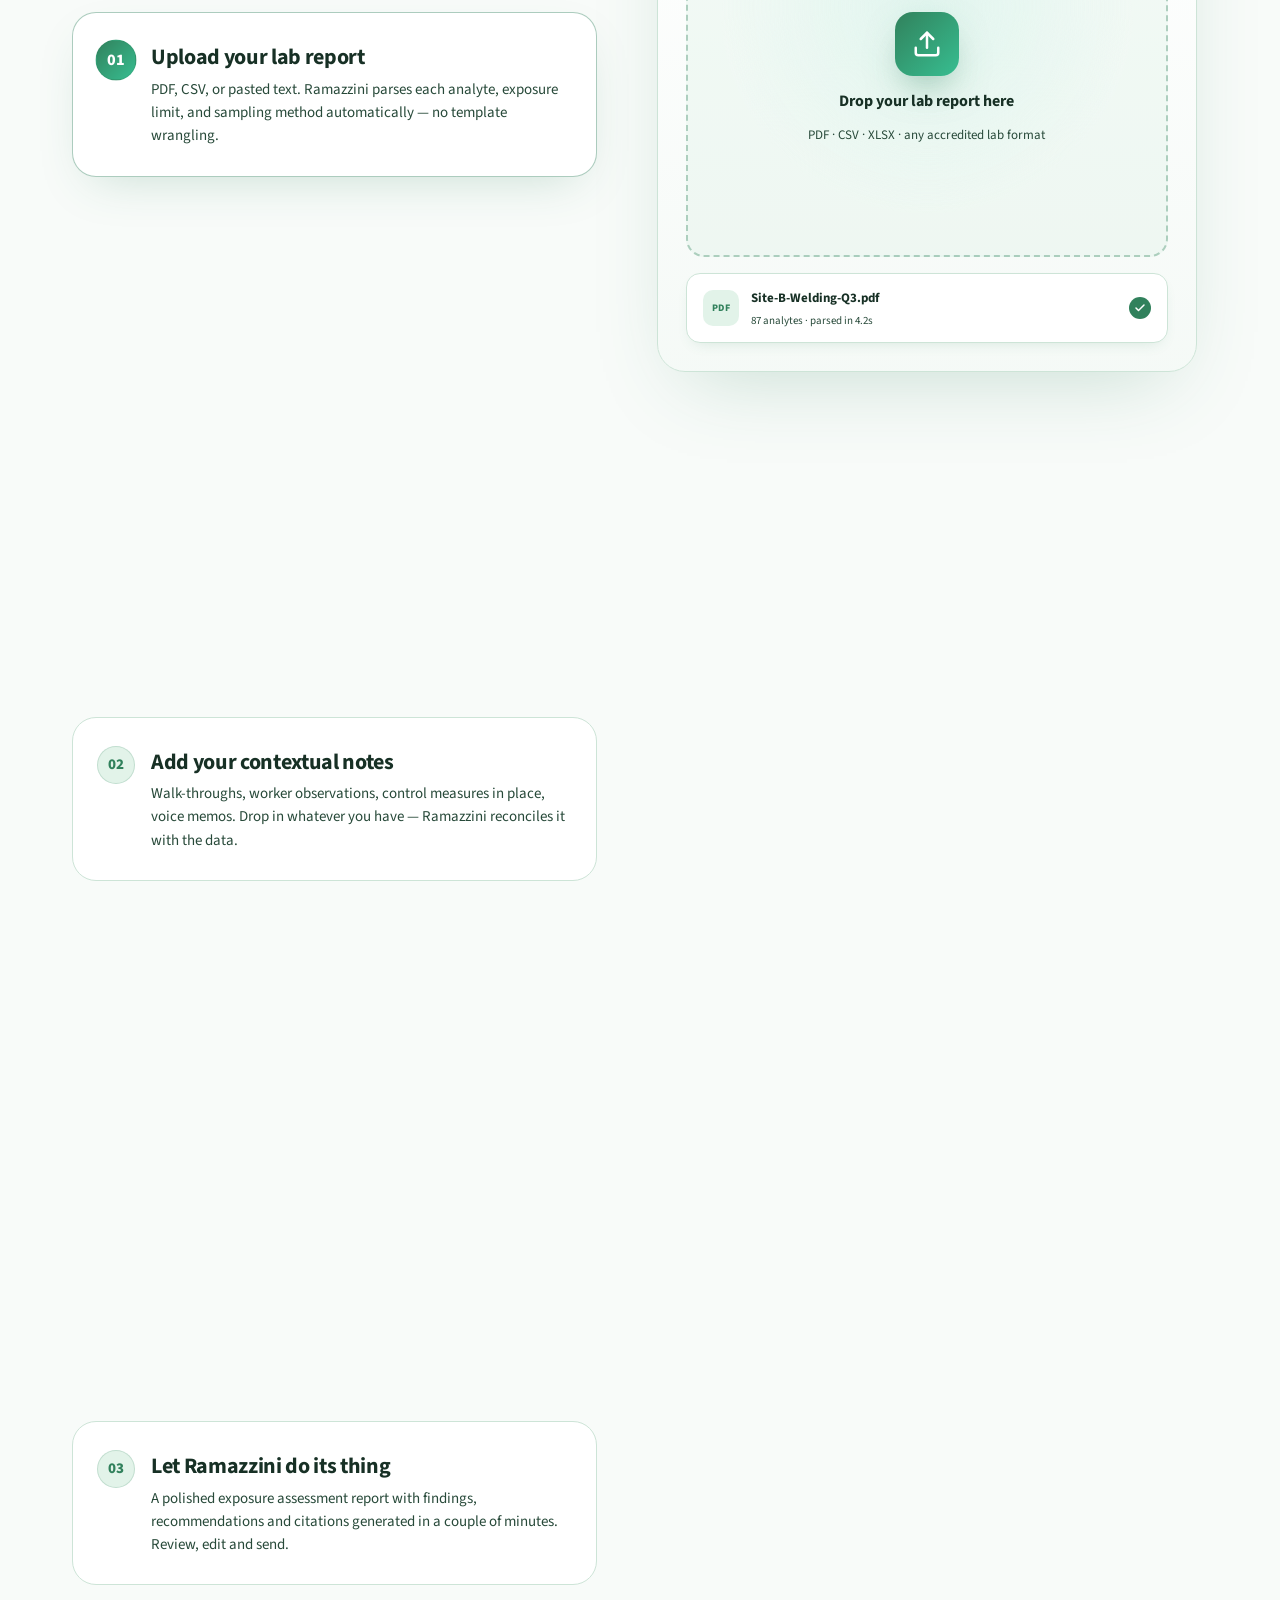
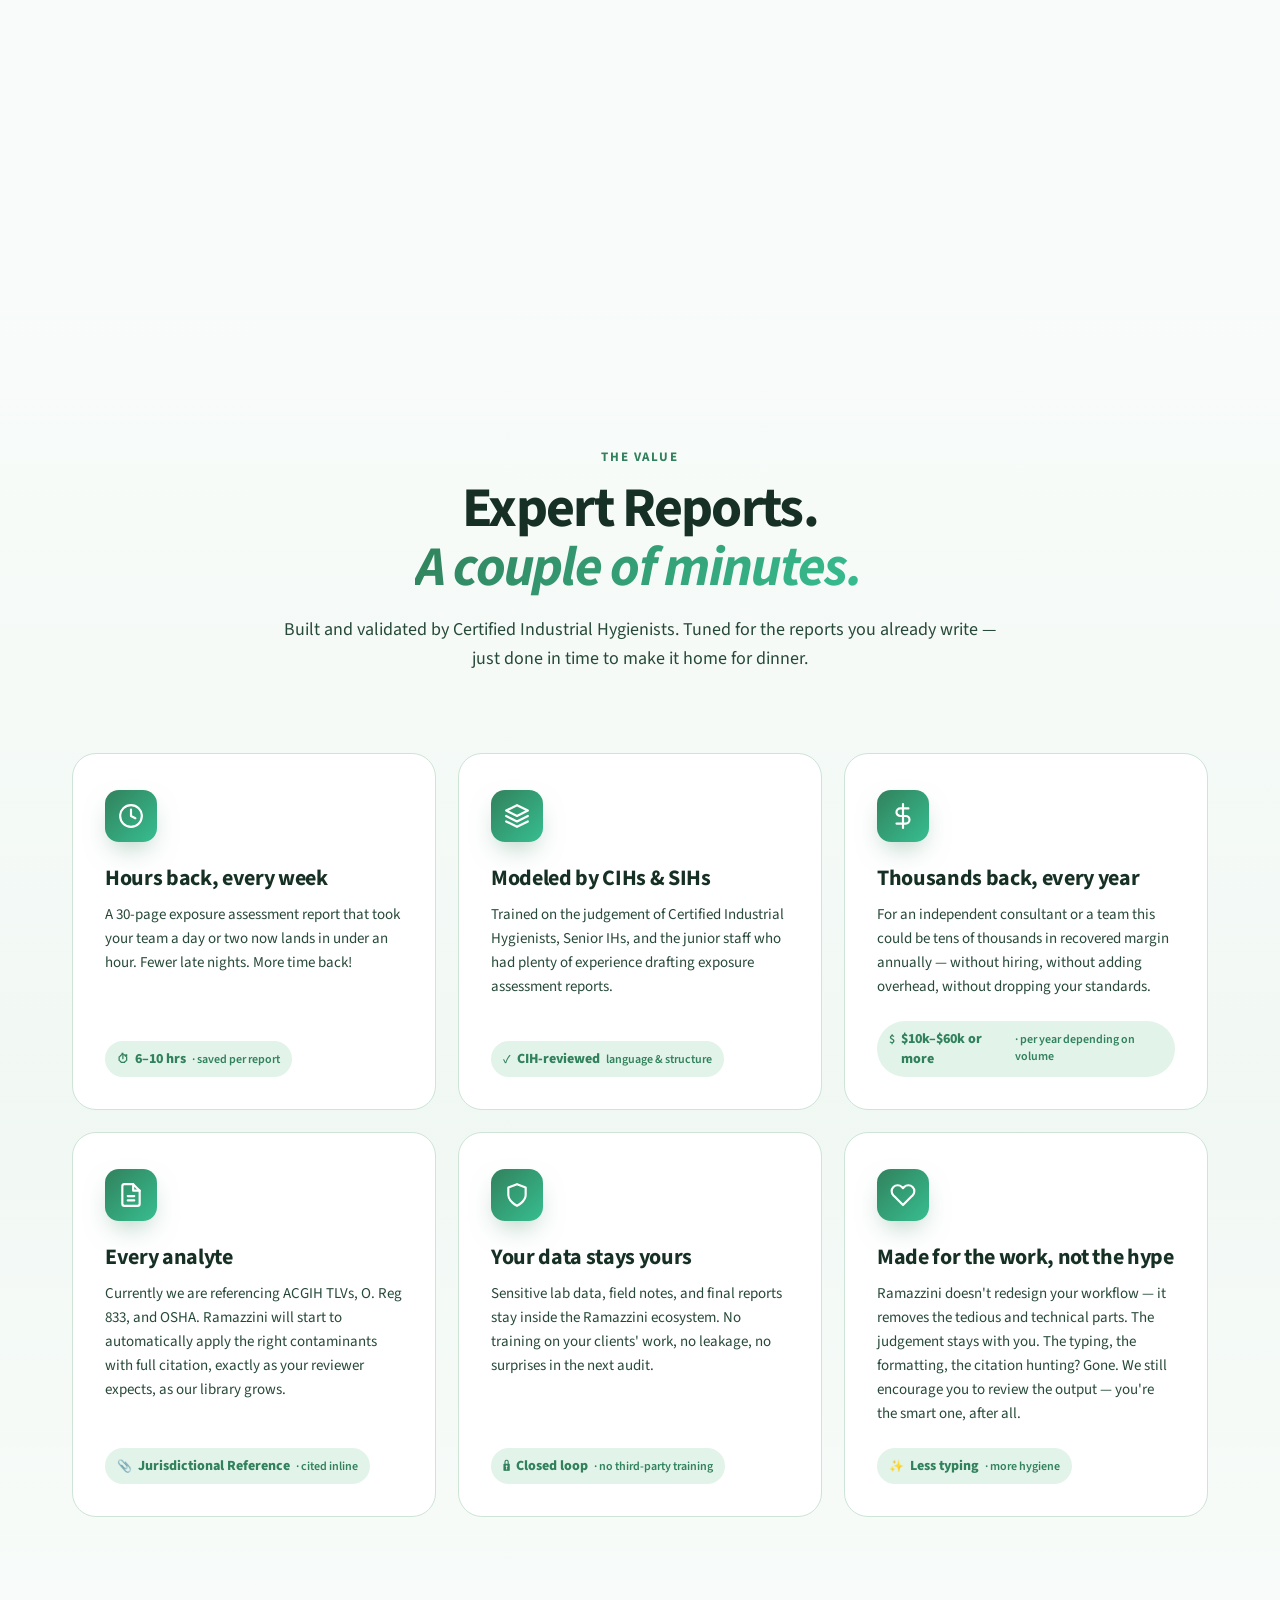
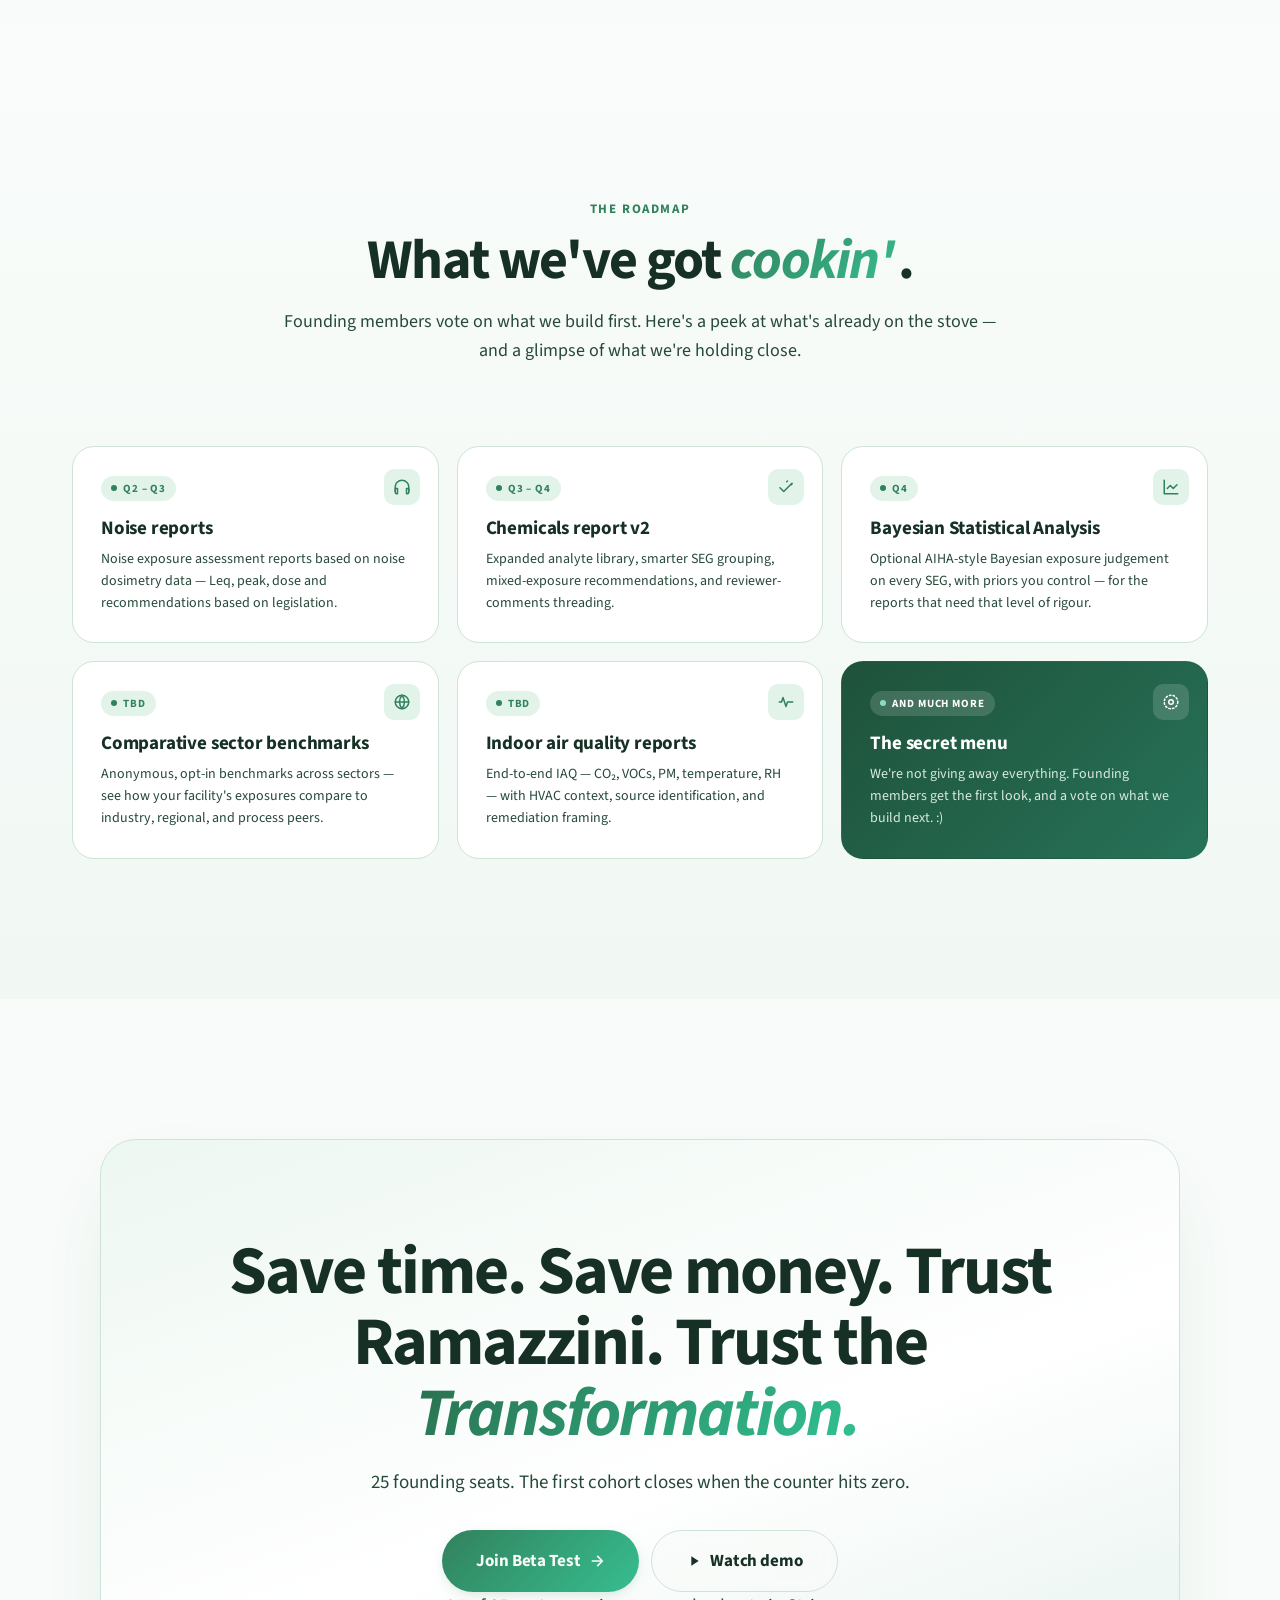
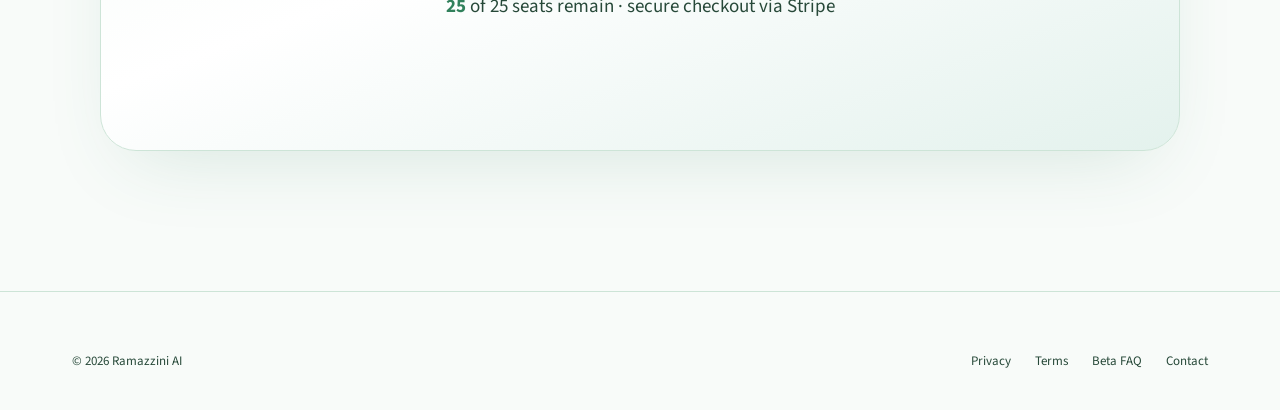
==== commit adbe3622: "Update index.html" ====
--- a/index.html
+++ b/index.html
@@ -5,6 +5,9 @@
   <meta name="viewport" content="width=device-width, initial-scale=1.0" />
   <title>Ramazzini — Industrial hygiene reports, hours instead of days.</title>
   <meta name="description" content="Ramazzini turns lab reports and field notes into consultant-grade industrial hygiene reports. Built by CIHs. Save hours every week." />
+  <link rel="icon" type="image/png" sizes="32x32" href="assets/favicon-32.png" />
+  <link rel="icon" type="image/png" sizes="16x16" href="assets/favicon-16.png" />
+  <link rel="apple-touch-icon" sizes="180x180" href="assets/favicon-180.png" />
   <link rel="stylesheet" href="tokens.css" />
   <link rel="stylesheet" href="fizzy.css" />
   <link rel="stylesheet" href="styles.css" />
@@ -380,10 +383,19 @@
             <rect width="24" height="24" rx="5" fill="#635BFF"/>
             <path fill="white" d="M11.6 9.7c0-.7.6-1 1.5-1 1.3 0 3 .4 4.3 1.1V6.3c-1.4-.6-2.9-.8-4.3-.8-3.5 0-5.9 1.8-5.9 4.9 0 4.7 6.5 4 6.5 6 0 .8-.7 1-1.7 1-1.4 0-3.3-.6-4.7-1.4v3.6c1.6.7 3.2 1 4.7 1 3.6 0 6.1-1.8 6.1-4.9.1-5.1-6.5-4.3-6.5-6z"/>
           </svg>
-          Sign in &amp; secure your seat
+          Pay $14.99 with Stripe
+        </button>
+        <button class="join-btn join-btn--google" id="joinGoogleBtn" type="button">
+          <svg viewBox="0 0 24 24" width="18" height="18" aria-hidden="true">
+            <path fill="#4285F4" d="M23 12.27c0-.79-.07-1.55-.2-2.27H12v4.3h6.18c-.27 1.43-1.08 2.65-2.3 3.46v2.88h3.72C21.78 18.66 23 15.7 23 12.27z"/>
+            <path fill="#34A853" d="M12 23c3.1 0 5.7-1.03 7.6-2.78l-3.72-2.88c-1.03.7-2.35 1.1-3.88 1.1-2.98 0-5.5-2.01-6.4-4.71H1.76v2.96A11 11 0 0 0 12 23z"/>
+            <path fill="#FBBC04" d="M5.6 13.73a6.6 6.6 0 0 1 0-3.46V7.31H1.76a11 11 0 0 0 0 9.38l3.84-2.96z"/>
+            <path fill="#EA4335" d="M12 5.38c1.69 0 3.2.58 4.39 1.72l3.29-3.29C17.69 1.97 15.1 1 12 1A11 11 0 0 0 1.76 7.31l3.84 2.96C6.5 7.4 9.02 5.38 12 5.38z"/>
+          </svg>
+          Continue with Google
         </button>
         <p class="join-modal__legal">
-          You'll be taken to the Ramazzini app to sign in (or create an account), then complete a secure one-time Stripe checkout for $14.99 CAD.
+          You'll be redirected to a secure Stripe checkout.
           By continuing you agree to our <a href="privacy.html">privacy policy</a> and <a href="privacy.html#terms">terms</a>.
         </p>
       </div>
